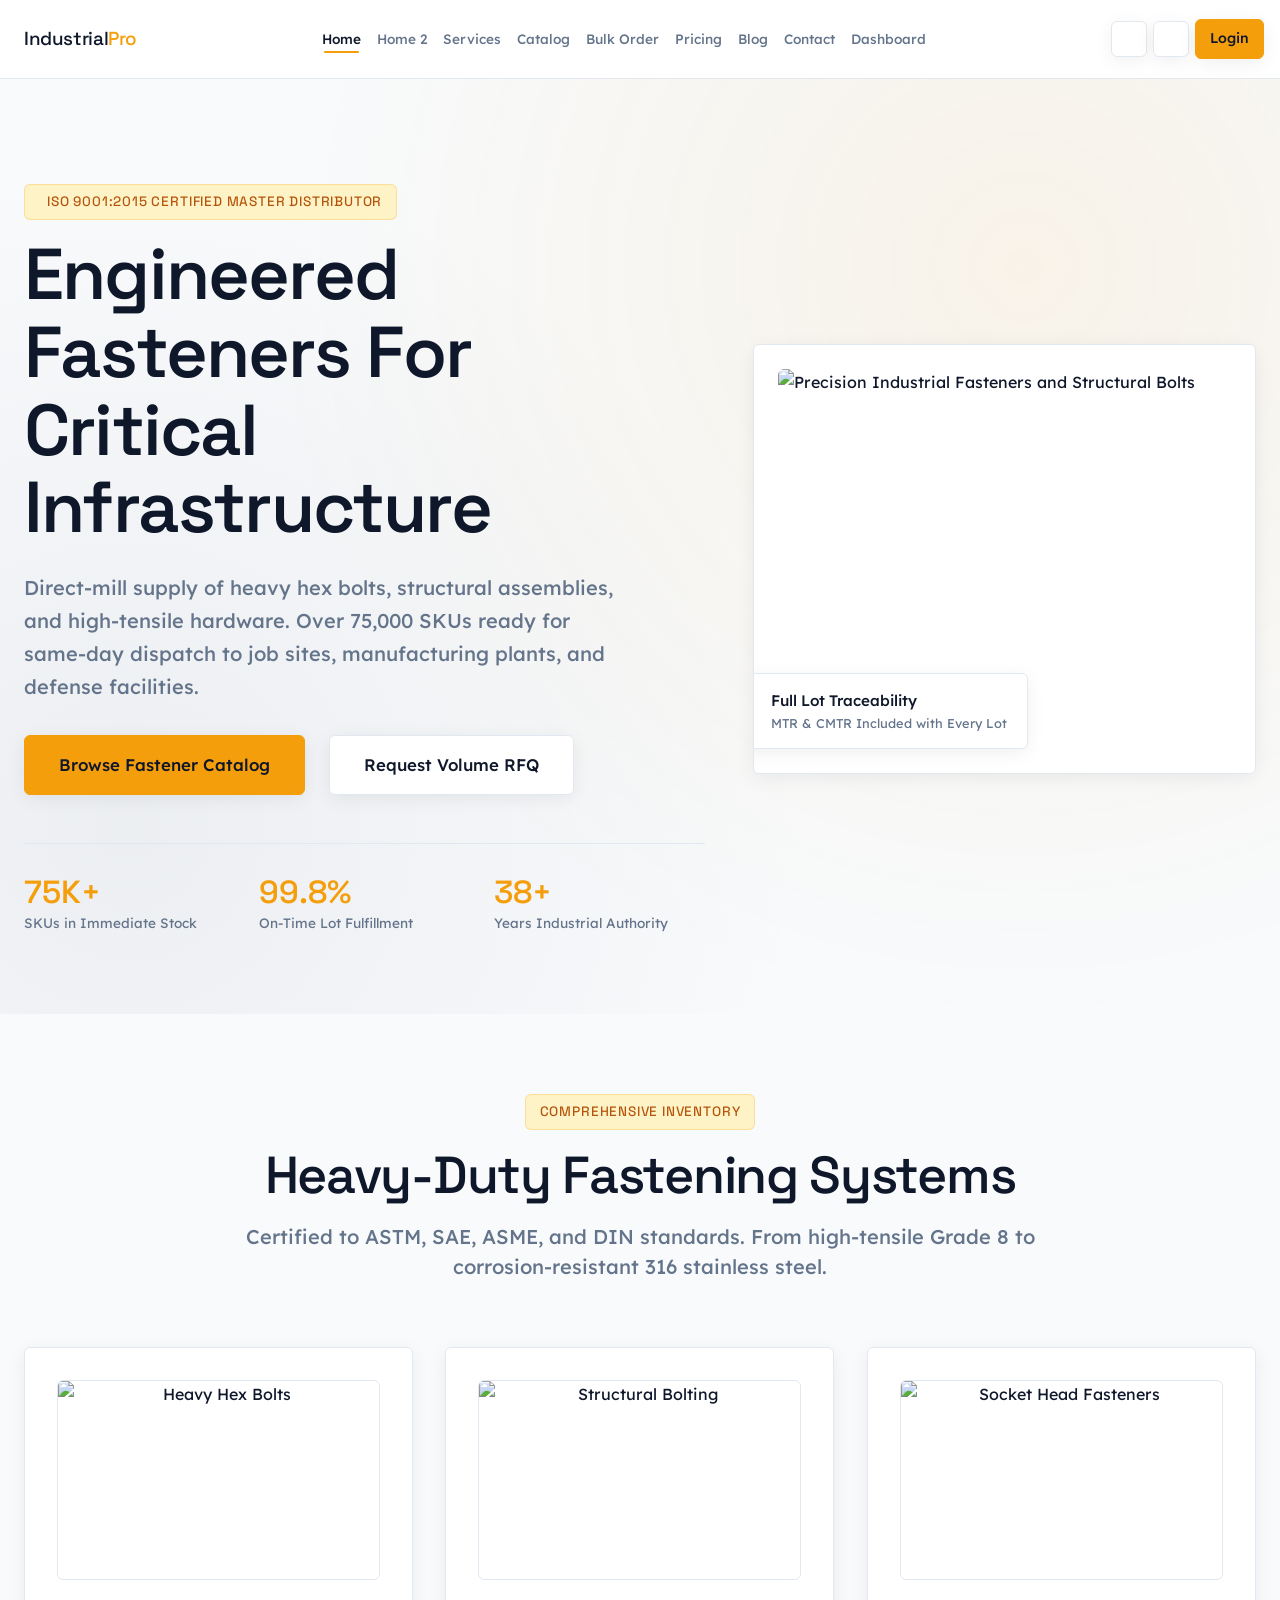
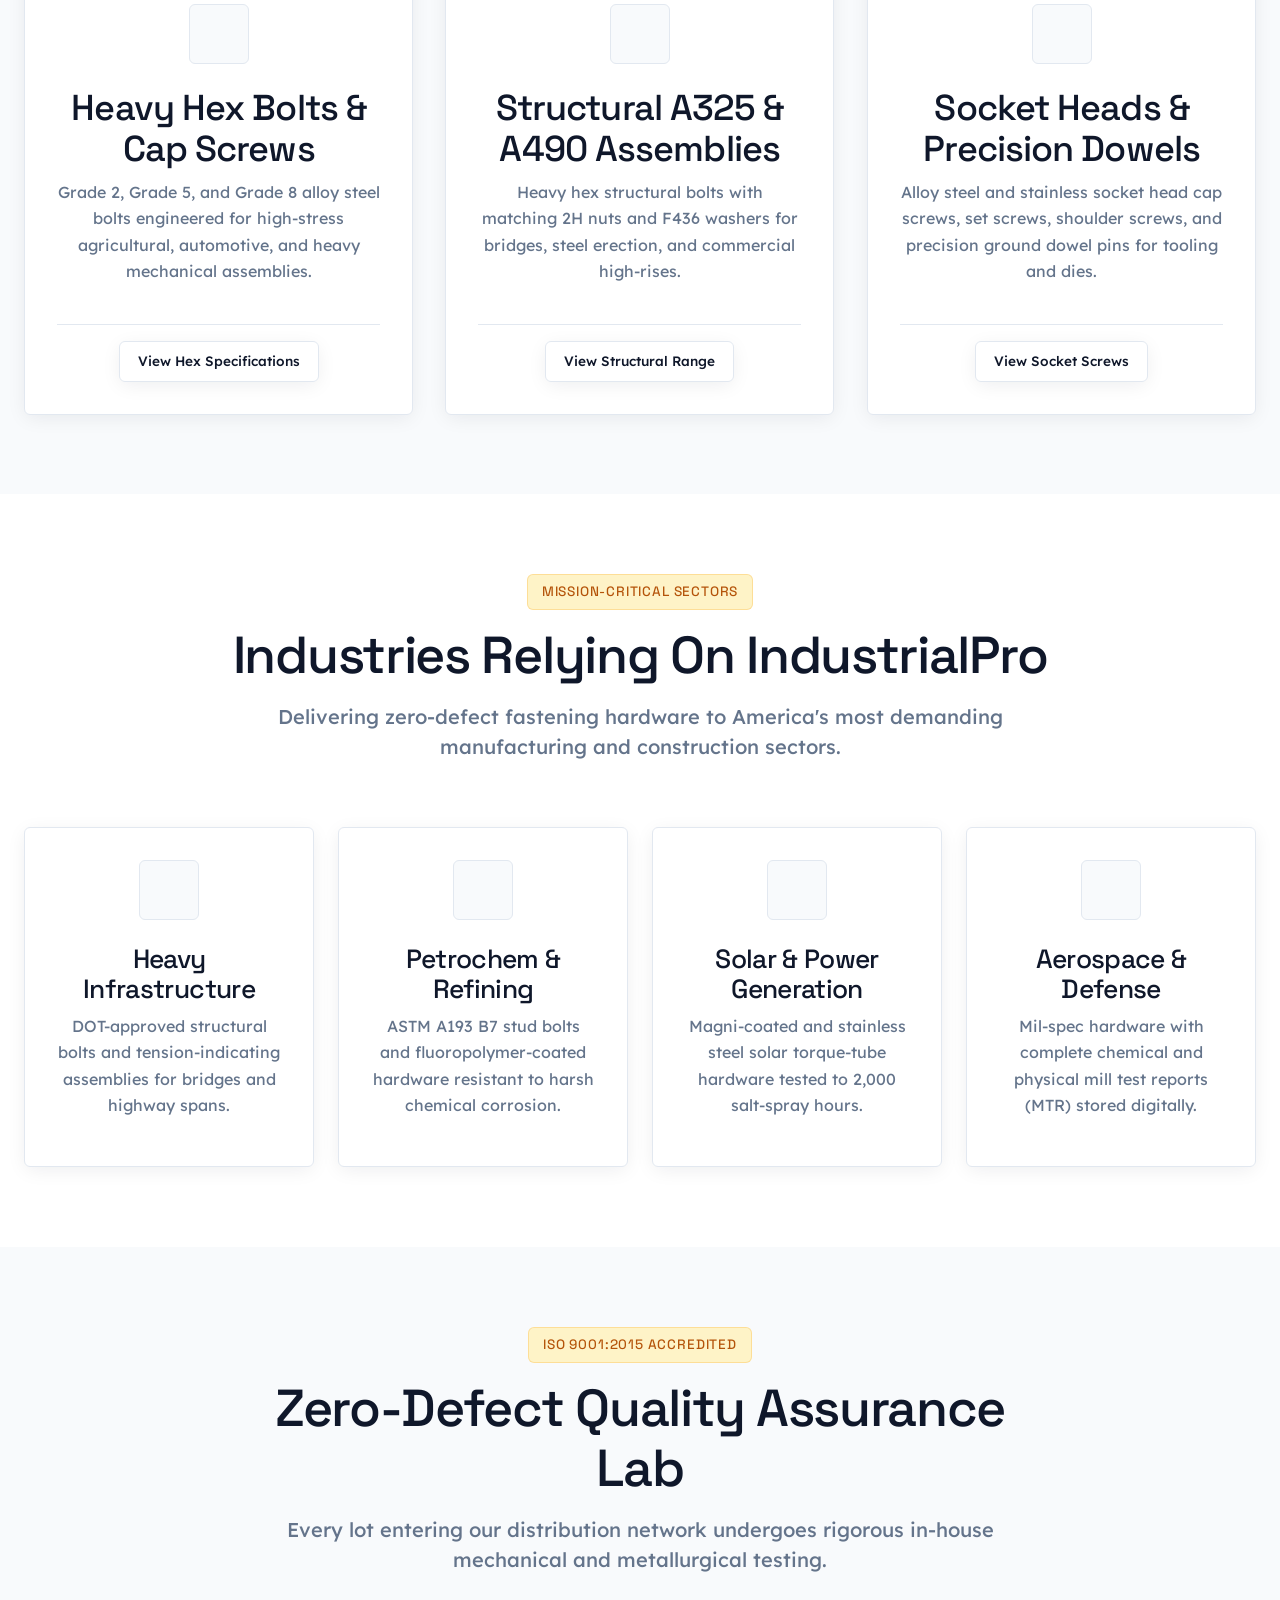
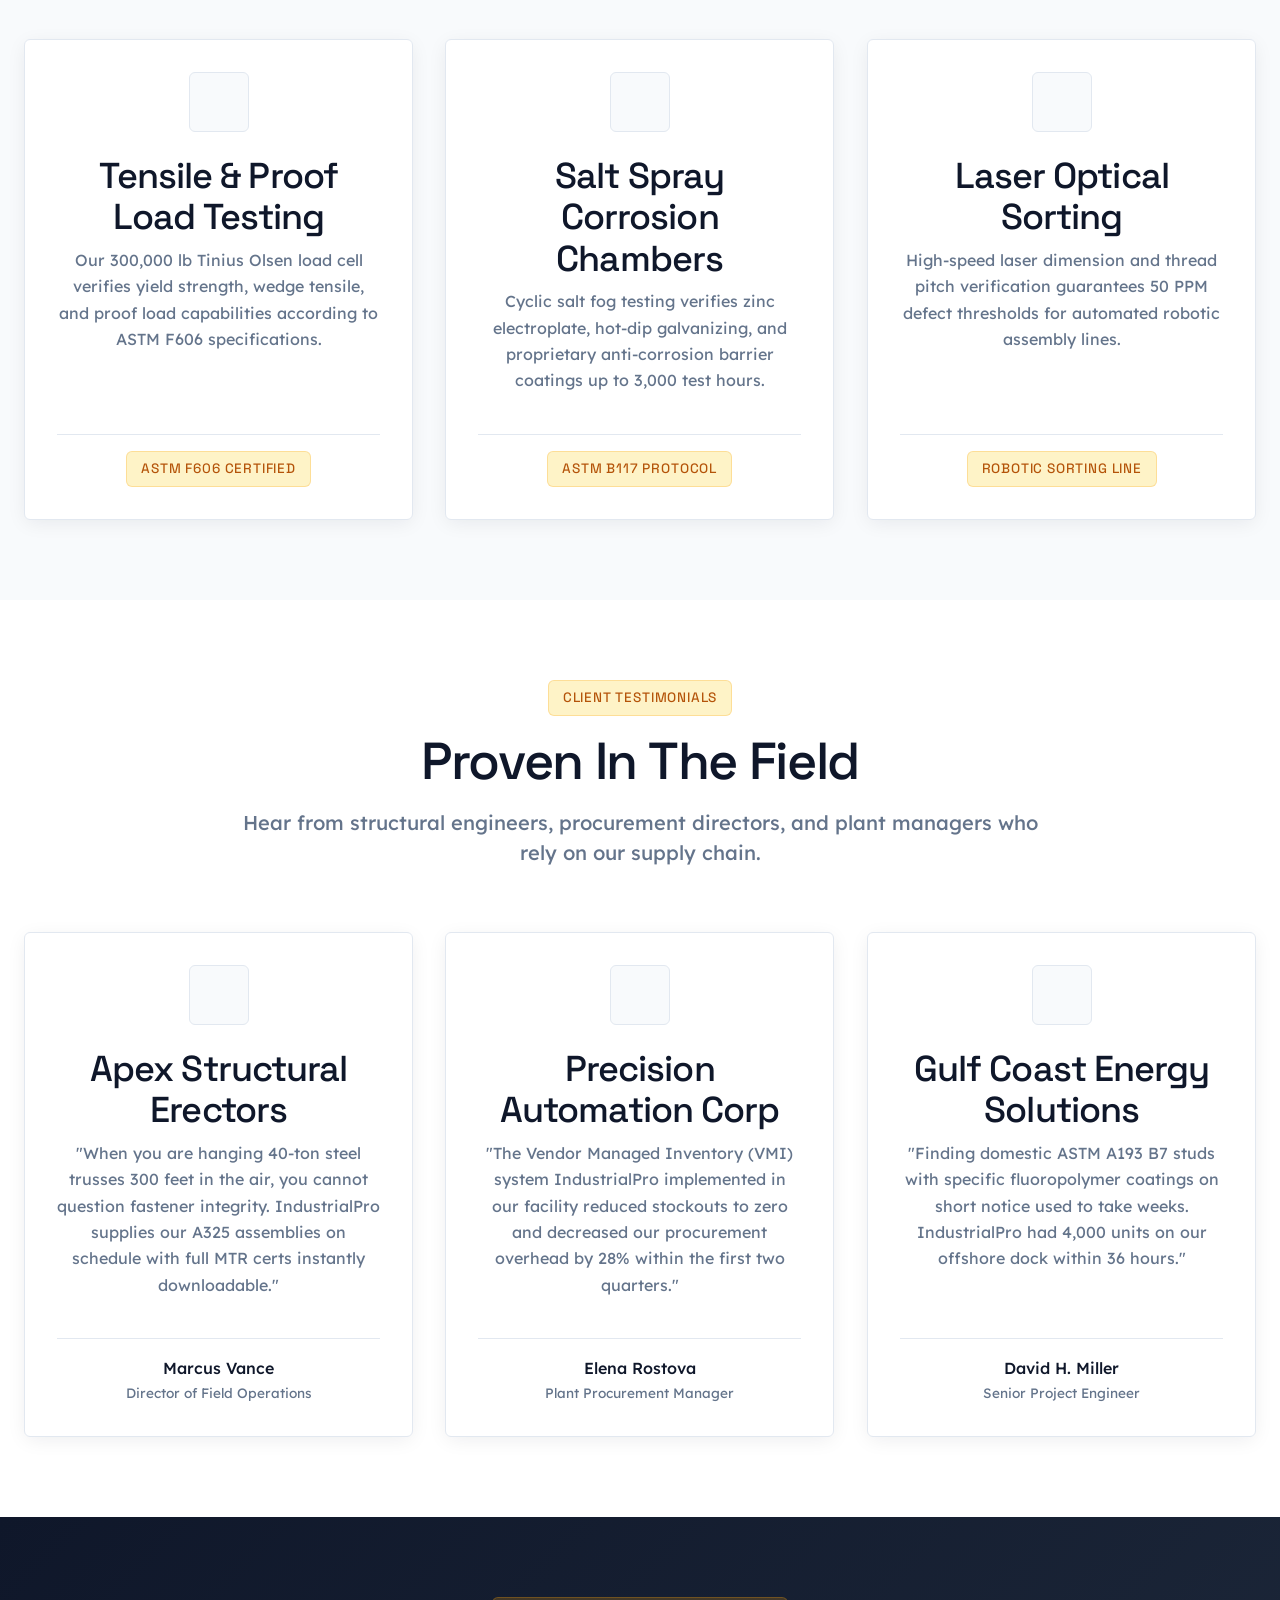
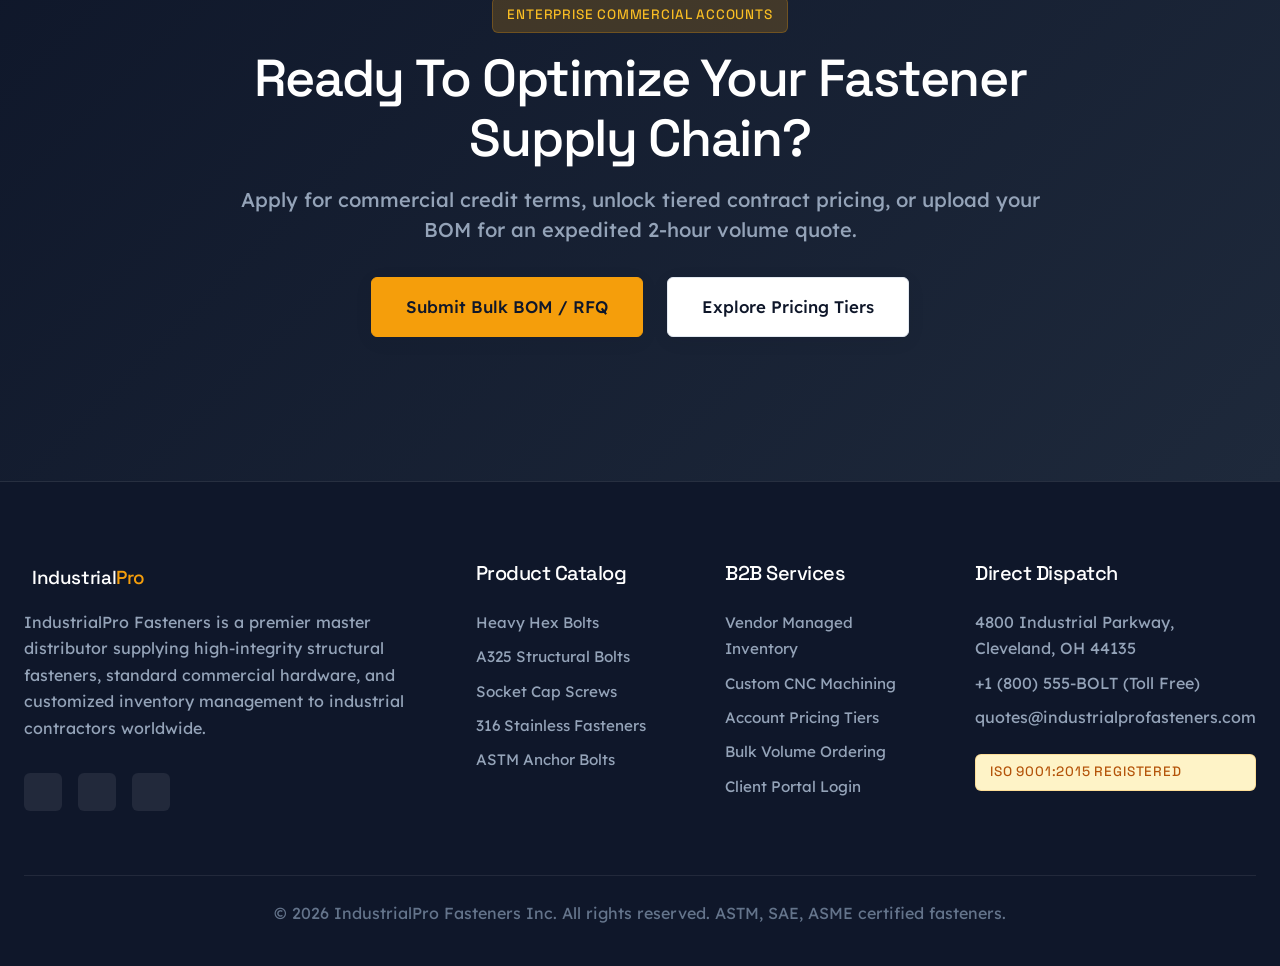
==== index.html @ 2c3b6e9e "Initial commit: IndustrialPro Fasteners - Full website with GSAP animations" ====
﻿<!DOCTYPE html>
<html lang="en">
<head>
  <meta charset="UTF-8">
  <meta name="viewport" content="width=device-width, initial-scale=1.0">
  <title>IndustrialPro Fasteners – Master Fastener & Hardware Supply</title>
  <meta name="description" content="Master distributor of industrial fasteners, structural bolts, stainless hardware, and custom engineered fastening solutions for heavy construction and OEMs.">
  
  <!-- Remix Icons CDN -->
  <link href="https://cdn.jsdelivr.net/npm/remixicon@4.2.0/fonts/remixicon.css" rel="stylesheet">
  
  <!-- Master Stylesheets -->
  <link rel="stylesheet" href="assets/css/style.css">
  <link rel="stylesheet" href="assets/css/rtl.css">
  
  <!-- JSON-LD Structured Data for SEO -->
  <script type="application/ld+json">
  {
    "@context": "https://schema.org",
    "@type": "WholesaleStore",
    "name": "IndustrialPro Fasteners",
    "description": "Master distributor of industrial fasteners, structural bolts, and hardware.",
    "url": "https://industrialprofasteners.com",
    "telephone": "+1-800-555-BOLT",
    "address": {
      "@type": "PostalAddress",
      "streetAddress": "4800 Industrial Parkway",
      "addressLocality": "Cleveland",
      "addressRegion": "OH",
      "postalCode": "44135",
      "addressCountry": "US"
    }
  }
  </script>
  <!-- GSAP 3 + ScrollTrigger CDN -->
  <script src="https://cdn.jsdelivr.net/npm/gsap@3.12.5/dist/gsap.min.js"></script>
  <script src="https://cdn.jsdelivr.net/npm/gsap@3.12.5/dist/ScrollTrigger.min.js"></script>
</head>
<body>

  <!-- Sticky Master Navigation Bar -->
  <header class="site-header">
    <div class="container">
      <nav class="navbar" aria-label="Main Navigation">
        <a href="index.html" class="brand-logo">
          <i class="ri-hexagon-fill"></i>
          <span>Industrial<span class="accent">Pro</span></span>
        </a>

        <!-- Desktop Navigation (> 1024px) -->
        <ul class="nav-links">
          <li><a href="index.html" class="nav-link active">Home</a></li>
          <li><a href="home2.html" class="nav-link">Home 2</a></li>
          <li><a href="services.html" class="nav-link">Services</a></li>
          <li><a href="catalog.html" class="nav-link">Catalog</a></li>
          <li><a href="bulk-ordering.html" class="nav-link">Bulk Order</a></li>
          <li><a href="pricing.html" class="nav-link">Pricing</a></li>
          <li><a href="blog.html" class="nav-link">Blog</a></li>
          <li><a href="contact.html" class="nav-link">Contact</a></li>
          <li><a href="dashboard.html" class="nav-link">Dashboard</a></li>
        </ul>

        <!-- Action Items (RTL + Theme + Login) -->
        <div class="nav-actions">
          <button type="button" class="btn-icon-toggle btn-rtl-toggle" aria-label="Toggle RTL Layout" title="Toggle RTL Layout">
            <i class="ri-arrow-left-right-line"></i>
          </button>
          <button type="button" class="btn-icon-toggle btn-theme-toggle" aria-label="Toggle Dark/Light Mode" title="Toggle Theme">
            <i class="ri-moon-line"></i>
          </button>
          <a href="login.html" class="btn-login-nav">Login</a>
          <button type="button" class="hamburger-btn" aria-label="Open Mobile Menu">
            <i class="ri-menu-line"></i>
          </button>
        </div>
      </nav>
    </div>
  </header>

  <!-- Mobile Hamburger Slide Drawer (≤ 1024px) -->
  <div class="drawer-backdrop" aria-hidden="true"></div>
  <aside class="nav-drawer" aria-label="Mobile Menu">
    <div class="drawer-header">
      <a href="index.html" class="brand-logo">
        <i class="ri-hexagon-fill"></i>
        <span>Industrial<span class="accent">Pro</span></span>
      </a>
      <button type="button" class="drawer-close" aria-label="Close Mobile Menu">
        <i class="ri-close-line"></i>
      </button>
    </div>
    <ul class="drawer-links">
      <li><a href="index.html" class="active"><i class="ri-home-4-line"></i> Home</a></li>
      <li><a href="home2.html"><i class="ri-layout-masonry-line"></i> Home 2</a></li>
      <li><a href="services.html"><i class="ri-tools-line"></i> Services</a></li>
      <li><a href="catalog.html"><i class="ri-archive-stack-line"></i> Catalog</a></li>
      <li><a href="bulk-ordering.html"><i class="ri-shopping-cart-2-line"></i> Bulk Order</a></li>
      <li><a href="pricing.html"><i class="ri-price-tag-3-line"></i> Pricing</a></li>
      <li><a href="blog.html"><i class="ri-article-line"></i> Blog</a></li>
      <li><a href="contact.html"><i class="ri-mail-line"></i> Contact</a></li>
      <li><a href="dashboard.html"><i class="ri-dashboard-3-line"></i> Dashboard</a></li>
    </ul>
    <div class="drawer-footer">
      <div class="drawer-toggles">
        <span style="font-size: var(--size-caption); color: var(--color-text-muted);">Preferences</span>
        <div style="display: flex; gap: var(--space-2);">
          <button type="button" class="btn-icon-toggle btn-rtl-toggle" aria-label="Toggle RTL Layout">
            <i class="ri-arrow-left-right-line"></i>
          </button>
          <button type="button" class="btn-icon-toggle btn-theme-toggle" aria-label="Toggle Theme">
            <i class="ri-moon-line"></i>
          </button>
        </div>
      </div>
      <a href="login.html" class="btn btn-primary" style="width: 100%;">Login</a>
    </div>
  </aside>

  <!-- 1. Hero Section (with Required Industrial Animation & Staggered Reveal) -->
  <main>
    <section class="hero" id="hero">
      <div class="container">
        <div class="hero-grid">
          <div class="hero-content">
            <div class="tag-badge">
              <i class="ri-shield-check-line"></i> ISO 9001:2015 Certified Master Distributor
            </div>
            <h1>Engineered Fasteners For Critical Infrastructure</h1>
            <p>
              Direct-mill supply of heavy hex bolts, structural assemblies, and high-tensile hardware. Over 75,000 SKUs ready for same-day dispatch to job sites, manufacturing plants, and defense facilities.
            </p>
            <div class="hero-actions">
              <a href="catalog.html" class="btn btn-primary btn-lg">Browse Fastener Catalog</a>
              <a href="bulk-ordering.html" class="btn btn-secondary btn-lg">Request Volume RFQ</a>
            </div>
            <div class="hero-metrics">
              <div class="metric-item">
                <span class="metric-number">75K+</span>
                <span class="metric-label">SKUs in Immediate Stock</span>
              </div>
              <div class="metric-item">
                <span class="metric-number">99.8%</span>
                <span class="metric-label">On-Time Lot Fulfillment</span>
              </div>
              <div class="metric-item">
                <span class="metric-number">38+</span>
                <span class="metric-label">Years Industrial Authority</span>
              </div>
            </div>
          </div>
          <div class="hero-visual">
            <div class="hero-card-display">
              <img src="https://images.unsplash.com/photo-1581092160607-ee22621dd758?auto=format&fit=crop&w=800&q=80" alt="Precision Industrial Fasteners and Structural Bolts" loading="eager">
              <div class="hero-floating-badge">
                <i class="ri-award-fill"></i>
                <div>
                  <div style="font-weight: 500; font-size: 0.95rem;">Full Lot Traceability</div>
                  <div style="font-size: 0.8rem; color: var(--color-text-muted);">MTR & CMTR Included with Every Lot</div>
                </div>
              </div>
            </div>
          </div>
        </div>
      </div>
    </section>

    <!-- 2. Product Range by Category (Step 3: Centered Headings & Equal Centered Cards) -->
    <section class="section" id="product-range">
      <div class="container">
        <div class="section-header">
          <span class="tag-badge">Comprehensive Inventory</span>
          <h2>Heavy-Duty Fastening Systems</h2>
          <p class="lead">
            Certified to ASTM, SAE, ASME, and DIN standards. From high-tensile Grade 8 to corrosion-resistant 316 stainless steel.
          </p>
        </div>

        <div class="card-grid">
          <!-- Card 1 -->
          <div class="card">
            <div class="card-img-wrap">
              <img src="https://images.unsplash.com/photo-1504917599217-d4dc5ebe6122?auto=format&fit=crop&w=600&q=80" alt="Heavy Hex Bolts" loading="lazy">
            </div>
            <div class="card-icon"><i class="ri-hexagon-line"></i></div>
            <h3>Heavy Hex Bolts & Cap Screws</h3>
            <p>
              Grade 2, Grade 5, and Grade 8 alloy steel bolts engineered for high-stress agricultural, automotive, and heavy mechanical assemblies.
            </p>
            <div class="card-footer">
              <a href="catalog.html" class="btn btn-sm btn-secondary">View Hex Specifications</a>
            </div>
          </div>

          <!-- Card 2 -->
          <div class="card">
            <div class="card-img-wrap">
              <img src="https://images.unsplash.com/photo-1541888946425-d0fbb186c5f6?auto=format&fit=crop&w=600&q=80" alt="Structural Bolting" loading="lazy">
            </div>
            <div class="card-icon"><i class="ri-building-line"></i></div>
            <h3>Structural A325 & A490 Assemblies</h3>
            <p>
              Heavy hex structural bolts with matching 2H nuts and F436 washers for bridges, steel erection, and commercial high-rises.
            </p>
            <div class="card-footer">
              <a href="catalog.html" class="btn btn-sm btn-secondary">View Structural Range</a>
            </div>
          </div>

          <!-- Card 3 -->
          <div class="card">
            <div class="card-img-wrap">
              <img src="https://images.unsplash.com/photo-1581092335397-9583fe92d232?auto=format&fit=crop&w=600&q=80" alt="Socket Head Fasteners" loading="lazy">
            </div>
            <div class="card-icon"><i class="ri-settings-5-line"></i></div>
            <h3>Socket Heads & Precision Dowels</h3>
            <p>
              Alloy steel and stainless socket head cap screws, set screws, shoulder screws, and precision ground dowel pins for tooling and dies.
            </p>
            <div class="card-footer">
              <a href="catalog.html" class="btn btn-sm btn-secondary">View Socket Screws</a>
            </div>
          </div>
        </div>
      </div>
    </section>

    <!-- 3. Key Industries Served -->
    <section class="section section-alt" id="industries">
      <div class="container">
        <div class="section-header">
          <span class="tag-badge">Mission-Critical Sectors</span>
          <h2>Industries Relying On IndustrialPro</h2>
          <p class="lead">
            Delivering zero-defect fastening hardware to America's most demanding manufacturing and construction sectors.
          </p>
        </div>

        <div class="card-grid-4">
          <div class="card">
            <div class="card-icon"><i class="ri-road-map-line"></i></div>
            <h4>Heavy Infrastructure</h4>
            <p>DOT-approved structural bolts and tension-indicating assemblies for bridges and highway spans.</p>
          </div>
          <div class="card">
            <div class="card-icon"><i class="ri-oil-line"></i></div>
            <h4>Petrochem & Refining</h4>
            <p>ASTM A193 B7 stud bolts and fluoropolymer-coated hardware resistant to harsh chemical corrosion.</p>
          </div>
          <div class="card">
            <div class="card-icon"><i class="ri-flashlight-line"></i></div>
            <h4>Solar & Power Generation</h4>
            <p>Magni-coated and stainless steel solar torque-tube hardware tested to 2,000 salt-spray hours.</p>
          </div>
          <div class="card">
            <div class="card-icon"><i class="ri-plane-line"></i></div>
            <h4>Aerospace & Defense</h4>
            <p>Mil-spec hardware with complete chemical and physical mill test reports (MTR) stored digitally.</p>
          </div>
        </div>
      </div>
    </section>

    <!-- 4. Quality Lab & Verification Standards -->
    <section class="section" id="quality">
      <div class="container">
        <div class="section-header">
          <span class="tag-badge">ISO 9001:2015 Accredited</span>
          <h2>Zero-Defect Quality Assurance Lab</h2>
          <p class="lead">
            Every lot entering our distribution network undergoes rigorous in-house mechanical and metallurgical testing.
          </p>
        </div>

        <div class="card-grid">
          <div class="card">
            <div class="card-icon"><i class="ri-microscope-line"></i></div>
            <h3>Tensile & Proof Load Testing</h3>
            <p>Our 300,000 lb Tinius Olsen load cell verifies yield strength, wedge tensile, and proof load capabilities according to ASTM F606 specifications.</p>
            <div class="card-footer">
              <span class="tag-badge" style="margin: 0;">ASTM F606 Certified</span>
            </div>
          </div>
          <div class="card">
            <div class="card-icon"><i class="ri-water-flash-line"></i></div>
            <h3>Salt Spray Corrosion Chambers</h3>
            <p>Cyclic salt fog testing verifies zinc electroplate, hot-dip galvanizing, and proprietary anti-corrosion barrier coatings up to 3,000 test hours.</p>
            <div class="card-footer">
              <span class="tag-badge" style="margin: 0;">ASTM B117 Protocol</span>
            </div>
          </div>
          <div class="card">
            <div class="card-icon"><i class="ri-scan-2-line"></i></div>
            <h3>Laser Optical Sorting</h3>
            <p>High-speed laser dimension and thread pitch verification guarantees 50 PPM defect thresholds for automated robotic assembly lines.</p>
            <div class="card-footer">
              <span class="tag-badge" style="margin: 0;">Robotic Sorting Line</span>
            </div>
          </div>
        </div>
      </div>
    </section>

    <!-- 5. Testimonials & Case Studies -->
    <section class="section section-alt" id="testimonials">
      <div class="container">
        <div class="section-header">
          <span class="tag-badge">Client Testimonials</span>
          <h2>Proven In The Field</h2>
          <p class="lead">
            Hear from structural engineers, procurement directors, and plant managers who rely on our supply chain.
          </p>
        </div>

        <div class="card-grid">
          <div class="card">
            <div class="card-icon"><i class="ri-double-quotes-l"></i></div>
            <h3>Apex Structural Erectors</h3>
            <p>
              "When you are hanging 40-ton steel trusses 300 feet in the air, you cannot question fastener integrity. IndustrialPro supplies our A325 assemblies on schedule with full MTR certs instantly downloadable."
            </p>
            <div class="card-footer">
              <div>
                <strong>Marcus Vance</strong>
                <div style="font-size: 0.85rem; color: var(--color-text-muted);">Director of Field Operations</div>
              </div>
            </div>
          </div>

          <div class="card">
            <div class="card-icon"><i class="ri-double-quotes-l"></i></div>
            <h3>Precision Automation Corp</h3>
            <p>
              "The Vendor Managed Inventory (VMI) system IndustrialPro implemented in our facility reduced stockouts to zero and decreased our procurement overhead by 28% within the first two quarters."
            </p>
            <div class="card-footer">
              <div>
                <strong>Elena Rostova</strong>
                <div style="font-size: 0.85rem; color: var(--color-text-muted);">Plant Procurement Manager</div>
              </div>
            </div>
          </div>

          <div class="card">
            <div class="card-icon"><i class="ri-double-quotes-l"></i></div>
            <h3>Gulf Coast Energy Solutions</h3>
            <p>
              "Finding domestic ASTM A193 B7 studs with specific fluoropolymer coatings on short notice used to take weeks. IndustrialPro had 4,000 units on our offshore dock within 36 hours."
            </p>
            <div class="card-footer">
              <div>
                <strong>David H. Miller</strong>
                <div style="font-size: 0.85rem; color: var(--color-text-muted);">Senior Project Engineer</div>
              </div>
            </div>
          </div>
        </div>
      </div>
    </section>

    <!-- 6. High-Volume Distributor CTA -->
    <section class="section" style="background: linear-gradient(135deg, var(--color-primary) 0%, #1e293b 100%); color: #F8FAFC;">
      <div class="container">
        <div class="section-header" style="color: #F8FAFC;">
          <span class="tag-badge" style="background: rgba(245, 158, 11, 0.2); color: #FBBF24;">Enterprise Commercial Accounts</span>
          <h2 style="color: #FFFFFF;">Ready To Optimize Your Fastener Supply Chain?</h2>
          <p class="lead" style="color: #94A3B8;">
            Apply for commercial credit terms, unlock tiered contract pricing, or upload your BOM for an expedited 2-hour volume quote.
          </p>
          <div style="display: flex; gap: var(--space-4); justify-content: center; flex-wrap: wrap; margin-block-start: var(--space-5);">
            <a href="bulk-ordering.html" class="btn btn-primary btn-lg">Submit Bulk BOM / RFQ</a>
            <a href="pricing.html" class="btn btn-secondary btn-lg">Explore Pricing Tiers</a>
          </div>
        </div>
      </div>
    </section>
  </main>

  <!-- STEP 10: Master Engineered Footer (Multi-column > 1024px, 2-col 768-1024px, 1-col <768px) -->
  <footer class="site-footer">
    <div class="container">
      <div class="footer-grid">
        <div class="footer-col">
          <a href="index.html" class="brand-logo" style="color: #FFFFFF; margin-block-end: var(--space-3);">
            <i class="ri-hexagon-fill" style="color: var(--color-accent);"></i>
            <span>Industrial<span class="accent">Pro</span></span>
          </a>
          <p>
            IndustrialPro Fasteners is a premier master distributor supplying high-integrity structural fasteners, standard commercial hardware, and customized inventory management to industrial contractors worldwide.
          </p>
          <div class="footer-socials">
            <a href="#" class="social-btn" aria-label="LinkedIn"><i class="ri-linkedin-fill"></i></a>
            <a href="#" class="social-btn" aria-label="YouTube"><i class="ri-youtube-fill"></i></a>
            <a href="#" class="social-btn" aria-label="Twitter"><i class="ri-twitter-x-fill"></i></a>
          </div>
        </div>

        <div class="footer-col">
          <h4>Product Catalog</h4>
          <ul class="footer-links">
            <li><a href="catalog.html">Heavy Hex Bolts</a></li>
            <li><a href="catalog.html">A325 Structural Bolts</a></li>
            <li><a href="catalog.html">Socket Cap Screws</a></li>
            <li><a href="catalog.html">316 Stainless Fasteners</a></li>
            <li><a href="catalog.html">ASTM Anchor Bolts</a></li>
          </ul>
        </div>

        <div class="footer-col">
          <h4>B2B Services</h4>
          <ul class="footer-links">
            <li><a href="services.html">Vendor Managed Inventory</a></li>
            <li><a href="services.html">Custom CNC Machining</a></li>
            <li><a href="pricing.html">Account Pricing Tiers</a></li>
            <li><a href="bulk-ordering.html">Bulk Volume Ordering</a></li>
            <li><a href="dashboard.html">Client Portal Login</a></li>
          </ul>
        </div>

        <div class="footer-col">
          <h4>Direct Dispatch</h4>
          <p style="margin-block-end: var(--space-2);"><i class="ri-map-pin-2-line" style="color: var(--color-accent);"></i> 4800 Industrial Parkway, Cleveland, OH 44135</p>
          <p style="margin-block-end: var(--space-2);"><i class="ri-phone-line" style="color: var(--color-accent);"></i> +1 (800) 555-BOLT (Toll Free)</p>
          <p style="margin-block-end: var(--space-2);"><i class="ri-mail-line" style="color: var(--color-accent);"></i> quotes@industrialprofasteners.com</p>
          <div class="tag-badge" style="margin-block-start: var(--space-3);">ISO 9001:2015 Registered</div>
        </div>
      </div>

      <div class="footer-bottom">
        <p>&copy; 2026 IndustrialPro Fasteners Inc. All rights reserved. ASTM, SAE, ASME certified fasteners.</p>
      </div>
    </div>
  </footer>

  <!-- Master JavaScript Engine -->
  <script src="assets/js/main.js"></script>
  <script src="assets/js/gsap-animations.js"></script>
</body>
</html>
---- assets/css/style.css ----
/* ==========================================================================
   IndustrialPro Fasteners – Master Design System & Core Stylesheet
   Direction: Precision Industrial & Machined Engineering
   ========================================================================== */

@import url('https://fonts.googleapis.com/css2?family=Lexend:wght@300;400;420;460;500;510&family=Space+Grotesk:wght@500;520;540;580&display=swap');

/* --- CSS Variables & Design Tokens --- */
:root {
  /* Colors (Max 3 Core Tokens) */
  --color-primary: #0F172A;      /* Deep Gunmetal Slate */
  --color-secondary: #334155;    /* Forged Carbon Steel */
  --color-accent: #F59E0B;       /* Precision Safety Amber / Cadmium Gold */

  /* Neutral Surface & Background Tokens (Light Theme Default) */
  --color-bg: #F8FAFC;
  --color-surface: #FFFFFF;
  --color-surface-hover: #F1F5F9;
  --color-border: #E2E8F0;
  --color-border-focus: #F59E0B;
  --color-text: #0F172A;
  --color-text-muted: #64748B;
  --color-badge-bg: #FEF3C7;
  --color-badge-text: #B45309;
  --color-success: #10B981;
  --color-error: #EF4444;

  /* Typography Families */
  --font-heading: 'Space Grotesk', -apple-system, BlinkMacSystemFont, sans-serif;
  --font-body: 'Lexend', -apple-system, BlinkMacSystemFont, sans-serif;

  /* Typography Weights (Strict Scale - Headings NEVER exceed 580) */
  --weight-h1: 580;
  --weight-h2: 540;
  --weight-h3: 520;
  --weight-h4: 500;
  --weight-body: 420;
  --weight-lead: 460;
  --weight-btn: 510;
  --weight-label: 470;
  --weight-caption: 400;
  --weight-bold-inline: 500;

  /* Typography Sizes */
  --size-h1: 4.5rem;    /* 72px */
  --size-h2: 3.25rem;   /* 52px */
  --size-h3: 2.25rem;   /* 36px */
  --size-h4: 1.65rem;   /* 26px */
  --size-lead: 1.25rem; /* 20px */
  --size-body: 1rem;    /* 16px */
  --size-btn: 1rem;     /* 16px */
  --size-label: 0.95rem;/* 15px */
  --size-caption: 0.85rem;/* 13.6px */

  /* Spacing Scale (8px base unit) */
  --space-1: 4px;
  --space-2: 8px;
  --space-3: 16px;
  --space-4: 24px;
  --space-5: 32px;
  --space-6: 48px;
  --space-7: 64px;
  --space-8: 80px;
  --space-9: 104px;

  /* Global Uniform Shape & Elevation */
  --radius-global: 6px;
  --shadow-global: 0 4px 20px -2px rgba(15, 23, 42, 0.08);

  /* Transitions */
  --transition-fast: 0.2s cubic-bezier(0.16, 1, 0.3, 1);
  --transition-base: 0.3s cubic-bezier(0.16, 1, 0.3, 1);
  --transition-theme: background-color 0.3s ease, color 0.3s ease, border-color 0.3s ease;
}

/* --- Dark Theme Overrides --- */
[data-theme="dark"] {
  --color-primary: #0F172A;
  --color-secondary: #94A3B8;
  --color-accent: #F59E0B;

  --color-bg: #0B0F17;
  --color-surface: #131B29;
  --color-surface-hover: #1A2438;
  --color-border: #1E293B;
  --color-border-focus: #F59E0B;
  --color-text: #F8FAFC;
  --color-text-muted: #94A3B8;
  --color-badge-bg: rgba(245, 158, 11, 0.15);
  --color-badge-text: #FBBF24;
  --shadow-global: 0 4px 24px -2px rgba(0, 0, 0, 0.55);
}

/* --- Base CSS Resets --- */
*, *::before, *::after {
  box-sizing: border-box;
  margin: 0;
  padding: 0;
}

html {
  font-size: 16px;
  scroll-behavior: smooth;
  text-size-adjust: 100%;
}

body {
  font-family: var(--font-body);
  font-weight: var(--weight-body);
  font-size: var(--size-body);
  line-height: 1.65;
  color: var(--color-text);
  background-color: var(--color-bg);
  transition: var(--transition-theme);
  overflow-x: hidden;
  -webkit-font-smoothing: antialiased;
}

/* --- Typography System Application --- */
h1, h2, h3, h4, h5, h6 {
  font-family: var(--font-heading);
  color: var(--color-text);
  line-height: 1.15;
  letter-spacing: -0.025em;
  margin-block-end: var(--space-3);
}

h1 {
  font-size: var(--size-h1);
  font-weight: var(--weight-h1); /* 580 max weight */
}

h2 {
  font-size: var(--size-h2);
  font-weight: var(--weight-h2); /* 540 */
}

h3 {
  font-size: var(--size-h3);
  font-weight: var(--weight-h3); /* 520 */
}

h4, h5, h6 {
  font-size: var(--size-h4);
  font-weight: var(--weight-h4); /* 500 */
}

p {
  font-weight: var(--weight-body);
  font-size: var(--size-body);
  line-height: 1.65;
  color: var(--color-text-muted);
  margin-block-end: var(--space-3);
}

.lead {
  font-size: var(--size-lead);
  font-weight: var(--weight-lead);
  line-height: 1.5;
  color: var(--color-text-muted);
}

b, strong {
  font-weight: var(--weight-bold-inline);
}

small, .caption {
  font-size: var(--size-caption);
  font-weight: var(--weight-caption);
  color: var(--color-text-muted);
}

a {
  color: inherit;
  text-decoration: none;
  transition: color var(--transition-fast);
}

img {
  max-width: 100%;
  height: auto;
  display: block;
}

/* --- STEP 3: Global Alignment Rules --- */
/* ALL section headings and subtexts MUST be center-aligned */
.section-header {
  text-align: center;
  max-width: 820px;
  margin-inline: auto;
  margin-block-end: var(--space-7);
}

.section-header h2 {
  text-align: center;
}

.section-header p,
.section-header .subtext {
  text-align: center;
  margin-inline: auto;
}

.tag-badge {
  display: inline-flex;
  align-items: center;
  gap: var(--space-2);
  padding: 6px 14px;
  background-color: var(--color-badge-bg);
  color: var(--color-badge-text);
  font-family: var(--font-heading);
  font-size: var(--size-caption);
  font-weight: var(--weight-label);
  letter-spacing: 0.06em;
  text-transform: uppercase;
  border-radius: var(--radius-global);
  margin-block-end: var(--space-3);
  border: 1px solid rgba(245, 158, 11, 0.25);
}

/* --- Buttons System --- */
.btn {
  display: inline-flex;
  align-items: center;
  justify-content: center;
  gap: var(--space-2);
  padding: 12px 26px;
  font-family: var(--font-body);
  font-size: var(--size-btn);
  font-weight: var(--weight-btn);
  border-radius: var(--radius-global);
  border: 1px solid transparent;
  cursor: pointer;
  transition: all var(--transition-base);
  text-align: center;
  white-space: nowrap;
}

.btn-primary {
  background-color: var(--color-accent);
  color: #0F172A;
  border-color: var(--color-accent);
  box-shadow: var(--shadow-global);
}

.btn-primary:hover {
  background-color: #D97706;
  border-color: #D97706;
  color: #FFFFFF;
  transform: translateY(-2px);
}

.btn-secondary {
  background-color: var(--color-surface);
  color: var(--color-text);
  border-color: var(--color-border);
  box-shadow: var(--shadow-global);
}

.btn-secondary:hover {
  background-color: var(--color-surface-hover);
  border-color: var(--color-accent);
  color: var(--color-accent);
  transform: translateY(-2px);
}

.btn-outline {
  background-color: transparent;
  color: var(--color-accent);
  border-color: var(--color-accent);
}

.btn-outline:hover {
  background-color: var(--color-accent);
  color: #0F172A;
}

.btn-sm {
  padding: 8px 18px;
  font-size: var(--size-caption);
}

.btn-lg {
  padding: 15px 34px;
  font-size: 1.05rem;
}

/* --- Layout Containers & Grid --- */
.container {
  width: 100%;
  max-width: 1280px;
  margin-inline: auto;
  padding-inline: var(--space-4);
}

.section {
  padding-block: var(--space-8);
  position: relative;
}

.section-alt {
  background-color: var(--color-surface);
}

/* --- STEP 3: Card Rules --- */
/* Equal height, padding, spacing. Internal: flex-column, align-items: center */
.card-grid {
  display: grid;
  grid-template-columns: repeat(auto-fit, minmax(320px, 1fr));
  gap: var(--space-5);
  align-items: stretch;
}

.card-grid-4 {
  display: grid;
  grid-template-columns: repeat(auto-fit, minmax(260px, 1fr));
  gap: var(--space-4);
  align-items: stretch;
}

.card {
  background-color: var(--color-surface);
  border: 1px solid var(--color-border);
  border-radius: var(--radius-global);
  box-shadow: var(--shadow-global);
  padding: var(--space-5);
  display: flex;
  flex-direction: column;
  align-items: center;
  text-align: center;
  height: 100%;
  transition: all var(--transition-base);
  position: relative;
  overflow: hidden;
}

.card:hover {
  border-color: var(--color-accent);
  transform: translateY(-4px);
}

.card-icon {
  width: 60px;
  height: 60px;
  border-radius: var(--radius-global);
  background-color: var(--color-bg);
  border: 1px solid var(--color-border);
  color: var(--color-accent);
  display: flex;
  align-items: center;
  justify-content: center;
  font-size: 1.8rem;
  margin-block-end: var(--space-4);
  transition: all var(--transition-base);
}

.card:hover .card-icon {
  background-color: var(--color-accent);
  color: #0F172A;
  border-color: var(--color-accent);
}

.card-img-wrap {
  width: 100%;
  height: 200px;
  border-radius: var(--radius-global);
  overflow: hidden;
  margin-block-end: var(--space-4);
  border: 1px solid var(--color-border);
}

.card-img-wrap img {
  width: 100%;
  height: 100%;
  object-fit: cover;
  transition: transform 0.5s ease;
}

.card:hover .card-img-wrap img {
  transform: scale(1.05);
}

.card h3, .card h4 {
  text-align: center;
  margin-block-end: var(--space-2);
}

.card p {
  text-align: center;
  flex-grow: 1;
}

.card-footer {
  margin-block-start: var(--space-4);
  width: 100%;
  display: flex;
  justify-content: center;
  border-block-start: 1px solid var(--color-border);
  padding-block-start: var(--space-3);
}

/* --- STEP 4: Navbar & Menu Structure --- */
.site-header {
  position: sticky;
  top: 0;
  z-index: 1000;
  background-color: rgba(255, 255, 255, 0.88);
  backdrop-filter: blur(12px);
  -webkit-backdrop-filter: blur(12px);
  border-block-end: 1px solid var(--color-border);
  transition: var(--transition-theme);
}

[data-theme="dark"] .site-header {
  background-color: rgba(11, 15, 23, 0.88);
}

.navbar {
  display: flex;
  align-items: center;
  justify-content: space-between;
  height: 78px;
  gap: var(--space-3);
}

.brand-logo {
  display: flex;
  align-items: center;
  gap: var(--space-2);
  font-family: var(--font-heading);
  font-size: 1.35rem;
  font-weight: var(--weight-h3);
  color: var(--color-text);
  letter-spacing: -0.02em;
  white-space: nowrap;
  flex-shrink: 0;
}

.brand-logo i {
  color: var(--color-accent);
  font-size: 1.7rem;
}

.brand-logo span.accent {
  color: var(--color-accent);
}

/* Desktop Navigation (> 1024px) */
.nav-links {
  display: flex;
  align-items: center;
  justify-content: center;
  gap: clamp(6px, 1.1vw, 16px);
  list-style: none;
  margin: 0;
  padding: 0;
  flex-wrap: nowrap;
}

.nav-links li {
  display: flex;
  align-items: center;
}

.nav-link {
  font-family: var(--font-body);
  font-size: var(--size-label);
  font-weight: var(--weight-label);
  color: var(--color-text-muted);
  padding: 8px 10px;
  position: relative;
  transition: color var(--transition-fast);
  white-space: nowrap;
  display: inline-flex;
  align-items: center;
  justify-content: center;
  line-height: 1.2;
}

.nav-link:hover,
.nav-link.active {
  color: var(--color-text);
}

.nav-link.active {
  font-weight: 500;
}

.nav-link.active::after {
  content: '';
  position: absolute;
  bottom: 0;
  left: 8px;
  right: 8px;
  height: 2px;
  background-color: var(--color-accent);
  border-radius: var(--radius-global);
}

.nav-actions {
  display: flex;
  align-items: center;
  gap: var(--space-3);
  white-space: nowrap;
  flex-shrink: 0;
}


/* Icon Action Buttons */
.btn-icon-toggle {
  width: 42px;
  height: 42px;
  border-radius: var(--radius-global);
  background-color: var(--color-surface);
  border: 1px solid var(--color-border);
  color: var(--color-text);
  display: flex;
  align-items: center;
  justify-content: center;
  font-size: 1.25rem;
  cursor: pointer;
  box-shadow: var(--shadow-global);
  transition: all var(--transition-fast);
}

.btn-icon-toggle:hover {
  border-color: var(--color-accent);
  color: var(--color-accent);
}

.btn-login-nav {
  padding: 10px 22px;
  font-family: var(--font-body);
  font-size: var(--size-btn);
  font-weight: var(--weight-btn);
  background-color: var(--color-accent);
  color: #0F172A;
  border-radius: var(--radius-global);
  border: 1px solid var(--color-accent);
  transition: all var(--transition-base);
  box-shadow: var(--shadow-global);
}

.btn-login-nav:hover {
  background-color: #D97706;
  border-color: #D97706;
  color: #FFFFFF;
}

/* Hamburger Trigger - Hidden on desktop */
.hamburger-btn {
  display: none;
  background: none;
  border: none;
  font-size: 1.85rem;
  color: var(--color-text);
  cursor: pointer;
  padding: var(--space-2);
}

/* Mobile Slide Drawer (≤ 1024px) */
.drawer-backdrop {
  position: fixed;
  inset: 0;
  background-color: rgba(15, 23, 42, 0.65);
  backdrop-filter: blur(4px);
  z-index: 1090;
  opacity: 0;
  pointer-events: none;
  transition: opacity var(--transition-base);
}

.drawer-backdrop.active {
  opacity: 1;
  pointer-events: auto;
}

.nav-drawer {
  position: fixed;
  top: 0;
  right: 0;
  width: 320px;
  max-width: 85vw;
  height: 100vh;
  background-color: var(--color-surface);
  border-inline-start: 1px solid var(--color-border);
  z-index: 1100;
  transform: translateX(100%);
  transition: transform 0.35s cubic-bezier(0.16, 1, 0.3, 1);
  display: flex;
  flex-direction: column;
  padding: var(--space-5);
  box-shadow: -4px 0 24px rgba(0, 0, 0, 0.25);
  overflow-y: auto;
}

.nav-drawer.active {
  transform: translateX(0);
}

.drawer-header {
  display: flex;
  align-items: center;
  justify-content: space-between;
  padding-block-end: var(--space-4);
  border-block-end: 1px solid var(--color-border);
  margin-block-end: var(--space-4);
}

.drawer-close {
  background: none;
  border: none;
  font-size: 1.6rem;
  color: var(--color-text);
  cursor: pointer;
  padding: var(--space-2);
}

.drawer-links {
  list-style: none;
  display: flex;
  flex-direction: column;
  gap: var(--space-2);
}

.drawer-links li a {
  display: flex;
  align-items: center;
  gap: var(--space-3);
  min-height: 44px; /* Touch friendly rule */
  padding: 10px 14px;
  font-size: var(--size-lead);
  font-weight: var(--weight-label);
  color: var(--color-text);
  border-radius: var(--radius-global);
  transition: background var(--transition-fast);
}

.drawer-links li a:hover,
.drawer-links li a.active {
  background-color: var(--color-surface-hover);
  color: var(--color-accent);
}

.drawer-footer {
  margin-block-start: auto;
  padding-block-start: var(--space-5);
  border-block-start: 1px solid var(--color-border);
  display: flex;
  flex-direction: column;
  gap: var(--space-3);
}

.drawer-footer .drawer-toggles {
  display: flex;
  align-items: center;
  justify-content: space-between;
  gap: var(--space-3);
}

/* --- STEP 11: Hero Animations & Hero Styles --- */
.hero {
  padding-block: var(--space-9) var(--space-8);
  position: relative;
  overflow: hidden;
  background: radial-gradient(circle at 80% 20%, rgba(245, 158, 11, 0.08) 0%, transparent 60%),
              radial-gradient(circle at 10% 80%, rgba(15, 23, 42, 0.05) 0%, transparent 50%);
}

.hero-grid {
  display: grid;
  grid-template-columns: 1.15fr 0.85fr;
  gap: var(--space-6);
  align-items: center;
}

.hero-content {
  text-align: left; /* Hero headline block */
}

.hero-content h1 {
  margin-block-end: var(--space-4);
  line-height: 1.08;
  animation: heroFadeSlide 0.8s ease forwards;
}

.hero-content p {
  font-size: var(--size-lead);
  font-weight: var(--weight-lead);
  max-width: 600px;
  margin-block-end: var(--space-5);
  animation: heroFadeSlide 0.8s 0.2s ease forwards;
  opacity: 0;
}

.hero-actions {
  display: flex;
  align-items: center;
  gap: var(--space-4);
  flex-wrap: wrap;
  animation: heroFadeSlide 0.8s 0.35s ease forwards;
  opacity: 0;
}

.hero-metrics {
  display: grid;
  grid-template-columns: repeat(3, 1fr);
  gap: var(--space-4);
  margin-block-start: var(--space-6);
  padding-block-start: var(--space-5);
  border-block-start: 1px solid var(--color-border);
}

.metric-item {
  display: flex;
  flex-direction: column;
}

.metric-number {
  font-family: var(--font-heading);
  font-size: 2rem;
  font-weight: var(--weight-h2);
  color: var(--color-accent);
  line-height: 1;
}

.metric-label {
  font-size: var(--size-caption);
  color: var(--color-text-muted);
  margin-block-start: 4px;
}

.hero-visual {
  position: relative;
}

.hero-card-display {
  background-color: var(--color-surface);
  border: 1px solid var(--color-border);
  border-radius: var(--radius-global);
  box-shadow: var(--shadow-global);
  padding: var(--space-4);
  position: relative;
  overflow: hidden;
}

.hero-card-display img {
  border-radius: var(--radius-global);
  width: 100%;
  height: 380px;
  object-fit: cover;
}

.hero-floating-badge {
  position: absolute;
  bottom: 24px;
  left: -20px;
  background-color: var(--color-surface);
  border: 1px solid var(--color-border);
  box-shadow: var(--shadow-global);
  border-radius: var(--radius-global);
  padding: 14px 20px;
  display: flex;
  align-items: center;
  gap: var(--space-3);
  animation: floatBadge 4s ease-in-out infinite;
}

.hero-floating-badge i {
  font-size: 1.8rem;
  color: var(--color-accent);
}

@keyframes heroFadeSlide {
  from {
    opacity: 0;
    transform: translateY(24px);
  }
  to {
    opacity: 1;
    transform: translateY(0);
  }
}

@keyframes floatBadge {
  0%, 100% {
    transform: translateY(0);
  }
  50% {
    transform: translateY(-8px);
  }
}

/* --- Interactive Tool Section (Home 2 Specific) --- */
.calculator-box {
  background-color: var(--color-surface);
  border: 1px solid var(--color-border);
  border-radius: var(--radius-global);
  box-shadow: var(--shadow-global);
  padding: var(--space-6);
  max-width: 960px;
  margin-inline: auto;
}

.calc-grid {
  display: grid;
  grid-template-columns: 1fr 1fr;
  gap: var(--space-5);
  margin-block-end: var(--space-5);
}

.calc-result-panel {
  background-color: var(--color-bg);
  border: 1px solid var(--color-border);
  border-radius: var(--radius-global);
  padding: var(--space-4);
  display: flex;
  flex-direction: column;
  justify-content: center;
  align-items: center;
  text-align: center;
}

.calc-result-val {
  font-family: var(--font-heading);
  font-size: 2.5rem;
  font-weight: var(--weight-h2);
  color: var(--color-accent);
}

/* --- STEP 12: Form Validation Styles (Global) --- */
.form-group {
  margin-block-end: var(--space-4);
  width: 100%;
  text-align: left;
}

.form-label {
  display: block;
  font-size: var(--size-label);
  font-weight: var(--weight-label);
  color: var(--color-text);
  margin-block-end: var(--space-2);
}

.form-label .required {
  color: var(--color-error);
}

.form-control {
  width: 100%;
  padding: 12px 16px;
  font-family: var(--font-body);
  font-size: var(--size-body);
  color: var(--color-text);
  background-color: var(--color-surface);
  border: 1px solid var(--color-border);
  border-radius: var(--radius-global);
  transition: border-color var(--transition-fast), box-shadow var(--transition-fast);
  outline: none;
}

.form-control:focus {
  border-color: var(--color-border-focus);
  box-shadow: 0 0 0 3px rgba(245, 158, 11, 0.15);
}

.form-control.is-invalid {
  border-color: var(--color-error) !important;
  background-color: rgba(239, 68, 68, 0.04);
}

.form-control.is-valid {
  border-color: var(--color-success) !important;
}

.error-message {
  font-size: var(--size-caption);
  color: var(--color-error);
  margin-block-start: 4px;
  display: none;
}

.form-control.is-invalid + .error-message {
  display: block;
}

.checkbox-wrap {
  display: flex;
  align-items: flex-start;
  gap: var(--space-2);
  margin-block: var(--space-4);
  cursor: pointer;
  font-size: var(--size-caption);
  color: var(--color-text-muted);
}

.checkbox-wrap input[type="checkbox"] {
  margin-block-start: 3px;
  accent-color: var(--color-accent);
  width: 16px;
  height: 16px;
  cursor: pointer;
}

.alert-success-banner {
  padding: 16px 20px;
  background-color: rgba(16, 185, 129, 0.15);
  border: 1px solid var(--color-success);
  color: var(--color-text);
  border-radius: var(--radius-global);
  margin-block-end: var(--space-4);
  display: none;
  align-items: center;
  gap: var(--space-3);
}

/* --- Auth Pages (Login & Register - Step 9.7 & 9.8) --- */
/* Centered layout, vertically and horizontally, no scroll, no theme toggle, no back-to-home */
.auth-page {
  min-height: 100vh;
  display: flex;
  align-items: center;
  justify-content: center;
  background-color: var(--color-bg);
  padding: var(--space-4);
}

.auth-card {
  width: 100%;
  max-width: 440px;
  background-color: var(--color-surface);
  border: 1px solid var(--color-border);
  border-radius: var(--radius-global);
  box-shadow: var(--shadow-global);
  padding: var(--space-6);
  display: flex;
  flex-direction: column;
  align-items: center;
  text-align: center;
}

.auth-card .brand-logo {
  margin-block-end: var(--space-4);
}

.auth-card h2 {
  font-size: 1.85rem;
  font-weight: var(--weight-h3);
  margin-block-end: var(--space-2);
}

.auth-card p {
  margin-block-end: var(--space-5);
}

.auth-form {
  width: 100%;
  text-align: left;
}

.auth-form .btn-submit {
  width: 100%;
  margin-block: var(--space-3);
}

.auth-divider {
  width: 100%;
  display: flex;
  align-items: center;
  text-align: center;
  margin-block: var(--space-4);
  color: var(--color-text-muted);
  font-size: var(--size-caption);
}

.auth-divider::before,
.auth-divider::after {
  content: '';
  flex: 1;
  border-bottom: 1px solid var(--color-border);
}

.auth-divider span {
  padding-inline: var(--space-3);
}

.social-auth-btns {
  width: 100%;
  display: flex;
  flex-direction: column;
  gap: var(--space-3);
}

.btn-social {
  width: 100%;
  display: flex;
  align-items: center;
  justify-content: center;
  gap: var(--space-3);
  padding: 11px 16px;
  background-color: var(--color-surface);
  border: 1px solid var(--color-border);
  border-radius: var(--radius-global);
  font-size: var(--size-btn);
  font-weight: var(--weight-label);
  color: var(--color-text);
  cursor: pointer;
  transition: all var(--transition-fast);
}

.btn-social:hover {
  background-color: var(--color-surface-hover);
  border-color: var(--color-accent);
}

.btn-social svg,
.btn-social i {
  font-size: 1.25rem;
  width: 20px;
  height: 20px;
}

.auth-footer-link {
  margin-block-start: var(--space-5);
  font-size: var(--size-label);
  color: var(--color-text-muted);
}

.auth-footer-link a {
  color: var(--color-accent);
  font-weight: var(--weight-bold-inline);
}

/* --- Catalog & Filter Bar --- */
.catalog-toolbar {
  background-color: var(--color-surface);
  border: 1px solid var(--color-border);
  border-radius: var(--radius-global);
  box-shadow: var(--shadow-global);
  padding: var(--space-4);
  margin-block-end: var(--space-6);
  display: flex;
  align-items: center;
  justify-content: space-between;
  gap: var(--space-4);
  flex-wrap: wrap;
}

.filter-group {
  display: flex;
  align-items: center;
  gap: var(--space-3);
  flex-wrap: wrap;
}

.search-input-wrap {
  position: relative;
  min-width: 280px;
}

.search-input-wrap i {
  position: absolute;
  left: 14px;
  top: 50%;
  transform: translateY(-50%);
  color: var(--color-text-muted);
}

.search-input-wrap input {
  padding-left: 40px;
}

.badge-grade {
  display: inline-block;
  padding: 2px 8px;
  font-family: var(--font-heading);
  font-size: 0.75rem;
  font-weight: var(--weight-label);
  border-radius: var(--radius-global);
  background-color: var(--color-bg);
  border: 1px solid var(--color-border);
  color: var(--color-accent);
}

/* --- Modal Specs Viewer --- */
.modal-overlay {
  position: fixed;
  inset: 0;
  background-color: rgba(15, 23, 42, 0.75);
  backdrop-filter: blur(4px);
  z-index: 1200;
  display: flex;
  align-items: center;
  justify-content: center;
  opacity: 0;
  pointer-events: none;
  transition: opacity var(--transition-base);
  padding: var(--space-4);
}

.modal-overlay.active {
  opacity: 1;
  pointer-events: auto;
}

.modal-content {
  background-color: var(--color-surface);
  border: 1px solid var(--color-border);
  border-radius: var(--radius-global);
  box-shadow: var(--shadow-global);
  width: 100%;
  max-width: 720px;
  max-height: 90vh;
  overflow-y: auto;
  padding: var(--space-6);
  position: relative;
}

.modal-close {
  position: absolute;
  top: 20px;
  right: 20px;
  background: none;
  border: none;
  font-size: 1.5rem;
  color: var(--color-text-muted);
  cursor: pointer;
}

/* --- STEP 10: Footer Rules --- */
.site-footer {
  background-color: var(--color-primary);
  color: #F8FAFC;
  padding-block: var(--space-8) var(--space-4);
  border-block-start: 1px solid rgba(255, 255, 255, 0.1);
}

.footer-grid {
  display: grid;
  grid-template-columns: 2fr 1fr 1fr 1.25fr;
  gap: var(--space-6);
  margin-block-end: var(--space-7);
}

.footer-col {
  display: flex;
  flex-direction: column;
}

.footer-col h4 {
  color: #FFFFFF;
  font-size: 1.25rem;
  font-weight: var(--weight-h4);
  margin-block-end: var(--space-4);
}

.footer-col p {
  color: #94A3B8;
}

.footer-links {
  list-style: none;
  display: flex;
  flex-direction: column;
  gap: var(--space-2);
}

.footer-links a {
  color: #94A3B8;
  font-size: var(--size-label);
  transition: color var(--transition-fast);
}

.footer-links a:hover {
  color: var(--color-accent);
}

.footer-socials {
  display: flex;
  gap: var(--space-3);
  margin-block-start: var(--space-3);
}

.social-btn {
  width: 38px;
  height: 38px;
  border-radius: var(--radius-global);
  background-color: rgba(255, 255, 255, 0.08);
  display: flex;
  align-items: center;
  justify-content: center;
  color: #FFFFFF;
  transition: all var(--transition-fast);
}

.social-btn:hover {
  background-color: var(--color-accent);
  color: #0F172A;
}

.footer-bottom {
  text-align: center;
  padding-block-start: var(--space-4);
  border-block-start: 1px solid rgba(255, 255, 255, 0.08);
  font-size: var(--size-caption);
  color: #64748B;
}

/* ==========================================================================
   STEP 7: RESPONSIVE BREAKPOINTS (CRITICAL BREAKPOINT BEHAVIOR)
   ========================================================================== */

/* Large Desktop */
@media (min-width: 1440px) {
  .container {
    max-width: 1360px;
  }
}

.site-header .container {
  max-width: 1400px;
}

/* Desktop — Full Horizontal Navbar (> 1024px) */
@media (min-width: 1025px) {
  .hamburger-btn {
    display: none !important;
  }
  .nav-drawer, .drawer-backdrop {
    display: none !important;
  }
}

/* Intermediate Desktop (1025px – 1280px) — Tighten Spacing so links never wrap */
@media (min-width: 1025px) and (max-width: 1280px) {
  .site-header .container {
    max-width: 100%;
    padding-inline: var(--space-3);
  }
  .navbar {
    gap: 8px;
  }
  .brand-logo {
    font-size: 1.18rem;
  }
  .nav-links {
    gap: 4px;
  }
  .nav-link {
    font-size: 0.85rem;
    padding: 6px 6px;
  }
  .nav-actions {
    gap: 6px;
  }
  .btn-icon-toggle {
    width: 36px;
    height: 36px;
    font-size: 1.1rem;
  }
  .btn-login-nav {
    padding: 7px 14px;
    font-size: 0.88rem;
  }
}

/* Tablet + Mobile — Hamburger Starts HERE (≤ 1024px) */
@media (max-width: 1024px) {

  /* Hide Desktop Horizontal Navigation & Theme Toggle in Header */
  .nav-links {
    display: none;
  }
  .nav-actions .btn-theme-toggle {
    display: none; /* Step 6 Rule: Hidden from header, placed inside hamburger drawer only */
  }
  .hamburger-btn {
    display: block;
  }
  
  /* Footer layout at 768px - 1024px: 2 columns */
  .footer-grid {
    grid-template-columns: 1fr 1fr;
    gap: var(--space-5);
  }

  .hero-grid {
    grid-template-columns: 1fr;
    gap: var(--space-6);
  }
  
  .hero-content {
    text-align: center;
  }
  
  .hero-actions {
    justify-content: center;
  }
  
  .hero-metrics {
    justify-content: center;
  }

  .calc-grid {
    grid-template-columns: 1fr;
  }
}

/* Mobile (≤ 768px) */
@media (max-width: 768px) {
  :root {
    --size-h1: 3.25rem;
    --size-h2: 2.35rem;
    --size-h3: 1.85rem;
  }

  .section {
    padding-block: var(--space-6);
  }

  .card-grid {
    grid-template-columns: 1fr;
  }

  .card-grid-4 {
    grid-template-columns: 1fr;
  }

  /* Step 10: Single column, center aligned for < 768px */
  .footer-grid {
    grid-template-columns: 1fr;
    text-align: center;
    gap: var(--space-5);
  }

  .footer-col {
    align-items: center;
    text-align: center;
  }

  .footer-links {
    align-items: center;
  }

  .footer-socials {
    justify-content: center;
  }

  .hero-metrics {
    grid-template-columns: 1fr;
    text-align: center;
    gap: var(--space-3);
  }
}

/* --- Dashboard Specific Styles (Step 9.9) --- */
.dashboard-layout {
  display: grid;
  grid-template-columns: 260px 1fr;
  min-height: calc(100vh - 78px);
}

.dashboard-sidebar {
  background-color: var(--color-surface);
  border-inline-end: 1px solid var(--color-border);
  padding: var(--space-4);
  display: flex;
  flex-direction: column;
  gap: var(--space-4);
}

.dashboard-user-card {
  padding: var(--space-3);
  background-color: var(--color-bg);
  border: 1px solid var(--color-border);
  border-radius: var(--radius-global);
  display: flex;
  align-items: center;
  gap: var(--space-3);
}

.user-avatar {
  width: 44px;
  height: 44px;
  border-radius: var(--radius-global);
  background-color: var(--color-accent);
  color: #0F172A;
  display: flex;
  align-items: center;
  justify-content: center;
  font-family: var(--font-heading);
  font-weight: 580;
  font-size: 1.15rem;
}

.dashboard-menu {
  list-style: none;
  display: flex;
  flex-direction: column;
  gap: 4px;
}

.dashboard-nav-link {
  display: flex;
  align-items: center;
  gap: var(--space-3);
  padding: 10px 14px;
  font-size: 0.95rem;
  font-weight: var(--weight-label);
  color: var(--color-text-muted);
  border-radius: var(--radius-global);
  transition: all var(--transition-fast);
}

.dashboard-nav-link:hover,
.dashboard-nav-link.active {
  background-color: var(--color-surface-hover);
  color: var(--color-accent);
}

.dashboard-nav-link i {
  font-size: 1.25rem;
}

.dashboard-main {
  padding: var(--space-6);
  background-color: var(--color-bg);
  overflow-y: auto;
}

.dashboard-tab-pane {
  display: none;
}

.dashboard-tab-pane.active {
  display: block;
}

/* KPI Cards */
.kpi-grid {
  display: grid;
  grid-template-columns: repeat(auto-fit, minmax(220px, 1fr));
  gap: var(--space-4);
  margin-block-end: var(--space-6);
}

.kpi-card {
  background-color: var(--color-surface);
  border: 1px solid var(--color-border);
  border-radius: var(--radius-global);
  box-shadow: var(--shadow-global);
  padding: var(--space-4);
  display: flex;
  align-items: center;
  gap: var(--space-4);
}

.kpi-icon {
  width: 52px;
  height: 52px;
  border-radius: var(--radius-global);
  background-color: var(--color-bg);
  border: 1px solid var(--color-border);
  display: flex;
  align-items: center;
  justify-content: center;
  font-size: 1.6rem;
  color: var(--color-accent);
}

.kpi-data {
  display: flex;
  flex-direction: column;
}

.kpi-val {
  font-family: var(--font-heading);
  font-size: 1.85rem;
  font-weight: var(--weight-h3);
  color: var(--color-text);
  line-height: 1.1;
}

.kpi-title {
  font-size: var(--size-caption);
  color: var(--color-text-muted);
  margin-block-start: 2px;
}

/* Tracking Timeline */
.shipment-timeline {
  display: flex;
  align-items: center;
  justify-content: space-between;
  margin-block: var(--space-5);
  position: relative;
}

.shipment-timeline::before {
  content: '';
  position: absolute;
  top: 20px;
  left: 40px;
  right: 40px;
  height: 4px;
  background-color: var(--color-border);
  z-index: 1;
}

.timeline-step {
  display: flex;
  flex-direction: column;
  align-items: center;
  position: relative;
  z-index: 2;
  text-align: center;
}

.timeline-dot {
  width: 42px;
  height: 42px;
  border-radius: var(--radius-global);
  background-color: var(--color-surface);
  border: 2px solid var(--color-border);
  display: flex;
  align-items: center;
  justify-content: center;
  color: var(--color-text-muted);
  margin-block-end: var(--space-2);
}

.timeline-step.completed .timeline-dot {
  background-color: var(--color-success);
  border-color: var(--color-success);
  color: #FFFFFF;
}

.timeline-step.active .timeline-dot {
  background-color: var(--color-accent);
  border-color: var(--color-accent);
  color: #0F172A;
}

.timeline-step .step-title {
  font-size: 0.85rem;
  font-weight: 500;
  color: var(--color-text);
}

.timeline-step .step-time {
  font-size: 0.75rem;
  color: var(--color-text-muted);
}

/* Dashboard Data Tables */
.dash-table-wrap {
  background-color: var(--color-surface);
  border: 1px solid var(--color-border);
  border-radius: var(--radius-global);
  box-shadow: var(--shadow-global);
  overflow-x: auto;
}

.dash-table {
  width: 100%;
  border-collapse: collapse;
  text-align: left;
  font-size: 0.9rem;
}

.dash-table th {
  background-color: var(--color-bg);
  padding: 14px 18px;
  border-bottom: 2px solid var(--color-border);
  font-weight: 500;
  color: var(--color-text);
}

.dash-table td {
  padding: 14px 18px;
  border-bottom: 1px solid var(--color-border);
  vertical-align: middle;
}

.dash-table tr:hover {
  background-color: var(--color-surface-hover);
}

.status-badge {
  display: inline-flex;
  align-items: center;
  gap: 4px;
  padding: 4px 10px;
  font-size: 0.75rem;
  font-weight: 500;
  border-radius: var(--radius-global);
}

.status-delivered {
  background-color: rgba(16, 185, 129, 0.15);
  color: var(--color-success);
}

.status-transit {
  background-color: rgba(245, 158, 11, 0.15);
  color: var(--color-accent);
}

.status-pending {
  background-color: rgba(100, 116, 139, 0.15);
  color: var(--color-text-muted);
}

@media (max-width: 1024px) {
  .dashboard-layout {
    grid-template-columns: 1fr;
  }
  .dashboard-sidebar {
    border-inline-end: none;
    border-block-end: 1px solid var(--color-border);
  }
  .shipment-timeline {
    flex-direction: column;
    align-items: flex-start;
    gap: var(--space-4);
  }
  .shipment-timeline::before {
    top: 20px;
    bottom: 20px;
    left: 20px;
    width: 4px;
    height: auto;
  }
  .timeline-step {
    flex-direction: row;
    gap: var(--space-3);
    text-align: left;
  }
}

/* Small Mobile (≤ 360px) */
@media (max-width: 360px) {
  :root {
    --size-h1: 2.75rem;
    --size-h2: 2rem;
    --size-h3: 1.5rem;
  }

  .container {
    padding-inline: var(--space-3);
  }

  .btn {
    width: 100%;
    padding: 10px 18px;
  }

  .hero-actions {
    flex-direction: column;
    width: 100%;
  }

  .nav-drawer {
    width: 100vw;
    max-width: 100vw;
  }
}



/* ==========================================================================
   GSAP ANIMATION SYSTEM — Performance Hints & Conflict Guards
   ========================================================================== */

/* GPU compositing hints for animated elements */
.site-header,
.hero-content,
.hero-visual,
.hero-floating-badge,
.card,
.kpi-card,
.section-header,
.nav-drawer,
.drawer-backdrop {
  will-change: transform, opacity;
}

/* Hero word-split tokens created by GSAP engine */
.gsap-word {
  display: inline-block;
  overflow: hidden;
  vertical-align: top;
  line-height: inherit;
}

.gsap-word-inner {
  display: inline-block;
}

/* Nav-drawer: GSAP controls transform — remove competing CSS transitions at runtime via JS */

/* Reduced motion — honour OS preference even when GSAP is running */
@media (prefers-reduced-motion: reduce) {
  .site-header,
  .hero-content h1,
  .hero-content p,
  .hero-content .hero-actions,
  .hero-content .hero-metrics,
  .hero-content .tag-badge,
  .hero-visual,
  .hero-floating-badge,
  .card,
  .kpi-card,
  .section-header,
  .nav-drawer,
  .timeline-step,
  .footer-col {
    transform: none !important;
    opacity: 1 !important;
    animation: none !important;
    transition: none !important;
  }
}
---- assets/css/rtl.css ----
/* ==========================================================================
   IndustrialPro Fasteners – RTL (Right-to-Left) Stylesheet
   Overrides for Arabic, Hebrew, and other RTL Locales
   ========================================================================== */

[dir="rtl"], body.rtl {
  direction: rtl;
  text-align: right;
}

/* Mirrored Slide Drawer from LEFT */
[dir="rtl"] .nav-drawer,
body.rtl .nav-drawer {
  right: auto;
  left: 0;
  transform: translateX(-100%);
  border-inline-start: none;
  border-inline-end: 1px solid var(--color-border);
  box-shadow: 4px 0 24px rgba(0, 0, 0, 0.25);
}

[dir="rtl"] .nav-drawer.active,
body.rtl .nav-drawer.active {
  transform: translateX(0);
}

/* Hero Badge & Absolute positions flip */
[dir="rtl"] .hero-floating-badge,
body.rtl .hero-floating-badge {
  left: auto;
  right: -20px;
}

[dir="rtl"] .search-input-wrap i,
body.rtl .search-input-wrap i {
  left: auto;
  right: 14px;
}

[dir="rtl"] .search-input-wrap input,
body.rtl .search-input-wrap input {
  padding-left: 16px;
  padding-right: 40px;
}

[dir="rtl"] .modal-close,
body.rtl .modal-close {
  right: auto;
  left: 20px;
}

/* Nav Link indicator bar flip */
[dir="rtl"] .nav-link.active::after,
body.rtl .nav-link.active::after {
  left: 12px;
  right: 12px;
}

/* Card alignments remain consistent */
[dir="rtl"] .card,
body.rtl .card {
  text-align: center;
}

/* Section headers remain centered */
[dir="rtl"] .section-header,
body.rtl .section-header,
[dir="rtl"] .section-header h2,
body.rtl .section-header h2,
[dir="rtl"] .section-header p,
body.rtl .section-header p {
  text-align: center;
}

/* Dashboard sidebar adjustments if applicable */
[dir="rtl"] .dashboard-sidebar,
body.rtl .dashboard-sidebar {
  border-inline-end: 1px solid var(--color-border);
  border-inline-start: none;
}
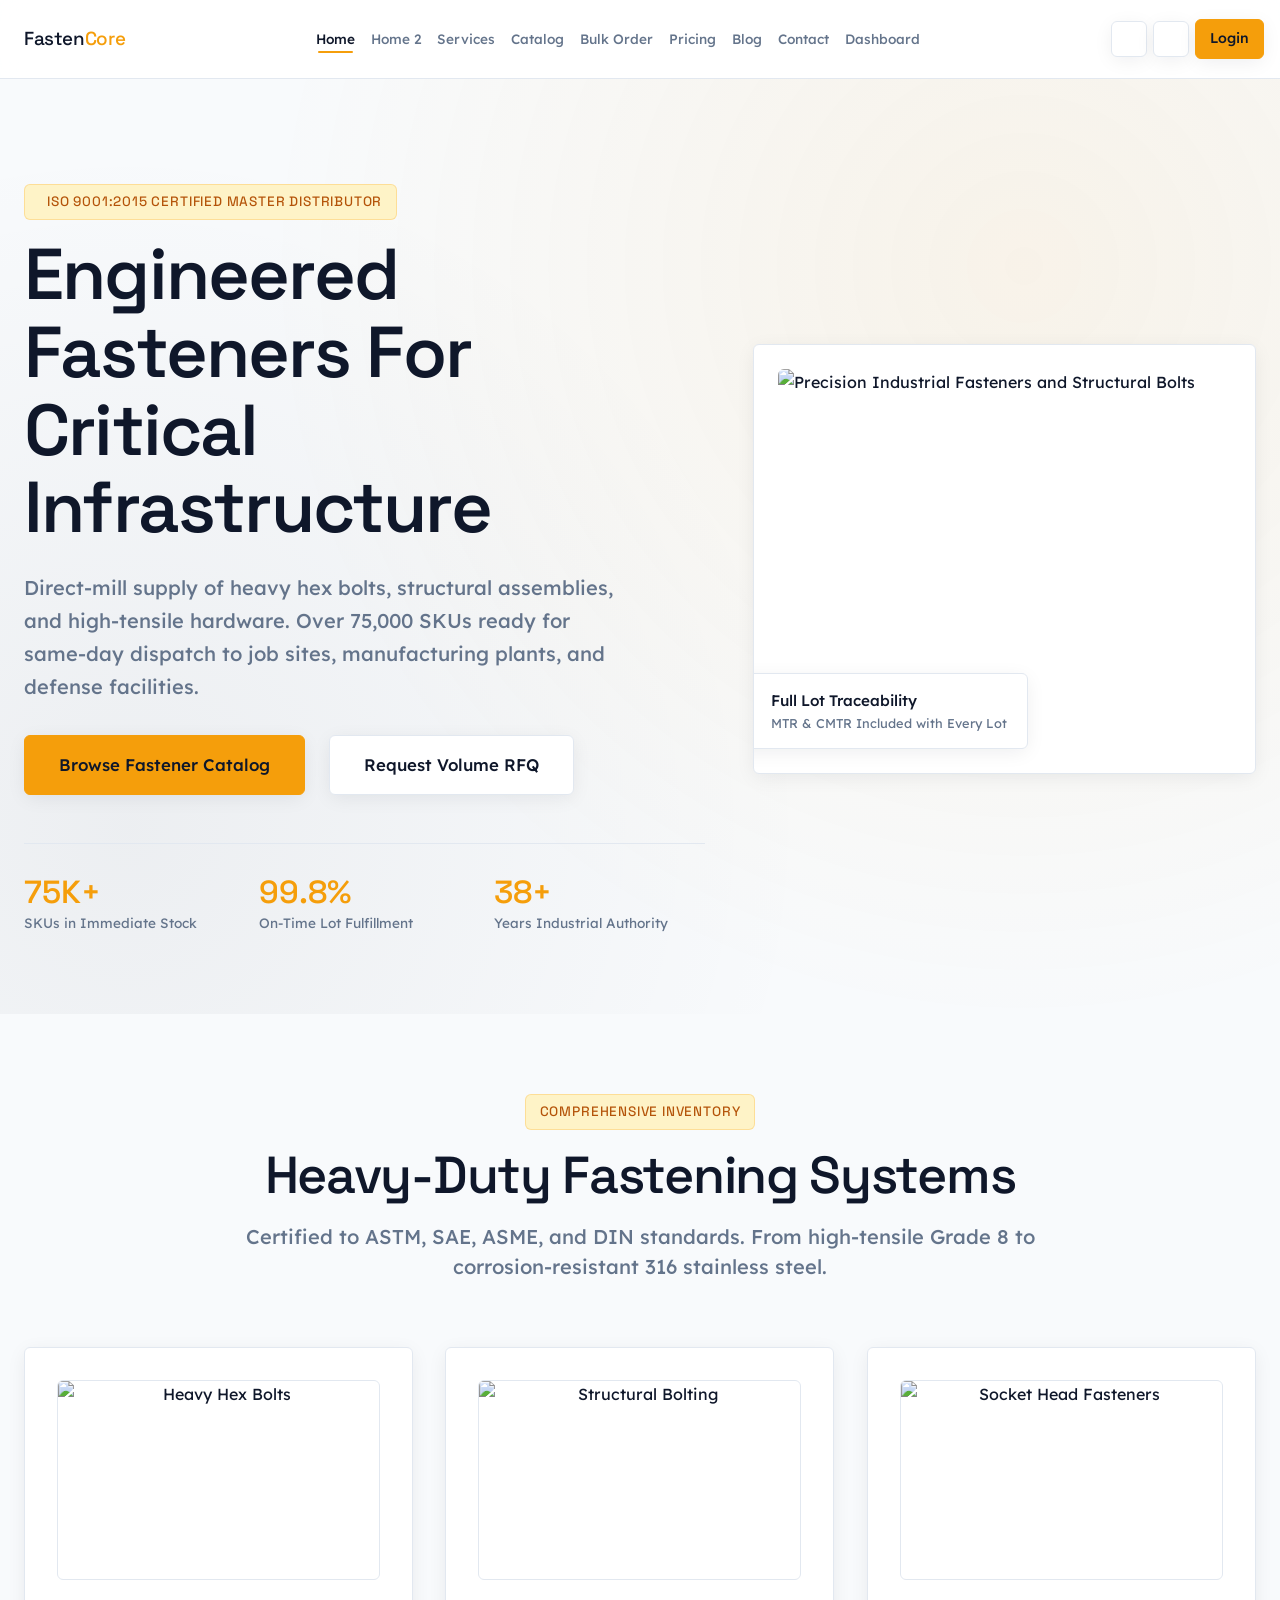
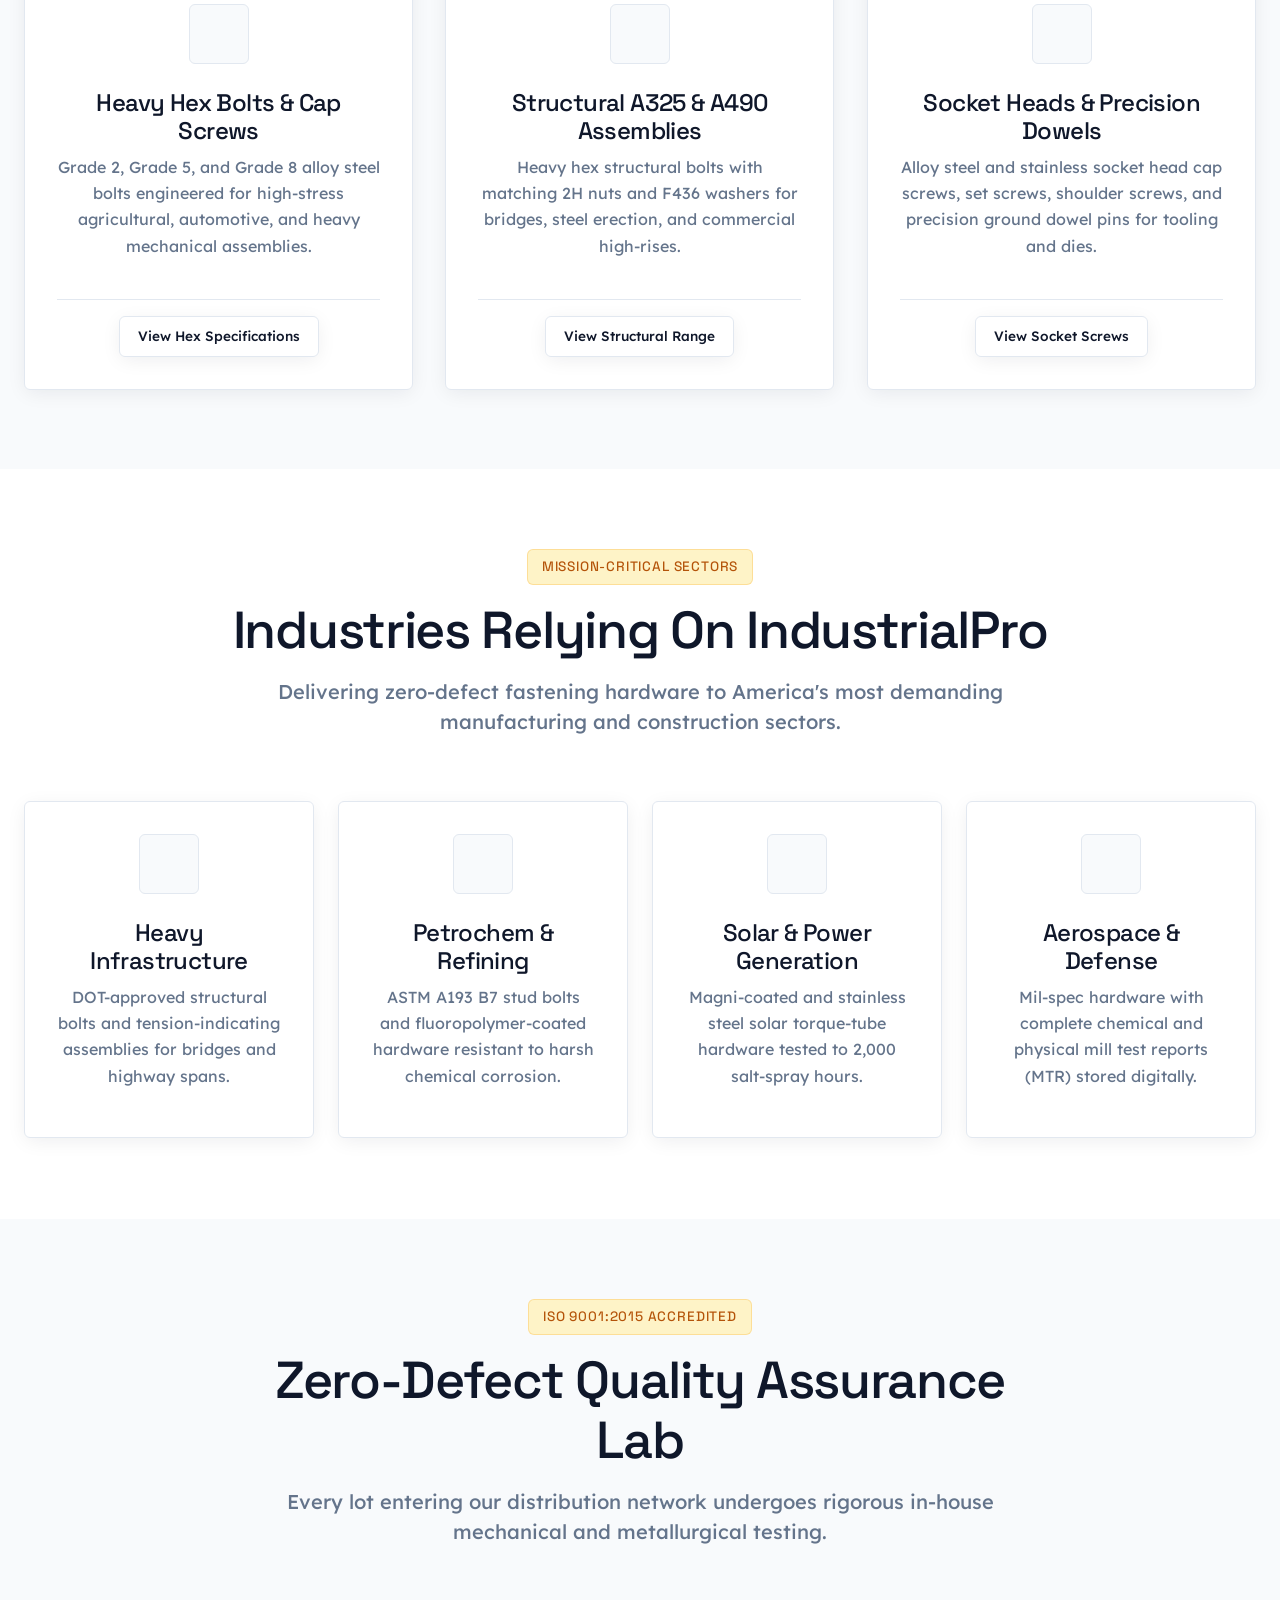
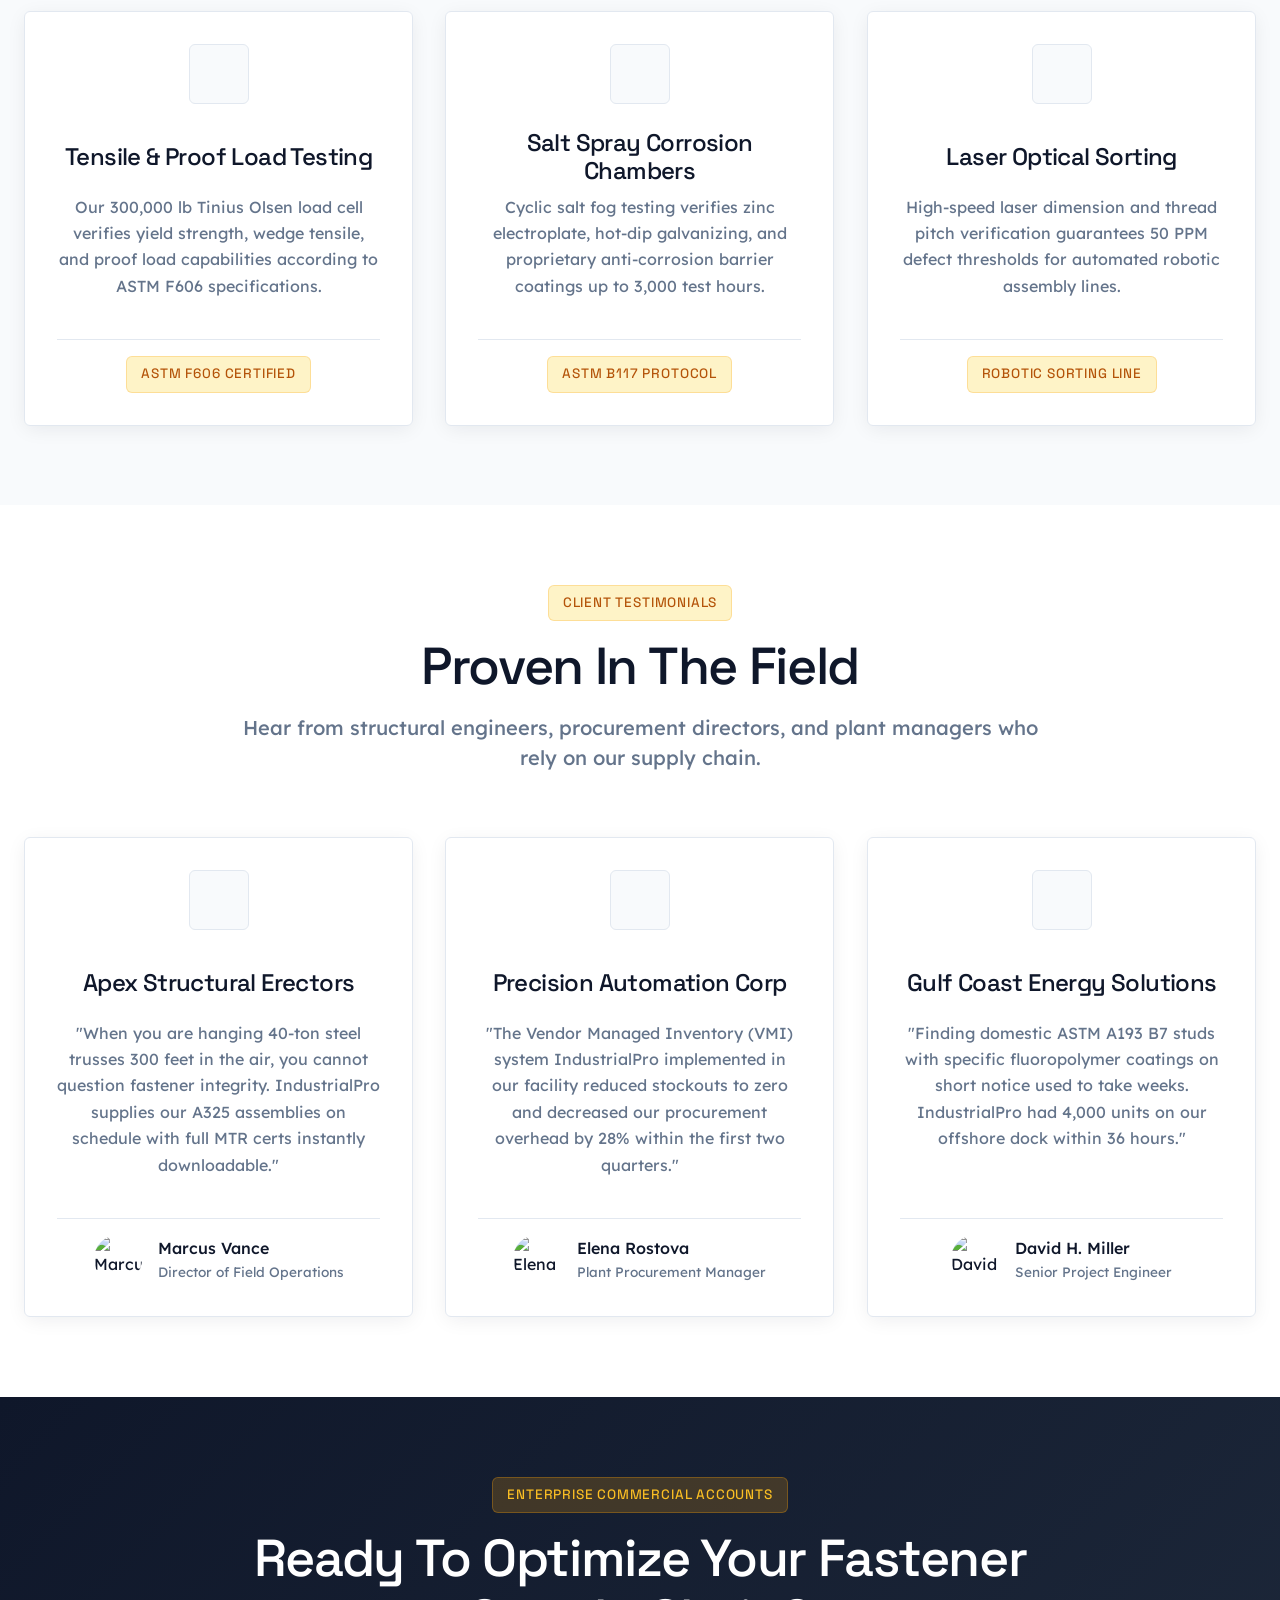
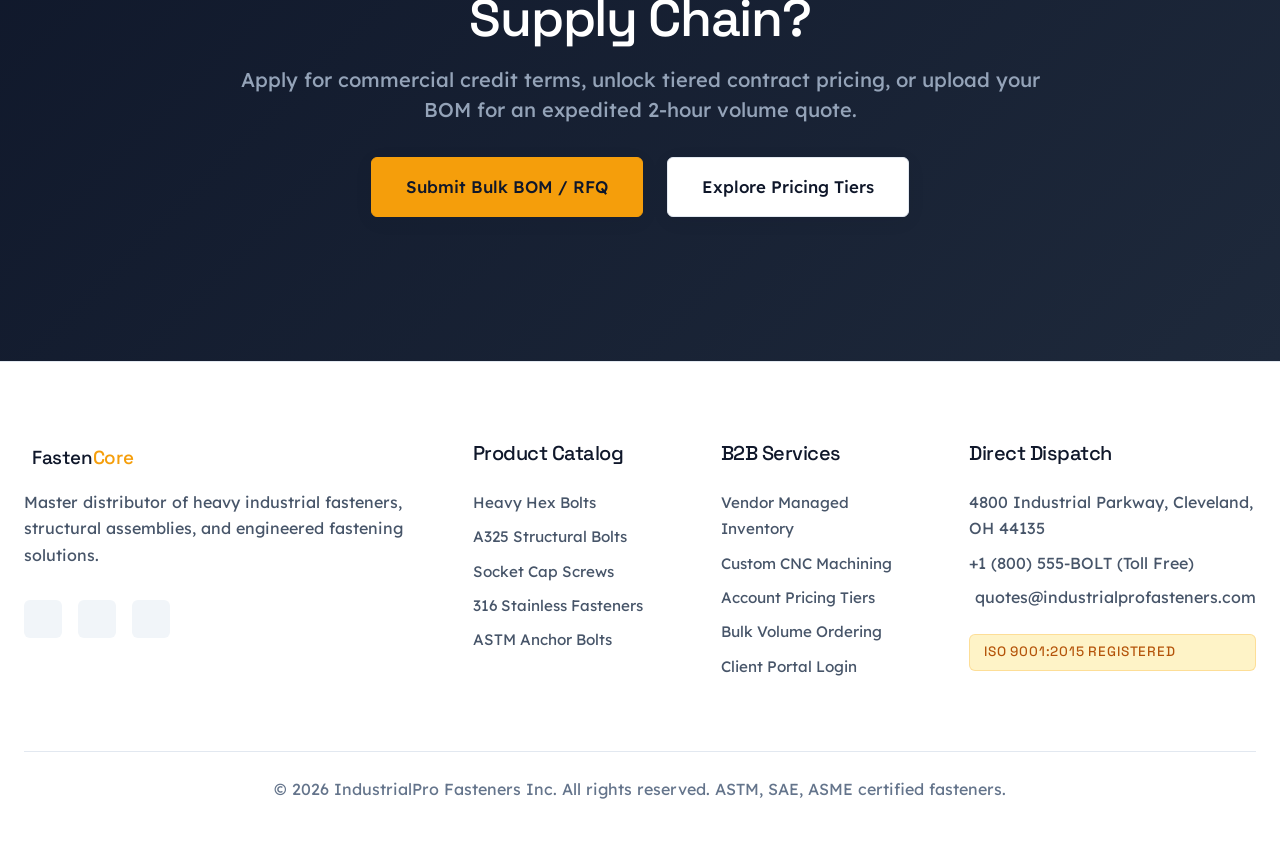
==== commit d0370ea0: "add the css" ====
--- a/index.html
+++ b/index.html
@@ -1,10 +1,13 @@
-﻿<!DOCTYPE html>
+<!DOCTYPE html>
 <html lang="en">
 <head>
   <meta charset="UTF-8">
   <meta name="viewport" content="width=device-width, initial-scale=1.0">
   <title>IndustrialPro Fasteners – Master Fastener & Hardware Supply</title>
   <meta name="description" content="Master distributor of industrial fasteners, structural bolts, stainless hardware, and custom engineered fastening solutions for heavy construction and OEMs.">
+  <!-- Favicon -->
+  <link rel="icon" type="image/jpeg" href="assets/images/favicon.jpg">
+  <link rel="apple-touch-icon" href="assets/images/favicon.jpg">
   
   <!-- Remix Icons CDN -->
   <link href="https://cdn.jsdelivr.net/npm/remixicon@4.2.0/fonts/remixicon.css" rel="stylesheet">
@@ -35,6 +38,7 @@
   <!-- GSAP 3 + ScrollTrigger CDN -->
   <script src="https://cdn.jsdelivr.net/npm/gsap@3.12.5/dist/gsap.min.js"></script>
   <script src="https://cdn.jsdelivr.net/npm/gsap@3.12.5/dist/ScrollTrigger.min.js"></script>
+  <script src="https://cdn.jsdelivr.net/npm/gsap@3.12.5/dist/ScrollToPlugin.min.js"></script>
 </head>
 <body>
 
@@ -43,8 +47,8 @@
     <div class="container">
       <nav class="navbar" aria-label="Main Navigation">
         <a href="index.html" class="brand-logo">
-          <i class="ri-hexagon-fill"></i>
-          <span>Industrial<span class="accent">Pro</span></span>
+          <i class="ri-tools-fill"></i>
+          <span>Fasten<span class="accent">Core</span></span>
         </a>
 
         <!-- Desktop Navigation (> 1024px) -->
@@ -82,8 +86,8 @@
   <aside class="nav-drawer" aria-label="Mobile Menu">
     <div class="drawer-header">
       <a href="index.html" class="brand-logo">
-        <i class="ri-hexagon-fill"></i>
-        <span>Industrial<span class="accent">Pro</span></span>
+        <i class="ri-tools-fill"></i>
+        <span>Fasten<span class="accent">Core</span></span>
       </a>
       <button type="button" class="drawer-close" aria-label="Close Mobile Menu">
         <i class="ri-close-line"></i>
@@ -179,7 +183,7 @@
           <!-- Card 1 -->
           <div class="card">
             <div class="card-img-wrap">
-              <img src="https://images.unsplash.com/photo-1504917599217-d4dc5ebe6122?auto=format&fit=crop&w=600&q=80" alt="Heavy Hex Bolts" loading="lazy">
+              <img src="https://i.pinimg.com/1200x/bf/06/4a/bf064ab00544c56ae350dbcbe612dd4d.jpg" alt="Heavy Hex Bolts" loading="lazy">
             </div>
             <div class="card-icon"><i class="ri-hexagon-line"></i></div>
             <h3>Heavy Hex Bolts & Cap Screws</h3>
@@ -194,7 +198,7 @@
           <!-- Card 2 -->
           <div class="card">
             <div class="card-img-wrap">
-              <img src="https://images.unsplash.com/photo-1541888946425-d0fbb186c5f6?auto=format&fit=crop&w=600&q=80" alt="Structural Bolting" loading="lazy">
+              <img src="https://i.pinimg.com/1200x/34/54/c5/3454c55fb5bc794c29a307589b5daaea.jpg" alt="Structural Bolting" loading="lazy">
             </div>
             <div class="card-icon"><i class="ri-building-line"></i></div>
             <h3>Structural A325 & A490 Assemblies</h3>
@@ -209,7 +213,7 @@
           <!-- Card 3 -->
           <div class="card">
             <div class="card-img-wrap">
-              <img src="https://images.unsplash.com/photo-1581092335397-9583fe92d232?auto=format&fit=crop&w=600&q=80" alt="Socket Head Fasteners" loading="lazy">
+              <img src="https://i.pinimg.com/736x/3e/9c/19/3e9c197c8702b9272d1945091f04ff48.jpg" alt="Socket Head Fasteners" loading="lazy">
             </div>
             <div class="card-icon"><i class="ri-settings-5-line"></i></div>
             <h3>Socket Heads & Precision Dowels</h3>
@@ -318,7 +322,8 @@
             <p>
               "When you are hanging 40-ton steel trusses 300 feet in the air, you cannot question fastener integrity. IndustrialPro supplies our A325 assemblies on schedule with full MTR certs instantly downloadable."
             </p>
-            <div class="card-footer">
+            <div class="card-footer" style="align-items: center; gap: 1rem; text-align: left;">
+              <img src="https://images.unsplash.com/photo-1560250097-0b93528c311a?auto=format&fit=crop&w=150&q=80" alt="Marcus Vance" style="width: 48px; height: 48px; border-radius: 50%; object-fit: cover;">
               <div>
                 <strong>Marcus Vance</strong>
                 <div style="font-size: 0.85rem; color: var(--color-text-muted);">Director of Field Operations</div>
@@ -332,7 +337,8 @@
             <p>
               "The Vendor Managed Inventory (VMI) system IndustrialPro implemented in our facility reduced stockouts to zero and decreased our procurement overhead by 28% within the first two quarters."
             </p>
-            <div class="card-footer">
+            <div class="card-footer" style="align-items: center; gap: 1rem; text-align: left;">
+              <img src="https://images.unsplash.com/photo-1573496359142-b8d87734a5a2?auto=format&fit=crop&w=150&q=80" alt="Elena Rostova" style="width: 48px; height: 48px; border-radius: 50%; object-fit: cover;">
               <div>
                 <strong>Elena Rostova</strong>
                 <div style="font-size: 0.85rem; color: var(--color-text-muted);">Plant Procurement Manager</div>
@@ -346,7 +352,8 @@
             <p>
               "Finding domestic ASTM A193 B7 studs with specific fluoropolymer coatings on short notice used to take weeks. IndustrialPro had 4,000 units on our offshore dock within 36 hours."
             </p>
-            <div class="card-footer">
+            <div class="card-footer" style="align-items: center; gap: 1rem; text-align: left;">
+              <img src="https://images.unsplash.com/photo-1472099645785-5658abf4ff4e?auto=format&fit=crop&w=150&q=80" alt="David H. Miller" style="width: 48px; height: 48px; border-radius: 50%; object-fit: cover;">
               <div>
                 <strong>David H. Miller</strong>
                 <div style="font-size: 0.85rem; color: var(--color-text-muted);">Senior Project Engineer</div>
@@ -358,11 +365,11 @@
     </section>
 
     <!-- 6. High-Volume Distributor CTA -->
-    <section class="section" style="background: linear-gradient(135deg, var(--color-primary) 0%, #1e293b 100%); color: #F8FAFC;">
+    <section class="section" style="background: linear-gradient(135deg, #0F172A 0%, #1e293b 100%); color: #F8FAFC;">
       <div class="container">
         <div class="section-header" style="color: #F8FAFC;">
-          <span class="tag-badge" style="background: rgba(245, 158, 11, 0.2); color: #FBBF24;">Enterprise Commercial Accounts</span>
-          <h2 style="color: #FFFFFF;">Ready To Optimize Your Fastener Supply Chain?</h2>
+          <span class="tag-badge" style="background: rgba(245, 158, 11, 0.2); color: #FBBF24; border: 1px solid rgba(245,158,11,0.3);">Enterprise Commercial Accounts</span>
+          <h2 style="color: #FFFFFF !important;">Ready To Optimize Your Fastener Supply Chain?</h2>
           <p class="lead" style="color: #94A3B8;">
             Apply for commercial credit terms, unlock tiered contract pricing, or upload your BOM for an expedited 2-hour volume quote.
           </p>
@@ -381,11 +388,11 @@
       <div class="footer-grid">
         <div class="footer-col">
           <a href="index.html" class="brand-logo" style="color: #FFFFFF; margin-block-end: var(--space-3);">
-            <i class="ri-hexagon-fill" style="color: var(--color-accent);"></i>
-            <span>Industrial<span class="accent">Pro</span></span>
+            <i class="ri-tools-fill" style="color: var(--color-accent);"></i>
+            <span>Fasten<span class="accent">Core</span></span>
           </a>
           <p>
-            IndustrialPro Fasteners is a premier master distributor supplying high-integrity structural fasteners, standard commercial hardware, and customized inventory management to industrial contractors worldwide.
+            Master distributor of heavy industrial fasteners, structural assemblies, and engineered fastening solutions.
           </p>
           <div class="footer-socials">
             <a href="#" class="social-btn" aria-label="LinkedIn"><i class="ri-linkedin-fill"></i></a>
@@ -420,7 +427,7 @@
           <h4>Direct Dispatch</h4>
           <p style="margin-block-end: var(--space-2);"><i class="ri-map-pin-2-line" style="color: var(--color-accent);"></i> 4800 Industrial Parkway, Cleveland, OH 44135</p>
           <p style="margin-block-end: var(--space-2);"><i class="ri-phone-line" style="color: var(--color-accent);"></i> +1 (800) 555-BOLT (Toll Free)</p>
-          <p style="margin-block-end: var(--space-2);"><i class="ri-mail-line" style="color: var(--color-accent);"></i> quotes@industrialprofasteners.com</p>
+          <p style="margin-block-end: var(--space-2); display: flex; align-items: flex-start; gap: 6px;"><i class="ri-mail-line" style="color: var(--color-accent); flex-shrink: 0; margin-top: 2px;"></i> quotes@industrialprofasteners.com</p>
           <div class="tag-badge" style="margin-block-start: var(--space-3);">ISO 9001:2015 Registered</div>
         </div>
       </div>
@@ -432,6 +439,11 @@
   </footer>
 
   <!-- Master JavaScript Engine -->
+  <!-- Back To Top Button -->
+  <button id="back-to-top" aria-label="Back to top" title="Back to top">
+    <i class="ri-arrow-up-line"></i>
+  </button>
+
   <script src="assets/js/main.js"></script>
   <script src="assets/js/gsap-animations.js"></script>
 </body>
--- a/assets/css/style.css
+++ b/assets/css/style.css
@@ -201,6 +201,15 @@
   margin-inline: auto;
 }
 
+/* Force white text in hardcoded dark CTA sections (light & dark theme safe) */
+[style*="background: linear-gradient(135deg, #0F172A"] h1,
+[style*="background: linear-gradient(135deg, #0F172A"] h2,
+[style*="background: linear-gradient(135deg, #0F172A"] h3,
+[style*="background: linear-gradient(135deg, #0F172A"] h4,
+[style*="background: linear-gradient(135deg, #0F172A"] p {
+  color: inherit;
+}
+
 .tag-badge {
   display: inline-flex;
   align-items: center;
@@ -383,6 +392,12 @@
 .card h3, .card h4 {
   text-align: center;
   margin-block-end: var(--space-2);
+  font-size: 1.5rem;
+  min-height: 3.6rem; /* 2 lines at 1.5rem × 1.2 line-height — forces uniform heading height */
+  display: flex;
+  align-items: center;
+  justify-content: center;
+  width: 100%;
 }
 
 .card p {
@@ -1207,6 +1222,50 @@
   color: #64748B;
 }
 
+/* ============================================================
+   LIGHT THEME FOOTER OVERRIDES
+   ============================================================ */
+:root:not([data-theme="dark"]) .site-footer {
+  background-color: #FFFFFF;
+  color: #0F172A;
+  border-block-start: 1px solid #E2E8F0;
+}
+
+:root:not([data-theme="dark"]) .footer-col h4 {
+  color: #0F172A;
+}
+
+:root:not([data-theme="dark"]) .footer-col p {
+  color: #475569;
+}
+
+:root:not([data-theme="dark"]) .footer-links a {
+  color: #475569;
+}
+
+:root:not([data-theme="dark"]) .footer-links a:hover {
+  color: var(--color-accent);
+}
+
+:root:not([data-theme="dark"]) .social-btn {
+  background-color: #F1F5F9;
+  color: #0F172A;
+}
+
+:root:not([data-theme="dark"]) .social-btn:hover {
+  background-color: var(--color-accent);
+  color: #0F172A;
+}
+
+:root:not([data-theme="dark"]) .footer-bottom {
+  border-block-start: 1px solid #E2E8F0;
+  color: #64748B;
+}
+
+:root:not([data-theme="dark"]) .brand-logo[style*="color: #FFFFFF"] {
+  color: #0F172A !important;
+}
+
 /* ==========================================================================
    STEP 7: RESPONSIVE BREAKPOINTS (CRITICAL BREAKPOINT BEHAVIOR)
    ========================================================================== */
@@ -1274,6 +1333,12 @@
   }
   .nav-actions .btn-theme-toggle {
     display: none; /* Step 6 Rule: Hidden from header, placed inside hamburger drawer only */
+  }
+  .nav-actions .btn-rtl-toggle {
+    display: none; /* Already inside hamburger drawer on mobile/tablet */
+  }
+  .nav-actions .btn-login-nav {
+    display: none; /* Already inside hamburger drawer on mobile/tablet */
   }
   .hamburger-btn {
     display: block;
@@ -1722,3 +1787,64 @@
     transition: none !important;
   }
 }
+
+/* ==========================================================================
+   BACK TO TOP BUTTON
+   ========================================================================== */
+#back-to-top {
+  position: fixed;
+  bottom: 2rem;
+  right: 2rem;
+  z-index: 999;
+  width: 48px;
+  height: 48px;
+  border-radius: 50%;
+  border: none;
+  cursor: pointer;
+  display: flex;
+  align-items: center;
+  justify-content: center;
+  background: linear-gradient(135deg, var(--color-accent) 0%, #d97706 100%);
+  color: #0F172A;
+  font-size: 1.3rem;
+  box-shadow: 0 4px 20px rgba(245, 158, 11, 0.45), 0 2px 8px rgba(0,0,0,0.25);
+  opacity: 0;
+  pointer-events: none;
+  transform: translateY(18px) scale(0.85);
+  transition: box-shadow 0.2s ease;
+  outline: none;
+}
+
+#back-to-top.visible {
+  opacity: 1;
+  pointer-events: auto;
+  transform: translateY(0) scale(1);
+}
+
+#back-to-top:hover {
+  box-shadow: 0 6px 28px rgba(245, 158, 11, 0.65), 0 3px 10px rgba(0,0,0,0.3);
+}
+
+#back-to-top:active {
+  transform: scale(0.93);
+}
+
+/* RTL — mirror to left side */
+[dir="rtl"] #back-to-top {
+  right: auto;
+  left: 2rem;
+}
+
+@media (max-width: 768px) {
+  #back-to-top {
+    bottom: 1.25rem;
+    right: 1.25rem;
+    width: 42px;
+    height: 42px;
+    font-size: 1.1rem;
+  }
+  [dir="rtl"] #back-to-top {
+    right: auto;
+    left: 1.25rem;
+  }
+}
--- a/assets/css/rtl.css
+++ b/assets/css/rtl.css
@@ -78,3 +78,117 @@
   border-inline-end: 1px solid var(--color-border);
   border-inline-start: none;
 }
+
+/* Hero Section — Align all content to the right in RTL */
+[dir="rtl"] .hero-content,
+body.rtl .hero-content {
+  text-align: right;
+}
+
+[dir="rtl"] .hero-content h1,
+body.rtl .hero-content h1 {
+  text-align: right;
+}
+
+[dir="rtl"] .hero-content p,
+body.rtl .hero-content p {
+  text-align: right;
+}
+
+[dir="rtl"] .hero-content .tag-badge,
+body.rtl .hero-content .tag-badge {
+  margin-inline-start: 0;
+  margin-inline-end: auto;
+}
+
+[dir="rtl"] .hero-actions,
+body.rtl .hero-actions {
+  justify-content: flex-end;
+}
+
+[dir="rtl"] .hero-metrics,
+body.rtl .hero-metrics {
+  justify-content: flex-end;
+}
+
+[dir="rtl"] .metric-item,
+body.rtl .metric-item {
+  text-align: right;
+}
+
+/* ==========================================================================
+   FOOTER — RTL ALIGNMENT
+   ========================================================================== */
+
+/* Entire footer text flows right */
+[dir="rtl"] .site-footer,
+body.rtl .site-footer {
+  text-align: right;
+}
+
+/* Footer grid columns align right */
+[dir="rtl"] .footer-col,
+body.rtl .footer-col {
+  text-align: right;
+  align-items: flex-end;
+}
+
+/* Footer headings align right */
+[dir="rtl"] .footer-col h4,
+body.rtl .footer-col h4 {
+  text-align: right;
+}
+
+/* Footer contact lines: icon on RIGHT, text on left — reverse flex row */
+[dir="rtl"] .footer-col p,
+body.rtl .footer-col p {
+  display: flex;
+  flex-direction: row-reverse;
+  align-items: flex-start;
+  justify-content: flex-end;
+  gap: 6px;
+  text-align: right;
+}
+
+/* Prevent icon from shrinking and keep top-aligned */
+[dir="rtl"] .footer-col p i,
+body.rtl .footer-col p i {
+  flex-shrink: 0;
+  margin-top: 2px;
+}
+
+/* Footer links list: align right */
+[dir="rtl"] .footer-links,
+body.rtl .footer-links {
+  text-align: right;
+}
+
+[dir="rtl"] .footer-links a,
+body.rtl .footer-links a {
+  text-align: right;
+  display: block;
+}
+
+/* Social buttons: align to the right (start from right) */
+[dir="rtl"] .footer-socials,
+body.rtl .footer-socials {
+  justify-content: flex-start;
+}
+
+/* Brand logo direction flip */
+[dir="rtl"] .brand-logo,
+body.rtl .brand-logo {
+  flex-direction: row-reverse;
+}
+
+/* Footer bottom copyright: center */
+[dir="rtl"] .footer-bottom,
+body.rtl .footer-bottom {
+  text-align: center;
+}
+
+/* Tag badge in footer: align right */
+[dir="rtl"] .footer-col .tag-badge,
+body.rtl .footer-col .tag-badge {
+  align-self: flex-end;
+}
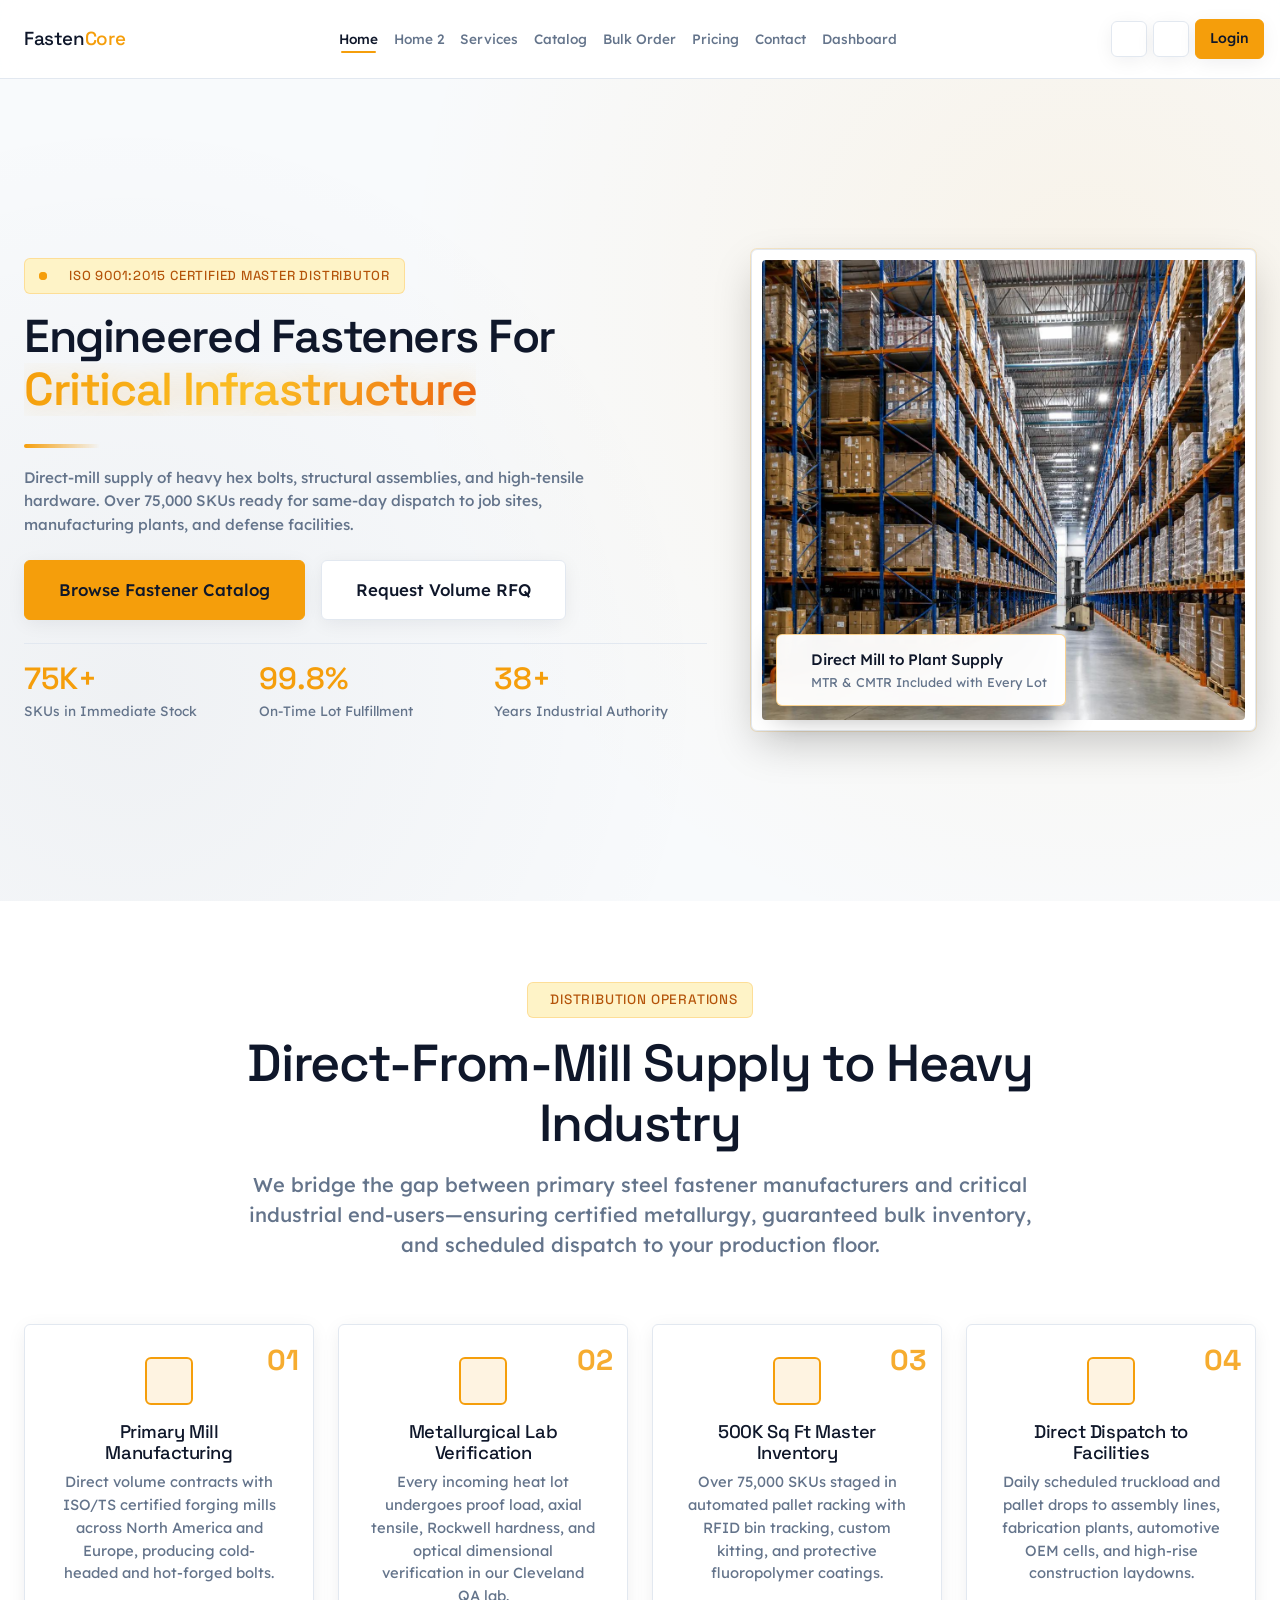
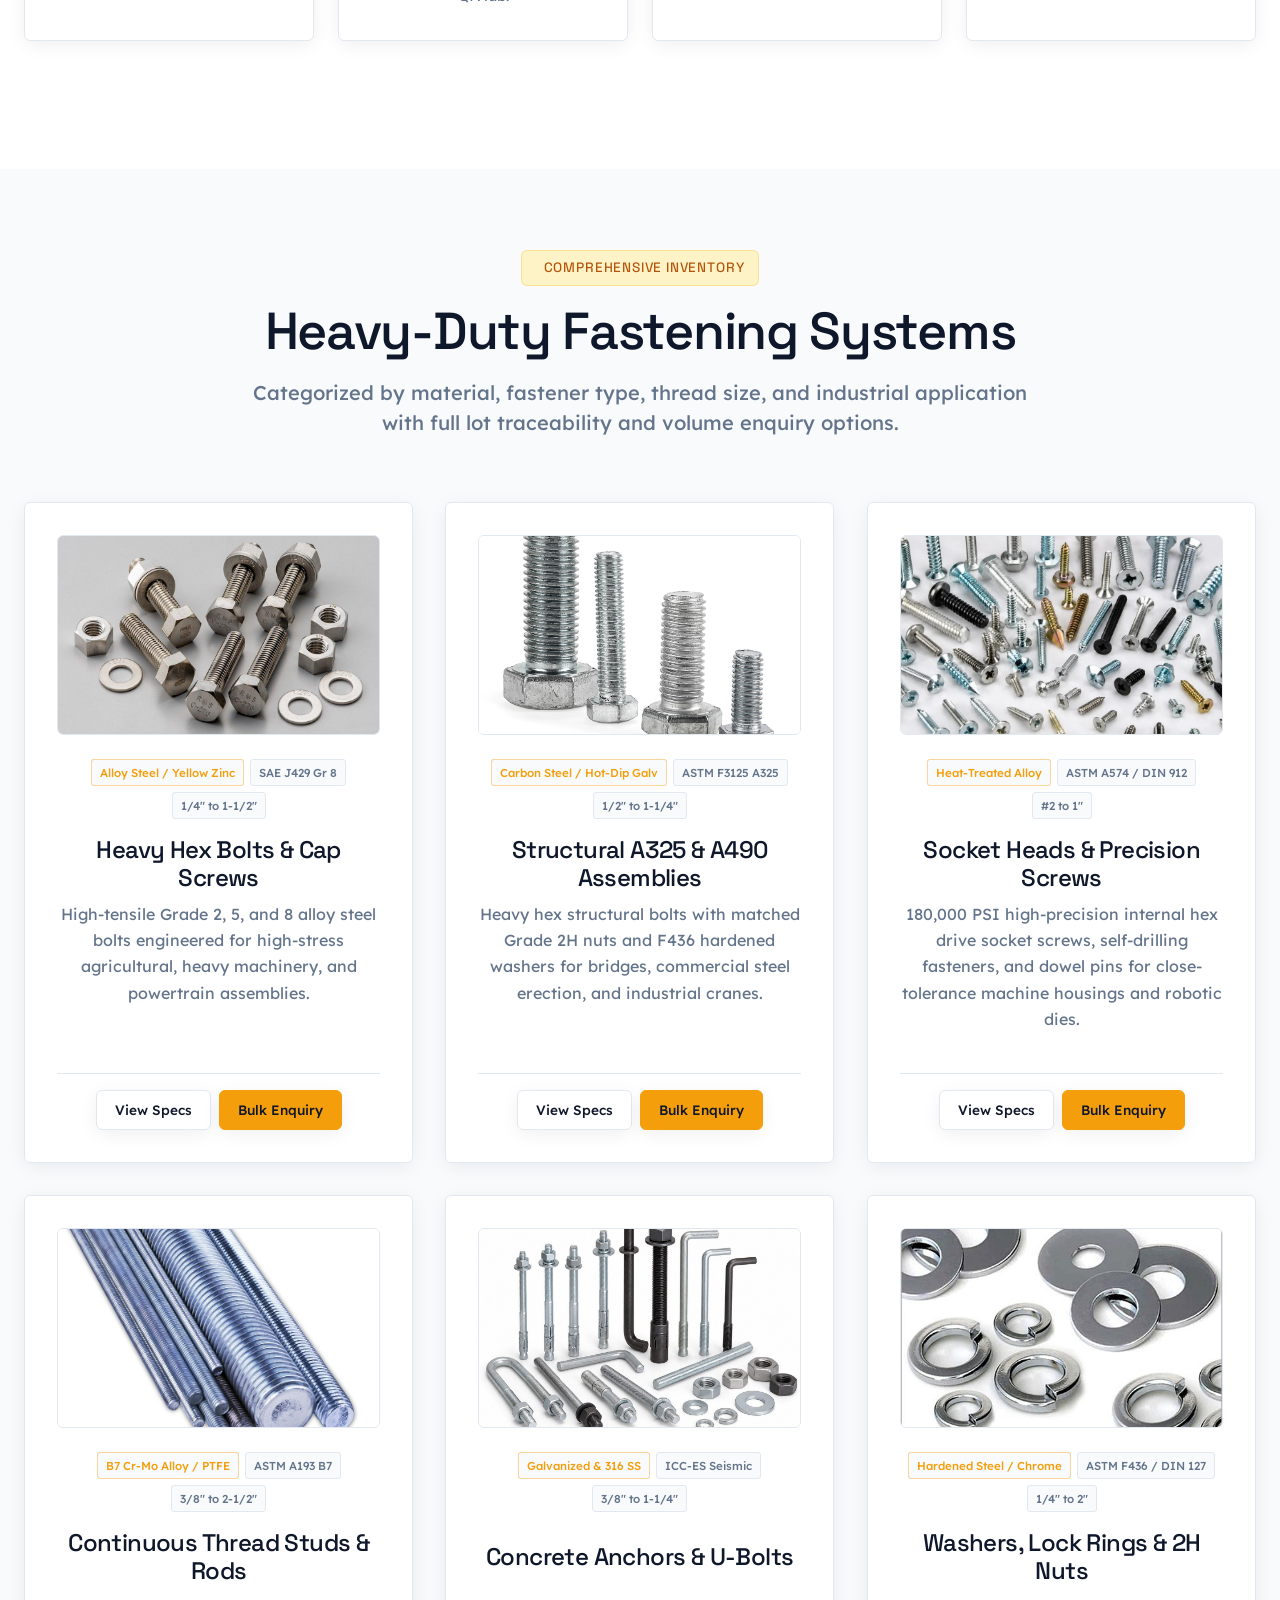
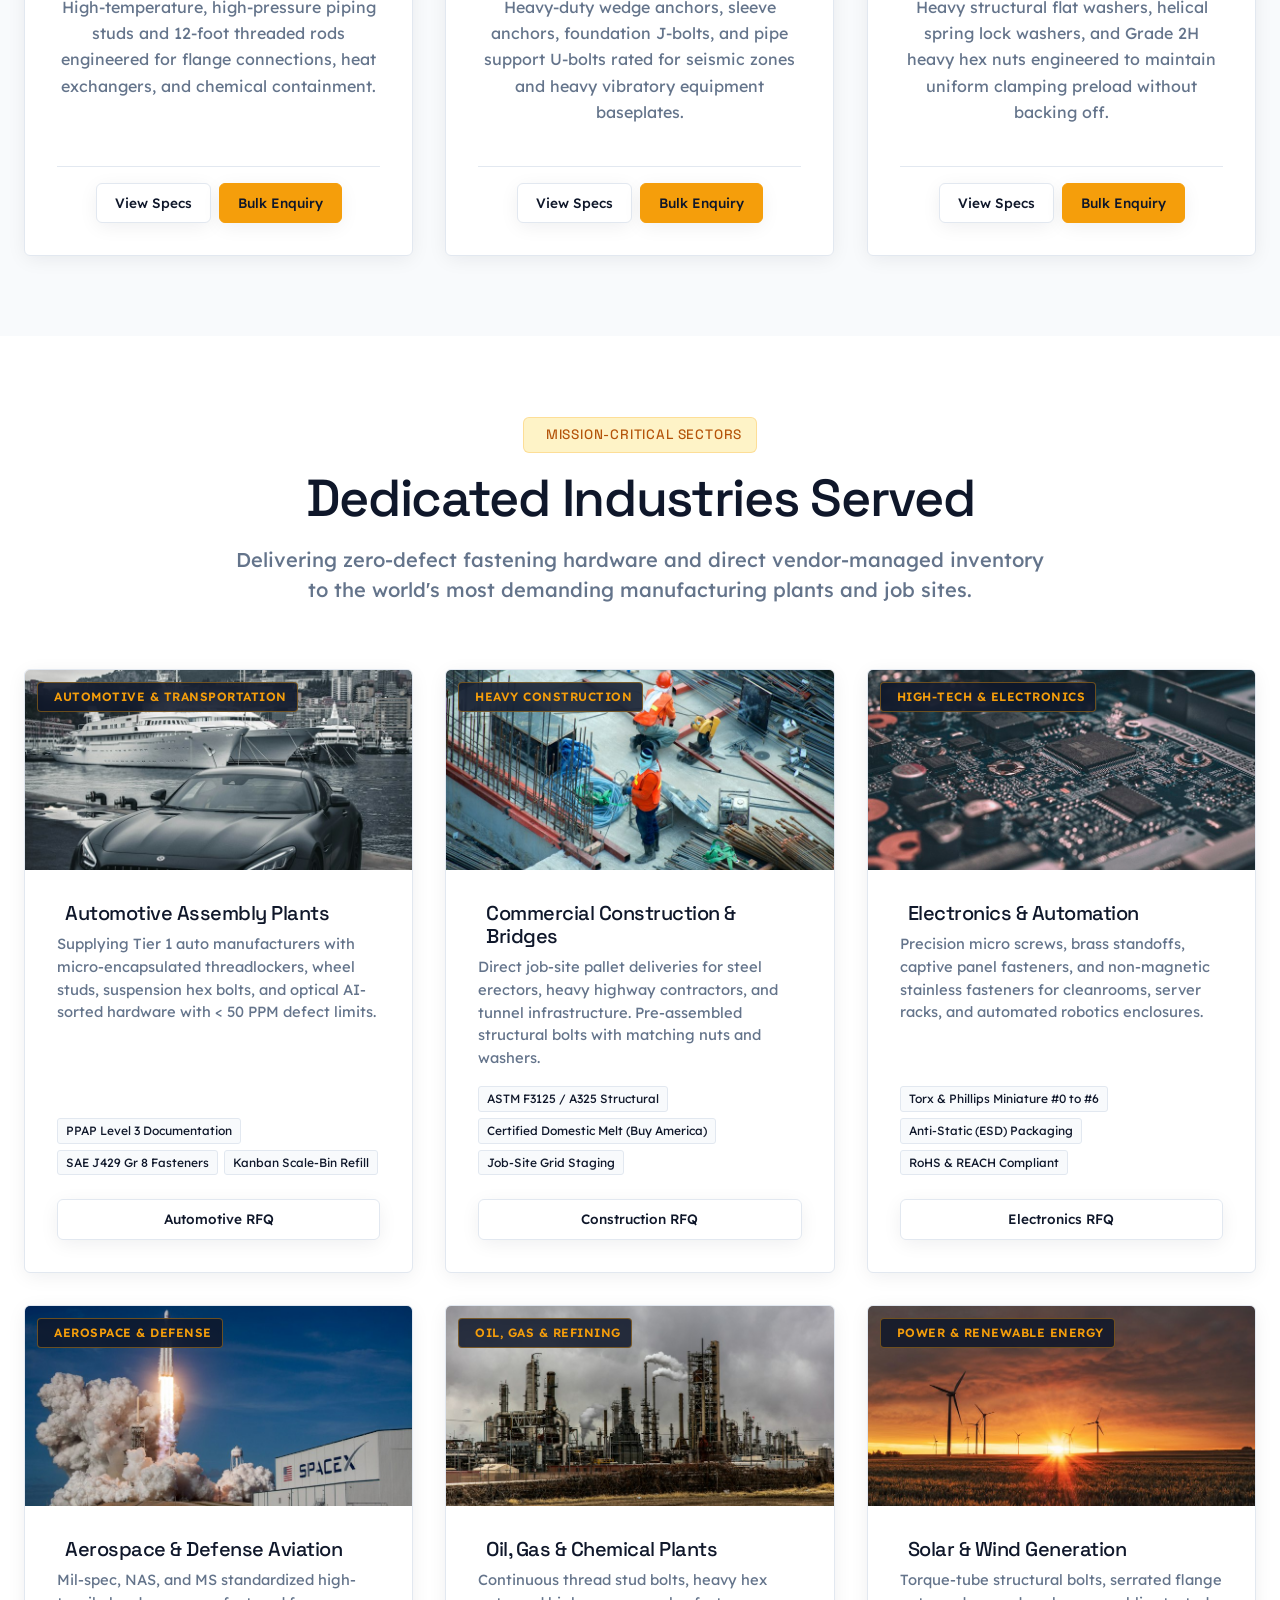
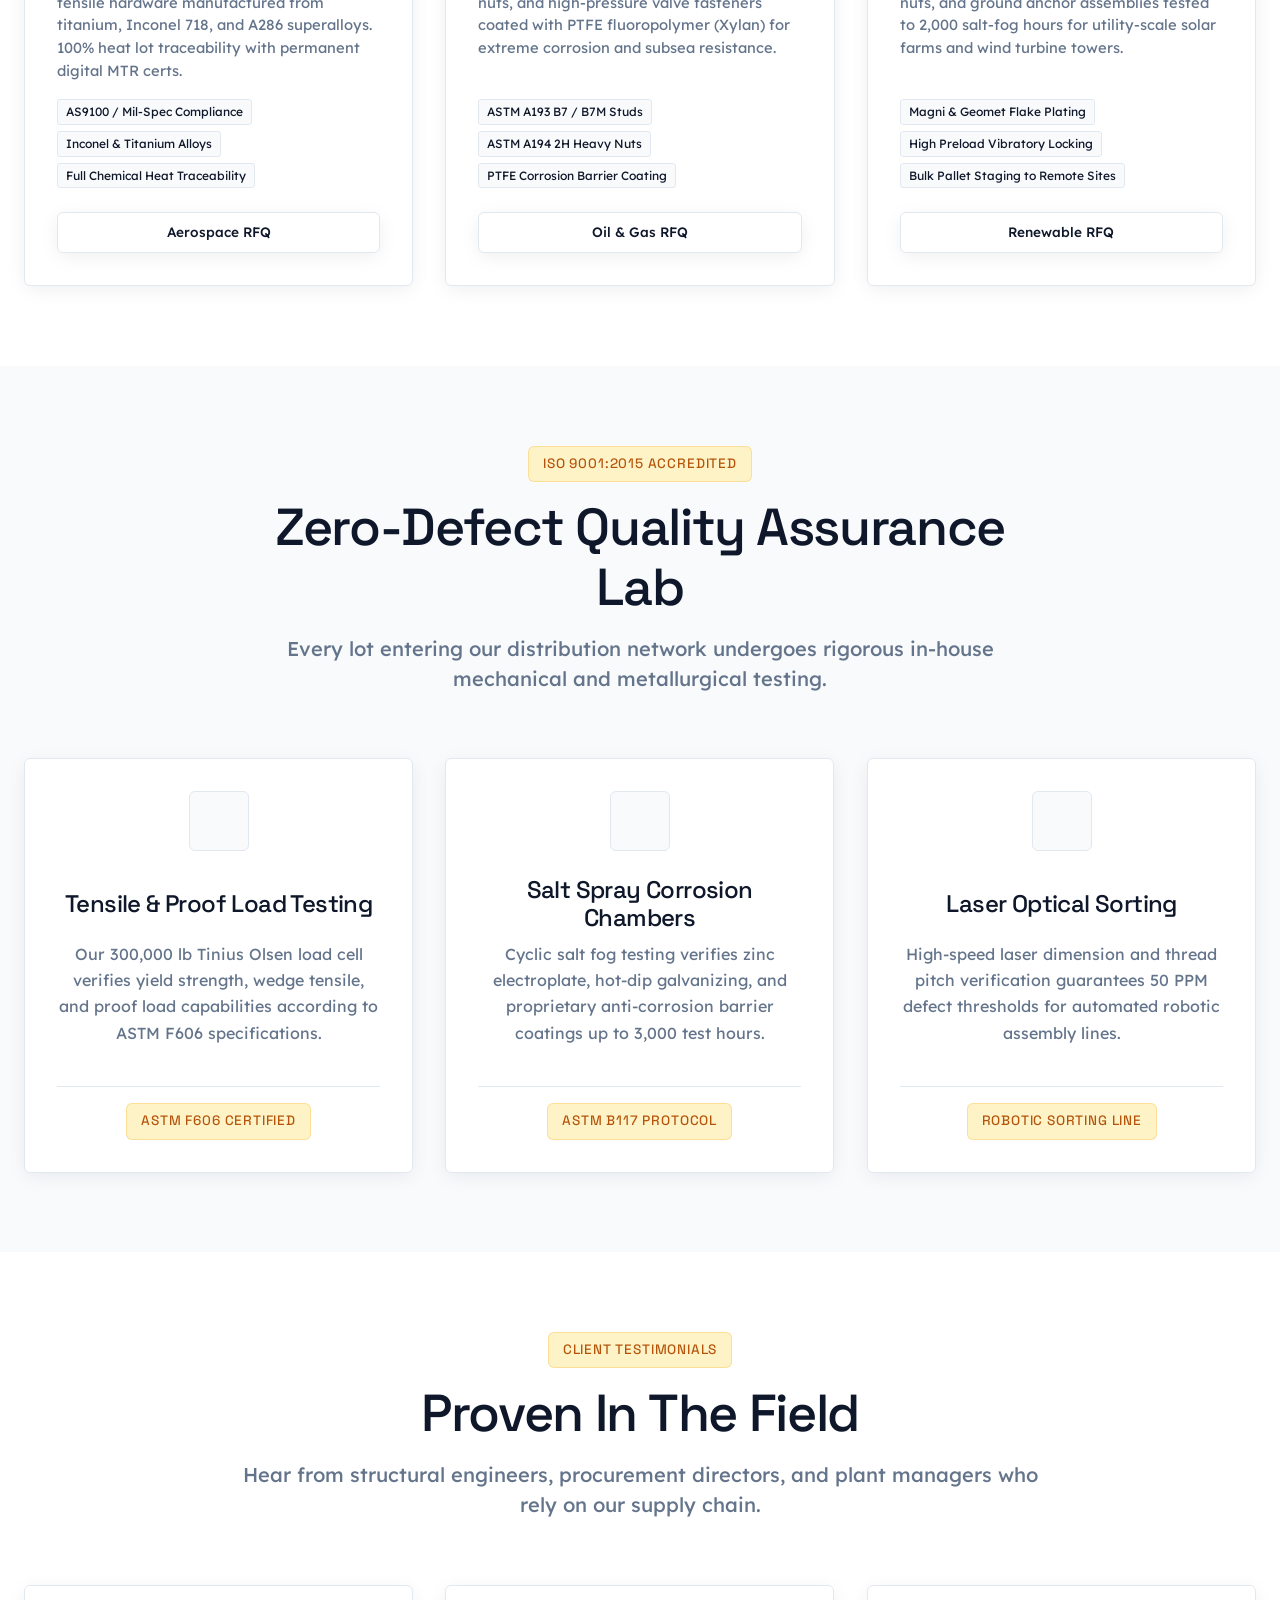
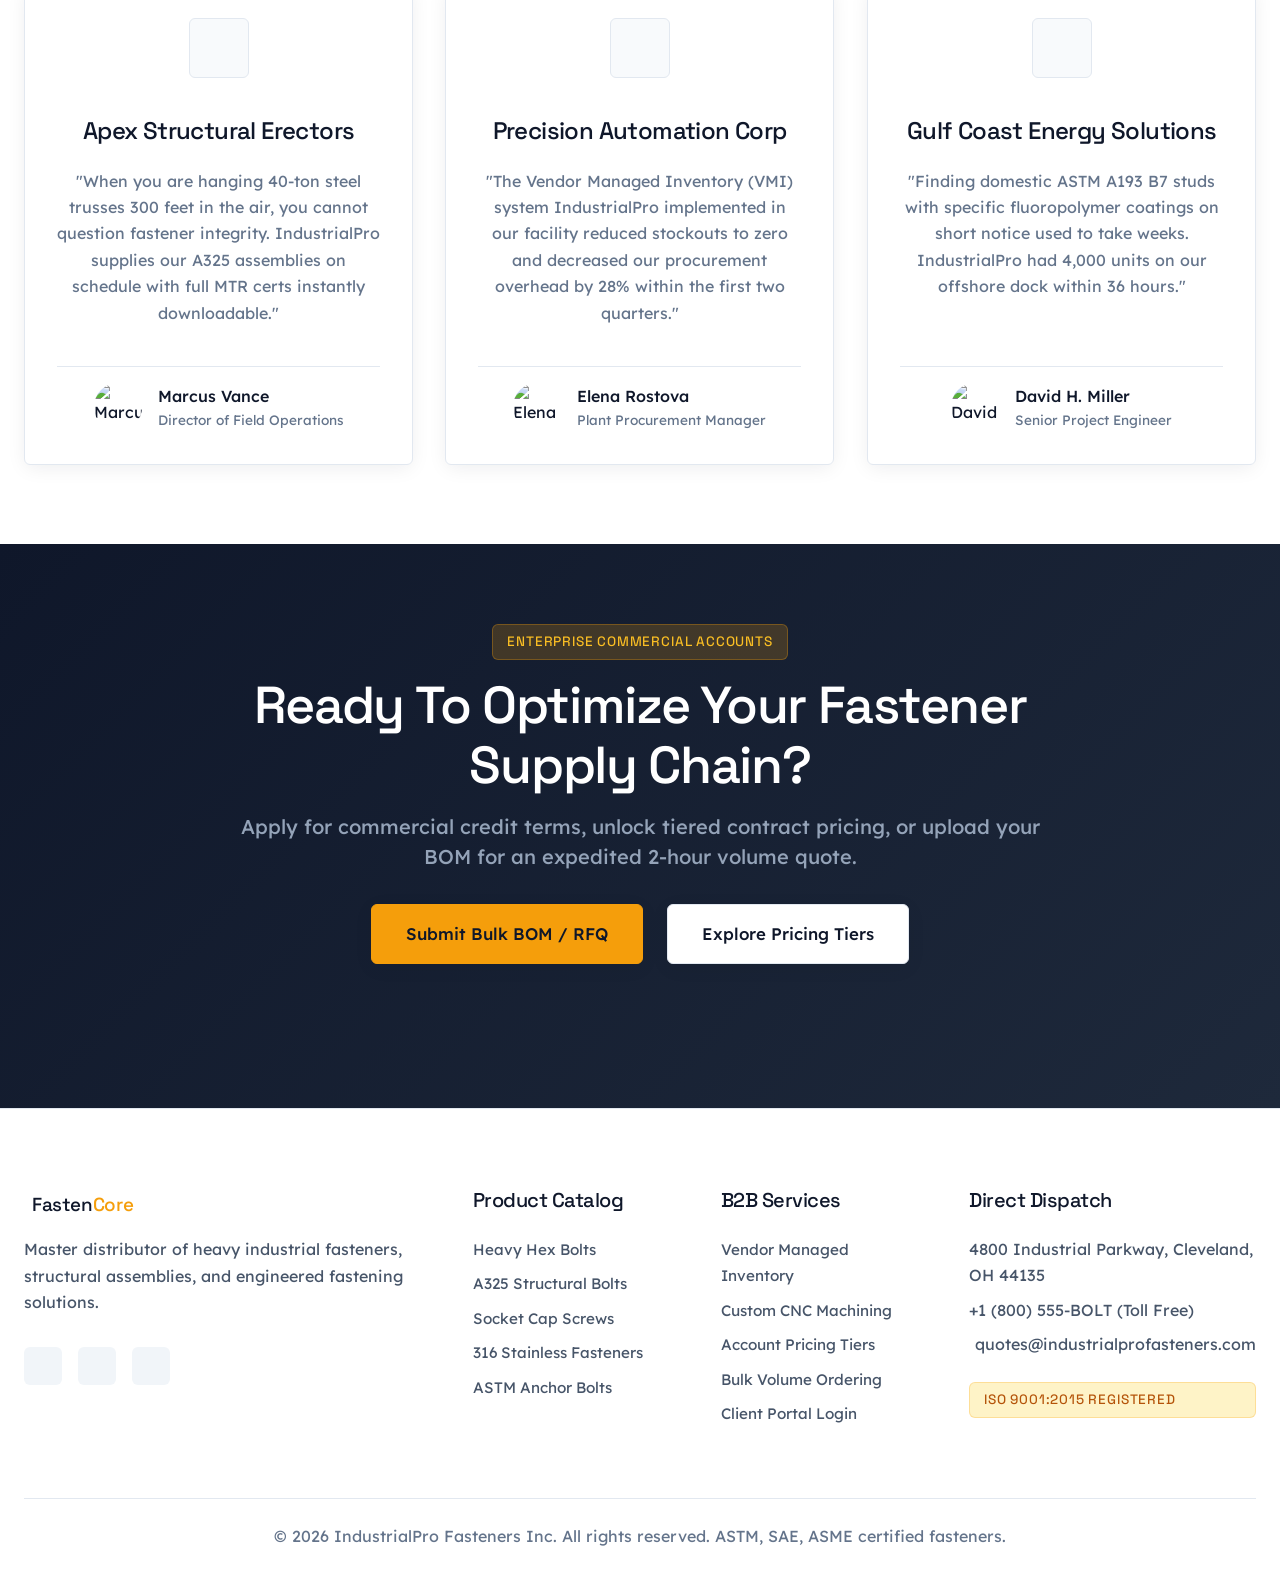
==== commit b69efc8c: "2nd comit" ====
--- a/index.html
+++ b/index.html
@@ -6,8 +6,9 @@
   <title>IndustrialPro Fasteners – Master Fastener & Hardware Supply</title>
   <meta name="description" content="Master distributor of industrial fasteners, structural bolts, stainless hardware, and custom engineered fastening solutions for heavy construction and OEMs.">
   <!-- Favicon -->
-  <link rel="icon" type="image/jpeg" href="assets/images/favicon.jpg">
-  <link rel="apple-touch-icon" href="assets/images/favicon.jpg">
+  <link rel="icon" type="image/svg+xml" href="assets/images/favicon.svg">
+  <link rel="icon" type="image/png" href="assets/images/favicon.png">
+  <link rel="apple-touch-icon" href="assets/images/favicon.png">
   
   <!-- Remix Icons CDN -->
   <link href="https://cdn.jsdelivr.net/npm/remixicon@4.2.0/fonts/remixicon.css" rel="stylesheet">
@@ -15,6 +16,11 @@
   <!-- Master Stylesheets -->
   <link rel="stylesheet" href="assets/css/style.css">
   <link rel="stylesheet" href="assets/css/rtl.css">
+  
+  <!-- GSAP 3 + ScrollTrigger CDN -->
+  <script src="https://cdn.jsdelivr.net/npm/gsap@3.12.5/dist/gsap.min.js"></script>
+  <script src="https://cdn.jsdelivr.net/npm/gsap@3.12.5/dist/ScrollTrigger.min.js"></script>
+  <script src="https://cdn.jsdelivr.net/npm/gsap@3.12.5/dist/ScrollToPlugin.min.js"></script>
   
   <!-- JSON-LD Structured Data for SEO -->
   <script type="application/ld+json">
@@ -59,7 +65,6 @@
           <li><a href="catalog.html" class="nav-link">Catalog</a></li>
           <li><a href="bulk-ordering.html" class="nav-link">Bulk Order</a></li>
           <li><a href="pricing.html" class="nav-link">Pricing</a></li>
-          <li><a href="blog.html" class="nav-link">Blog</a></li>
           <li><a href="contact.html" class="nav-link">Contact</a></li>
           <li><a href="dashboard.html" class="nav-link">Dashboard</a></li>
         </ul>
@@ -100,7 +105,6 @@
       <li><a href="catalog.html"><i class="ri-archive-stack-line"></i> Catalog</a></li>
       <li><a href="bulk-ordering.html"><i class="ri-shopping-cart-2-line"></i> Bulk Order</a></li>
       <li><a href="pricing.html"><i class="ri-price-tag-3-line"></i> Pricing</a></li>
-      <li><a href="blog.html"><i class="ri-article-line"></i> Blog</a></li>
       <li><a href="contact.html"><i class="ri-mail-line"></i> Contact</a></li>
       <li><a href="dashboard.html"><i class="ri-dashboard-3-line"></i> Dashboard</a></li>
     </ul>
@@ -127,9 +131,19 @@
         <div class="hero-grid">
           <div class="hero-content">
             <div class="tag-badge">
+              <span class="live-beacon-dot" aria-hidden="true"><span class="dot-pulse"></span><span class="dot-core"></span></span>
               <i class="ri-shield-check-line"></i> ISO 9001:2015 Certified Master Distributor
             </div>
-            <h1>Engineered Fasteners For Critical Infrastructure</h1>
+            <h1 class="hero-title">
+              Engineered Fasteners For <br class="hero-title-break">
+              <span class="hero-rotator-wrapper">
+                <span class="hero-rotator-word active hero-gradient-text">Critical Infrastructure</span>
+                <span class="hero-rotator-word hero-gradient-text">Heavy Construction</span>
+                <span class="hero-rotator-word hero-gradient-text">Defense &amp; Aerospace</span>
+                <span class="hero-rotator-word hero-gradient-text">Energy &amp; Petrochem</span>
+              </span>
+            </h1>
+            <div class="hero-accent-glow-line" aria-hidden="true"></div>
             <p>
               Direct-mill supply of heavy hex bolts, structural assemblies, and high-tensile hardware. Over 75,000 SKUs ready for same-day dispatch to job sites, manufacturing plants, and defense facilities.
             </p>
@@ -154,11 +168,11 @@
           </div>
           <div class="hero-visual">
             <div class="hero-card-display">
-              <img src="https://images.unsplash.com/photo-1581092160607-ee22621dd758?auto=format&fit=crop&w=800&q=80" alt="Precision Industrial Fasteners and Structural Bolts" loading="eager">
+              <img src="assets/images/11.jpg" alt="Master Fastener & Hardware Distribution Center" loading="eager">
               <div class="hero-floating-badge">
                 <i class="ri-award-fill"></i>
                 <div>
-                  <div style="font-weight: 500; font-size: 0.95rem;">Full Lot Traceability</div>
+                  <div style="font-weight: 500; font-size: 0.95rem;">Direct Mill to Plant Supply</div>
                   <div style="font-size: 0.8rem; color: var(--color-text-muted);">MTR & CMTR Included with Every Lot</div>
                 </div>
               </div>
@@ -168,97 +182,302 @@
       </div>
     </section>
 
-    <!-- 2. Product Range by Category (Step 3: Centered Headings & Equal Centered Cards) -->
+    <!-- 2. Business Purpose: How We Supply From Manufacturers to Businesses -->
+    <section class="section section-alt" id="supply-chain">
+      <div class="container">
+        <div class="section-header">
+          <span class="tag-badge"><i class="ri-route-line"></i> Distribution Operations</span>
+          <h2>Direct-From-Mill Supply to Heavy Industry</h2>
+          <p class="lead">
+            We bridge the gap between primary steel fastener manufacturers and critical industrial end-users—ensuring certified metallurgy, guaranteed bulk inventory, and scheduled dispatch to your production floor.
+          </p>
+        </div>
+
+        <div class="supply-chain-grid">
+          <div class="supply-step-card">
+            <span class="supply-step-num">01</span>
+            <div class="supply-step-icon"><i class="ri-fire-fill"></i></div>
+            <h4>Primary Mill Manufacturing</h4>
+            <p>Direct volume contracts with ISO/TS certified forging mills across North America and Europe, producing cold-headed and hot-forged bolts.</p>
+          </div>
+
+          <div class="supply-step-card">
+            <span class="supply-step-num">02</span>
+            <div class="supply-step-icon"><i class="ri-microscope-line"></i></div>
+            <h4>Metallurgical Lab Verification</h4>
+            <p>Every incoming heat lot undergoes proof load, axial tensile, Rockwell hardness, and optical dimensional verification in our Cleveland QA lab.</p>
+          </div>
+
+          <div class="supply-step-card">
+            <span class="supply-step-num">03</span>
+            <div class="supply-step-icon"><i class="ri-store-3-line"></i></div>
+            <h4>500K Sq Ft Master Inventory</h4>
+            <p>Over 75,000 SKUs staged in automated pallet racking with RFID bin tracking, custom kitting, and protective fluoropolymer coatings.</p>
+          </div>
+
+          <div class="supply-step-card">
+            <span class="supply-step-num">04</span>
+            <div class="supply-step-icon"><i class="ri-truck-fill"></i></div>
+            <h4>Direct Dispatch to Facilities</h4>
+            <p>Daily scheduled truckload and pallet drops to assembly lines, fabrication plants, automotive OEM cells, and high-rise construction laydowns.</p>
+          </div>
+        </div>
+      </div>
+    </section>
+
+    <!-- 3. Product Range by Category with Spec Matrix -->
     <section class="section" id="product-range">
       <div class="container">
         <div class="section-header">
-          <span class="tag-badge">Comprehensive Inventory</span>
+          <span class="tag-badge"><i class="ri-archive-stack-line"></i> Comprehensive Inventory</span>
           <h2>Heavy-Duty Fastening Systems</h2>
           <p class="lead">
-            Certified to ASTM, SAE, ASME, and DIN standards. From high-tensile Grade 8 to corrosion-resistant 316 stainless steel.
+            Categorized by material, fastener type, thread size, and industrial application with full lot traceability and volume enquiry options.
           </p>
         </div>
 
         <div class="card-grid">
-          <!-- Card 1 -->
+          <!-- Card 1: Heavy Hex -->
           <div class="card">
             <div class="card-img-wrap">
-              <img src="https://i.pinimg.com/1200x/bf/06/4a/bf064ab00544c56ae350dbcbe612dd4d.jpg" alt="Heavy Hex Bolts" loading="lazy">
-            </div>
-            <div class="card-icon"><i class="ri-hexagon-line"></i></div>
-            <h3>Heavy Hex Bolts & Cap Screws</h3>
-            <p>
-              Grade 2, Grade 5, and Grade 8 alloy steel bolts engineered for high-stress agricultural, automotive, and heavy mechanical assemblies.
-            </p>
-            <div class="card-footer">
-              <a href="catalog.html" class="btn btn-sm btn-secondary">View Hex Specifications</a>
-            </div>
-          </div>
-
-          <!-- Card 2 -->
+              <img src="assets/images/1.jpg" alt="Heavy Hex Bolts and High Tensile Nuts" loading="lazy">
+            </div>
+            <div class="fastener-specs-pillbox">
+              <span class="spec-pill material">Alloy Steel / Yellow Zinc</span>
+              <span class="spec-pill">SAE J429 Gr 8</span>
+              <span class="spec-pill">1/4" to 1-1/2"</span>
+            </div>
+            <h3>Heavy Hex Bolts &amp; Cap Screws</h3>
+            <p>
+              High-tensile Grade 2, 5, and 8 alloy steel bolts engineered for high-stress agricultural, heavy machinery, and powertrain assemblies.
+            </p>
+            <div class="card-footer" style="display: flex; gap: var(--space-2); width: 100%;">
+              <a href="catalog.html" class="btn btn-sm btn-secondary">View Specs</a>
+              <a href="bulk-ordering.html" class="btn btn-sm btn-primary">Bulk Enquiry</a>
+            </div>
+          </div>
+
+          <!-- Card 2: Structural Assemblies -->
           <div class="card">
             <div class="card-img-wrap">
-              <img src="https://i.pinimg.com/1200x/34/54/c5/3454c55fb5bc794c29a307589b5daaea.jpg" alt="Structural Bolting" loading="lazy">
-            </div>
-            <div class="card-icon"><i class="ri-building-line"></i></div>
-            <h3>Structural A325 & A490 Assemblies</h3>
-            <p>
-              Heavy hex structural bolts with matching 2H nuts and F436 washers for bridges, steel erection, and commercial high-rises.
-            </p>
-            <div class="card-footer">
-              <a href="catalog.html" class="btn btn-sm btn-secondary">View Structural Range</a>
-            </div>
-          </div>
-
-          <!-- Card 3 -->
+              <img src="assets/images/3.jpg" alt="ASTM A325 Structural Bolting" loading="lazy">
+            </div>
+            <div class="fastener-specs-pillbox">
+              <span class="spec-pill material">Carbon Steel / Hot-Dip Galv</span>
+              <span class="spec-pill">ASTM F3125 A325</span>
+              <span class="spec-pill">1/2" to 1-1/4"</span>
+            </div>
+            <h3>Structural A325 &amp; A490 Assemblies</h3>
+            <p>
+              Heavy hex structural bolts with matched Grade 2H nuts and F436 hardened washers for bridges, commercial steel erection, and industrial cranes.
+            </p>
+            <div class="card-footer" style="display: flex; gap: var(--space-2); width: 100%;">
+              <a href="catalog.html" class="btn btn-sm btn-secondary">View Specs</a>
+              <a href="bulk-ordering.html" class="btn btn-sm btn-primary">Bulk Enquiry</a>
+            </div>
+          </div>
+
+          <!-- Card 3: Socket Screws & Screws -->
           <div class="card">
             <div class="card-img-wrap">
-              <img src="https://i.pinimg.com/736x/3e/9c/19/3e9c197c8702b9272d1945091f04ff48.jpg" alt="Socket Head Fasteners" loading="lazy">
-            </div>
-            <div class="card-icon"><i class="ri-settings-5-line"></i></div>
-            <h3>Socket Heads & Precision Dowels</h3>
-            <p>
-              Alloy steel and stainless socket head cap screws, set screws, shoulder screws, and precision ground dowel pins for tooling and dies.
-            </p>
-            <div class="card-footer">
-              <a href="catalog.html" class="btn btn-sm btn-secondary">View Socket Screws</a>
+              <img src="assets/images/4.jpg" alt="Precision Socket Head and Machine Screws" loading="lazy">
+            </div>
+            <div class="fastener-specs-pillbox">
+              <span class="spec-pill material">Heat-Treated Alloy</span>
+              <span class="spec-pill">ASTM A574 / DIN 912</span>
+              <span class="spec-pill">#2 to 1"</span>
+            </div>
+            <h3>Socket Heads &amp; Precision Screws</h3>
+            <p>
+              180,000 PSI high-precision internal hex drive socket screws, self-drilling fasteners, and dowel pins for close-tolerance machine housings and robotic dies.
+            </p>
+            <div class="card-footer" style="display: flex; gap: var(--space-2); width: 100%;">
+              <a href="catalog.html" class="btn btn-sm btn-secondary">View Specs</a>
+              <a href="bulk-ordering.html" class="btn btn-sm btn-primary">Bulk Enquiry</a>
+            </div>
+          </div>
+
+          <!-- Card 4: All-Thread Studs & Rods -->
+          <div class="card">
+            <div class="card-img-wrap">
+              <img src="assets/images/6.jpg" alt="All-Thread Rods and Continuous Studs" loading="lazy">
+            </div>
+            <div class="fastener-specs-pillbox">
+              <span class="spec-pill material">B7 Cr-Mo Alloy / PTFE</span>
+              <span class="spec-pill">ASTM A193 B7</span>
+              <span class="spec-pill">3/8" to 2-1/2"</span>
+            </div>
+            <h3>Continuous Thread Studs &amp; Rods</h3>
+            <p>
+              High-temperature, high-pressure piping studs and 12-foot threaded rods engineered for flange connections, heat exchangers, and chemical containment.
+            </p>
+            <div class="card-footer" style="display: flex; gap: var(--space-2); width: 100%;">
+              <a href="catalog.html" class="btn btn-sm btn-secondary">View Specs</a>
+              <a href="bulk-ordering.html" class="btn btn-sm btn-primary">Bulk Enquiry</a>
+            </div>
+          </div>
+
+          <!-- Card 5: Heavy Anchors & U-Bolts -->
+          <div class="card">
+            <div class="card-img-wrap">
+              <img src="assets/images/7.jpg" alt="Expansion Anchors, J-Bolts, and Hardware" loading="lazy">
+            </div>
+            <div class="fastener-specs-pillbox">
+              <span class="spec-pill material">Galvanized &amp; 316 SS</span>
+              <span class="spec-pill">ICC-ES Seismic</span>
+              <span class="spec-pill">3/8" to 1-1/4"</span>
+            </div>
+            <h3>Concrete Anchors &amp; U-Bolts</h3>
+            <p>
+              Heavy-duty wedge anchors, sleeve anchors, foundation J-bolts, and pipe support U-bolts rated for seismic zones and heavy vibratory equipment baseplates.
+            </p>
+            <div class="card-footer" style="display: flex; gap: var(--space-2); width: 100%;">
+              <a href="catalog.html" class="btn btn-sm btn-secondary">View Specs</a>
+              <a href="bulk-ordering.html" class="btn btn-sm btn-primary">Bulk Enquiry</a>
+            </div>
+          </div>
+
+          <!-- Card 6: Washers, Nuts & Retaining Hardware -->
+          <div class="card">
+            <div class="card-img-wrap">
+              <img src="assets/images/5.jpg" alt="Hardened Washers and Lock Rings" loading="lazy">
+            </div>
+            <div class="fastener-specs-pillbox">
+              <span class="spec-pill material">Hardened Steel / Chrome</span>
+              <span class="spec-pill">ASTM F436 / DIN 127</span>
+              <span class="spec-pill">1/4" to 2"</span>
+            </div>
+            <h3>Washers, Lock Rings &amp; 2H Nuts</h3>
+            <p>
+              Heavy structural flat washers, helical spring lock washers, and Grade 2H heavy hex nuts engineered to maintain uniform clamping preload without backing off.
+            </p>
+            <div class="card-footer" style="display: flex; gap: var(--space-2); width: 100%;">
+              <a href="catalog.html" class="btn btn-sm btn-secondary">View Specs</a>
+              <a href="bulk-ordering.html" class="btn btn-sm btn-primary">Bulk Enquiry</a>
             </div>
           </div>
         </div>
       </div>
     </section>
 
-    <!-- 3. Key Industries Served -->
+    <!-- 4. Key Industries Served (Automotive, Construction, Electronics, Aerospace, Oil & Gas) -->
     <section class="section section-alt" id="industries">
       <div class="container">
         <div class="section-header">
-          <span class="tag-badge">Mission-Critical Sectors</span>
-          <h2>Industries Relying On IndustrialPro</h2>
+          <span class="tag-badge"><i class="ri-shield-star-line"></i> Mission-Critical Sectors</span>
+          <h2>Dedicated Industries Served</h2>
           <p class="lead">
-            Delivering zero-defect fastening hardware to America's most demanding manufacturing and construction sectors.
+            Delivering zero-defect fastening hardware and direct vendor-managed inventory to the world's most demanding manufacturing plants and job sites.
           </p>
         </div>
 
-        <div class="card-grid-4">
-          <div class="card">
-            <div class="card-icon"><i class="ri-road-map-line"></i></div>
-            <h4>Heavy Infrastructure</h4>
-            <p>DOT-approved structural bolts and tension-indicating assemblies for bridges and highway spans.</p>
-          </div>
-          <div class="card">
-            <div class="card-icon"><i class="ri-oil-line"></i></div>
-            <h4>Petrochem & Refining</h4>
-            <p>ASTM A193 B7 stud bolts and fluoropolymer-coated hardware resistant to harsh chemical corrosion.</p>
-          </div>
-          <div class="card">
-            <div class="card-icon"><i class="ri-flashlight-line"></i></div>
-            <h4>Solar & Power Generation</h4>
-            <p>Magni-coated and stainless steel solar torque-tube hardware tested to 2,000 salt-spray hours.</p>
-          </div>
-          <div class="card">
-            <div class="card-icon"><i class="ri-plane-line"></i></div>
-            <h4>Aerospace & Defense</h4>
-            <p>Mil-spec hardware with complete chemical and physical mill test reports (MTR) stored digitally.</p>
+        <div class="card-grid" style="grid-template-columns: repeat(auto-fit, minmax(320px, 1fr));">
+          <!-- Industry 1: Automotive -->
+          <div class="industry-card-visual">
+            <div class="ind-img-wrap">
+              <img src="assets/images/ind_automotive.jpg" alt="Automotive Assembly Plants & Robotic Manufacturing" loading="lazy">
+              <span class="ind-badge"><i class="ri-car-line"></i> Automotive &amp; Transportation</span>
+            </div>
+            <div class="ind-body">
+              <h4><i class="ri-roadster-line" style="color: var(--color-accent);"></i> Automotive Assembly Plants</h4>
+              <p>Supplying Tier 1 auto manufacturers with micro-encapsulated threadlockers, wheel studs, suspension hex bolts, and optical AI-sorted hardware with < 50 PPM defect limits.</p>
+              <ul class="industry-specs-list">
+                <li>PPAP Level 3 Documentation</li>
+                <li>SAE J429 Gr 8 Fasteners</li>
+                <li>Kanban Scale-Bin Refill</li>
+              </ul>
+              <a href="bulk-ordering.html" class="btn btn-sm btn-secondary" style="margin-top: auto;">Automotive RFQ</a>
+            </div>
+          </div>
+
+          <!-- Industry 2: Construction -->
+          <div class="industry-card-visual">
+            <div class="ind-img-wrap">
+              <img src="assets/images/ind_construction.jpg" alt="Heavy Structural Construction & Bridge Infrastructure" loading="lazy">
+              <span class="ind-badge"><i class="ri-building-line"></i> Heavy Construction</span>
+            </div>
+            <div class="ind-body">
+              <h4><i class="ri-building-fill" style="color: var(--color-accent);"></i> Commercial Construction &amp; Bridges</h4>
+              <p>Direct job-site pallet deliveries for steel erectors, heavy highway contractors, and tunnel infrastructure. Pre-assembled structural bolts with matching nuts and washers.</p>
+              <ul class="industry-specs-list">
+                <li>ASTM F3125 / A325 Structural</li>
+                <li>Certified Domestic Melt (Buy America)</li>
+                <li>Job-Site Grid Staging</li>
+              </ul>
+              <a href="bulk-ordering.html" class="btn btn-sm btn-secondary" style="margin-top: auto;">Construction RFQ</a>
+            </div>
+          </div>
+
+          <!-- Industry 3: Electronics -->
+          <div class="industry-card-visual">
+            <div class="ind-img-wrap">
+              <img src="assets/images/ind_electronics.jpg" alt="High-Tech Precision Electronics & Cleanroom Assembly" loading="lazy">
+              <span class="ind-badge"><i class="ri-cpu-line"></i> High-Tech &amp; Electronics</span>
+            </div>
+            <div class="ind-body">
+              <h4><i class="ri-device-line" style="color: var(--color-accent);"></i> Electronics &amp; Automation</h4>
+              <p>Precision micro screws, brass standoffs, captive panel fasteners, and non-magnetic stainless fasteners for cleanrooms, server racks, and automated robotics enclosures.</p>
+              <ul class="industry-specs-list">
+                <li>Torx &amp; Phillips Miniature #0 to #6</li>
+                <li>Anti-Static (ESD) Packaging</li>
+                <li>RoHS &amp; REACH Compliant</li>
+              </ul>
+              <a href="bulk-ordering.html" class="btn btn-sm btn-secondary" style="margin-top: auto;">Electronics RFQ</a>
+            </div>
+          </div>
+
+          <!-- Industry 4: Aerospace -->
+          <div class="industry-card-visual">
+            <div class="ind-img-wrap">
+              <img src="assets/images/ind_aerospace.jpg" alt="Aerospace & Defense Aviation Hardware" loading="lazy">
+              <span class="ind-badge"><i class="ri-plane-line"></i> Aerospace &amp; Defense</span>
+            </div>
+            <div class="ind-body">
+              <h4><i class="ri-flight-takeoff-line" style="color: var(--color-accent);"></i> Aerospace &amp; Defense Aviation</h4>
+              <p>Mil-spec, NAS, and MS standardized high-tensile hardware manufactured from titanium, Inconel 718, and A286 superalloys. 100% heat lot traceability with permanent digital MTR certs.</p>
+              <ul class="industry-specs-list">
+                <li>AS9100 / Mil-Spec Compliance</li>
+                <li>Inconel &amp; Titanium Alloys</li>
+                <li>Full Chemical Heat Traceability</li>
+              </ul>
+              <a href="bulk-ordering.html" class="btn btn-sm btn-secondary" style="margin-top: auto;">Aerospace RFQ</a>
+            </div>
+          </div>
+
+          <!-- Industry 5: Oil & Gas -->
+          <div class="industry-card-visual">
+            <div class="ind-img-wrap">
+              <img src="assets/images/ind_oilgas.jpg" alt="Oil & Gas Refinery and Offshore High-Pressure Piping" loading="lazy">
+              <span class="ind-badge"><i class="ri-oil-line"></i> Oil, Gas &amp; Refining</span>
+            </div>
+            <div class="ind-body">
+              <h4><i class="ri-drop-line" style="color: var(--color-accent);"></i> Oil, Gas &amp; Chemical Plants</h4>
+              <p>Continuous thread stud bolts, heavy hex nuts, and high-pressure valve fasteners coated with PTFE fluoropolymer (Xylan) for extreme corrosion and subsea resistance.</p>
+              <ul class="industry-specs-list">
+                <li>ASTM A193 B7 / B7M Studs</li>
+                <li>ASTM A194 2H Heavy Nuts</li>
+                <li>PTFE Corrosion Barrier Coating</li>
+              </ul>
+              <a href="bulk-ordering.html" class="btn btn-sm btn-secondary" style="margin-top: auto;">Oil &amp; Gas RFQ</a>
+            </div>
+          </div>
+
+          <!-- Industry 6: Renewable Energy -->
+          <div class="industry-card-visual">
+            <div class="ind-img-wrap">
+              <img src="assets/images/ind_renewable.jpg" alt="Wind Turbines and Solar Farm Renewable Infrastructure" loading="lazy">
+              <span class="ind-badge"><i class="ri-sun-line"></i> Power &amp; Renewable Energy</span>
+            </div>
+            <div class="ind-body">
+              <h4><i class="ri-flashlight-line" style="color: var(--color-accent);"></i> Solar &amp; Wind Generation</h4>
+              <p>Torque-tube structural bolts, serrated flange nuts, and ground anchor assemblies tested to 2,000 salt-fog hours for utility-scale solar farms and wind turbine towers.</p>
+              <ul class="industry-specs-list">
+                <li>Magni &amp; Geomet Flake Plating</li>
+                <li>High Preload Vibratory Locking</li>
+                <li>Bulk Pallet Staging to Remote Sites</li>
+              </ul>
+              <a href="bulk-ordering.html" class="btn btn-sm btn-secondary" style="margin-top: auto;">Renewable RFQ</a>
+            </div>
           </div>
         </div>
       </div>
@@ -370,7 +589,7 @@
         <div class="section-header" style="color: #F8FAFC;">
           <span class="tag-badge" style="background: rgba(245, 158, 11, 0.2); color: #FBBF24; border: 1px solid rgba(245,158,11,0.3);">Enterprise Commercial Accounts</span>
           <h2 style="color: #FFFFFF !important;">Ready To Optimize Your Fastener Supply Chain?</h2>
-          <p class="lead" style="color: #94A3B8;">
+          <p class="lead" style="color: #94A3B8 !important;">
             Apply for commercial credit terms, unlock tiered contract pricing, or upload your BOM for an expedited 2-hour volume quote.
           </p>
           <div style="display: flex; gap: var(--space-4); justify-content: center; flex-wrap: wrap; margin-block-start: var(--space-5);">
--- a/assets/css/style.css
+++ b/assets/css/style.css
@@ -102,6 +102,9 @@
   font-size: 16px;
   scroll-behavior: smooth;
   text-size-adjust: 100%;
+  width: 100%;
+  max-width: 100%;
+  overflow-x: clip;
 }
 
 body {
@@ -112,7 +115,10 @@
   color: var(--color-text);
   background-color: var(--color-bg);
   transition: var(--transition-theme);
-  overflow-x: hidden;
+  width: 100%;
+  max-width: 100%;
+  overflow-x: clip;
+  min-height: 100vh;
   -webkit-font-smoothing: antialiased;
 }
 
@@ -123,6 +129,8 @@
   line-height: 1.15;
   letter-spacing: -0.025em;
   margin-block-end: var(--space-3);
+  overflow-wrap: break-word;
+  word-wrap: break-word;
 }
 
 h1 {
@@ -315,7 +323,7 @@
 /* Equal height, padding, spacing. Internal: flex-column, align-items: center */
 .card-grid {
   display: grid;
-  grid-template-columns: repeat(auto-fit, minmax(320px, 1fr));
+  grid-template-columns: repeat(3, 1fr);
   gap: var(--space-5);
   align-items: stretch;
 }
@@ -416,9 +424,11 @@
 
 /* --- STEP 4: Navbar & Menu Structure --- */
 .site-header {
+  position: -webkit-sticky;
   position: sticky;
   top: 0;
   z-index: 1000;
+  width: 100%;
   background-color: rgba(255, 255, 255, 0.88);
   backdrop-filter: blur(12px);
   -webkit-backdrop-filter: blur(12px);
@@ -675,54 +685,241 @@
 
 /* --- STEP 11: Hero Animations & Hero Styles --- */
 .hero {
-  padding-block: var(--space-9) var(--space-8);
+  height: calc(100vh - 78px);
+  min-height: 540px;
+  max-height: calc(100vh - 78px);
+  display: flex;
+  align-items: center;
+  justify-content: center;
+  padding-block: 0;
   position: relative;
   overflow: hidden;
-  background: radial-gradient(circle at 80% 20%, rgba(245, 158, 11, 0.08) 0%, transparent 60%),
-              radial-gradient(circle at 10% 80%, rgba(15, 23, 42, 0.05) 0%, transparent 50%);
+  box-sizing: border-box;
+  background: radial-gradient(circle at 85% 25%, rgba(245, 158, 11, 0.08) 0%, transparent 55%),
+              radial-gradient(circle at 10% 75%, rgba(15, 23, 42, 0.04) 0%, transparent 45%);
+}
+
+.hero > .container {
+  width: 100%;
 }
 
 .hero-grid {
   display: grid;
   grid-template-columns: 1.15fr 0.85fr;
-  gap: var(--space-6);
-  align-items: center;
+  gap: clamp(24px, 3.5vw, 52px);
+  align-items: stretch; /* Content and image card align to the EXACT same top and bottom height */
 }
 
 .hero-content {
-  text-align: left; /* Hero headline block */
+  text-align: left;
+  display: flex;
+  flex-direction: column;
+  justify-content: space-between;
+  padding-block: clamp(4px, 1vh, 12px);
+}
+
+.hero-content-top {
+  display: flex;
+  flex-direction: column;
+}
+
+.hero-content .tag-badge {
+  align-self: flex-start;
+  margin-block-end: clamp(10px, 1.8vh, 18px);
+  padding: 6px 14px;
+  font-size: 0.82rem;
 }
 
 .hero-content h1 {
-  margin-block-end: var(--space-4);
-  line-height: 1.08;
-  animation: heroFadeSlide 0.8s ease forwards;
+  font-size: clamp(2.2rem, 3.6vw, 3.45rem);
+  letter-spacing: -0.03em;
+  margin-block-end: clamp(12px, 2vh, 20px);
+  line-height: 1.15;
+  animation: heroFadeSlide 0.6s ease forwards;
+}
+
+/* Hero Animated Gradient Text & Word Rotator */
+.hero-gradient-text {
+  background: linear-gradient(
+    115deg,
+    #F59E0B 0%,
+    #FBBF24 20%,
+    #EA580C 40%,
+    #F59E0B 65%,
+    #FDE68A 85%,
+    #F59E0B 100%
+  );
+  background-size: 260% 260%;
+  -webkit-background-clip: text;
+  -webkit-text-fill-color: transparent;
+  background-clip: text;
+  animation: heroGradientShift 5s ease-in-out infinite alternate;
+  display: inline-block;
+  filter: drop-shadow(0 2px 14px rgba(245, 158, 11, 0.32));
+  position: relative;
+  font-weight: 580;
+}
+
+@keyframes heroGradientShift {
+  0% {
+    background-position: 0% 50%;
+  }
+  50% {
+    background-position: 100% 50%;
+  }
+  100% {
+    background-position: 0% 50%;
+  }
+}
+
+/* Hero Rotator Container */
+.hero-rotator-wrapper {
+  position: relative;
+  display: inline-block;
+  vertical-align: top;
+  min-height: 1.25em;
+  overflow: hidden;
+}
+
+.hero-rotator-word {
+  position: absolute;
+  top: 0;
+  left: 0;
+  white-space: nowrap;
+  opacity: 0;
+  transform: translateY(105%);
+  transition: transform 0.6s cubic-bezier(0.16, 1, 0.3, 1), opacity 0.5s ease;
+  pointer-events: none;
+}
+
+.hero-rotator-word.active {
+  position: relative;
+  opacity: 1;
+  transform: translateY(0);
+  pointer-events: auto;
+}
+
+.hero-rotator-word.leaving {
+  position: absolute;
+  opacity: 0;
+  transform: translateY(-105%);
+}
+
+@media (max-width: 576px) {
+  .hero-content h1 {
+    font-size: clamp(1.52rem, 5.4vw, 2.1rem);
+    line-height: 1.2;
+  }
+}
+
+/* Pulsing Live Beacon for Tag Badge */
+.live-beacon-dot {
+  display: inline-flex;
+  position: relative;
+  width: 8px;
+  height: 8px;
+  margin-inline-end: 6px;
+  vertical-align: middle;
+}
+
+.live-beacon-dot .dot-core {
+  width: 8px;
+  height: 8px;
+  border-radius: 50%;
+  background-color: var(--color-accent);
+}
+
+.live-beacon-dot .dot-pulse {
+  position: absolute;
+  top: 0;
+  left: 0;
+  width: 100%;
+  height: 100%;
+  border-radius: 50%;
+  background-color: var(--color-accent);
+  opacity: 0.8;
+  animation: beaconPing 2s cubic-bezier(0, 0, 0.2, 1) infinite;
+}
+
+@keyframes beaconPing {
+  0% {
+    transform: scale(1);
+    opacity: 0.85;
+  }
+  75%, 100% {
+    transform: scale(2.8);
+    opacity: 0;
+  }
+}
+
+/* Glowing Accent Line under Hero Heading */
+.hero-accent-glow-line {
+  width: 76px;
+  height: 4px;
+  background: linear-gradient(90deg, var(--color-accent), transparent);
+  border-radius: 4px;
+  margin-block-start: 10px;
+  margin-block-end: clamp(14px, 2vh, 22px);
+  position: relative;
+  overflow: hidden;
+}
+
+.hero-accent-glow-line::after {
+  content: '';
+  position: absolute;
+  top: 0;
+  left: -100%;
+  width: 100%;
+  height: 100%;
+  background: linear-gradient(90deg, transparent, rgba(255, 255, 255, 0.8), transparent);
+  animation: sweepSheen 3.2s ease-in-out infinite;
+}
+
+@keyframes sweepSheen {
+  0% {
+    left: -100%;
+  }
+  45%, 100% {
+    left: 100%;
+  }
 }
 
 .hero-content p {
-  font-size: var(--size-lead);
+  font-size: clamp(0.95rem, 1.1vw, 1.12rem);
   font-weight: var(--weight-lead);
+  line-height: 1.55;
+  color: var(--color-text-muted);
   max-width: 600px;
-  margin-block-end: var(--space-5);
-  animation: heroFadeSlide 0.8s 0.2s ease forwards;
-  opacity: 0;
+  margin-block-end: clamp(16px, 2.6vh, 26px);
+  animation: heroFadeSlide 0.6s 0.15s ease forwards;
+  opacity: 1;
 }
 
 .hero-actions {
   display: flex;
   align-items: center;
-  gap: var(--space-4);
+  gap: var(--space-3);
   flex-wrap: wrap;
-  animation: heroFadeSlide 0.8s 0.35s ease forwards;
-  opacity: 0;
+  animation: heroFadeSlide 0.6s 0.25s ease forwards;
+  opacity: 1;
+}
+
+.home2-hero-actions {
+  display: flex;
+  align-items: center;
+  justify-content: center;
+  gap: var(--space-3);
+  margin-block-start: var(--space-4);
+  flex-wrap: wrap;
+  width: 100%;
 }
 
 .hero-metrics {
   display: grid;
   grid-template-columns: repeat(3, 1fr);
-  gap: var(--space-4);
-  margin-block-start: var(--space-6);
-  padding-block-start: var(--space-5);
+  gap: clamp(12px, 1.8vw, 24px);
+  margin-block-start: clamp(16px, 2.6vh, 28px);
+  padding-block-start: clamp(12px, 2vh, 20px);
   border-block-start: 1px solid var(--color-border);
 }
 
@@ -733,10 +930,10 @@
 
 .metric-number {
   font-family: var(--font-heading);
-  font-size: 2rem;
+  font-size: clamp(1.75rem, 2.4vw, 2.25rem);
   font-weight: var(--weight-h2);
   color: var(--color-accent);
-  line-height: 1;
+  line-height: 1.1;
 }
 
 .metric-label {
@@ -747,42 +944,66 @@
 
 .hero-visual {
   position: relative;
+  display: flex;
+  height: 100%;
 }
 
 .hero-card-display {
   background-color: var(--color-surface);
   border: 1px solid var(--color-border);
   border-radius: var(--radius-global);
-  box-shadow: var(--shadow-global);
-  padding: var(--space-4);
+  box-shadow: 0 16px 40px -6px rgba(0, 0, 0, 0.22), 0 0 0 1px rgba(245, 158, 11, 0.18);
+  padding: 10px;
   position: relative;
-  overflow: hidden;
+  width: 100%;
+  height: 100%;
+  display: flex;
+  flex-direction: column;
+  transition: transform 0.4s ease, box-shadow 0.4s ease;
+}
+
+.hero-card-display:hover {
+  transform: translateY(-4px);
+  box-shadow: 0 20px 48px -6px rgba(0, 0, 0, 0.3), 0 0 0 1px var(--color-accent);
 }
 
 .hero-card-display img {
-  border-radius: var(--radius-global);
+  border-radius: calc(var(--radius-global) - 2px);
   width: 100%;
-  height: 380px;
+  height: 100%;
+  min-height: 320px;
   object-fit: cover;
+  flex: 1;
 }
 
 .hero-floating-badge {
   position: absolute;
   bottom: 24px;
-  left: -20px;
-  background-color: var(--color-surface);
-  border: 1px solid var(--color-border);
-  box-shadow: var(--shadow-global);
+  left: 24px;
+  right: 24px;
+  max-width: fit-content;
+  background-color: rgba(19, 27, 41, 0.94);
+  backdrop-filter: blur(10px);
+  -webkit-backdrop-filter: blur(10px);
+  border: 1px solid rgba(245, 158, 11, 0.4);
+  box-shadow: 0 10px 28px rgba(0, 0, 0, 0.35);
   border-radius: var(--radius-global);
-  padding: 14px 20px;
+  padding: 12px 18px;
   display: flex;
   align-items: center;
   gap: var(--space-3);
-  animation: floatBadge 4s ease-in-out infinite;
+  color: #F8FAFC;
+}
+
+[data-theme="light"] .hero-floating-badge,
+:root:not([data-theme="dark"]) .hero-floating-badge {
+  background-color: rgba(255, 255, 255, 0.96);
+  color: #0F172A;
+  border-color: rgba(245, 158, 11, 0.45);
 }
 
 .hero-floating-badge i {
-  font-size: 1.8rem;
+  font-size: 1.7rem;
   color: var(--color-accent);
 }
 
@@ -843,11 +1064,25 @@
   color: var(--color-accent);
 }
 
+.cnc-shop-grid,
+.secondary-ops-grid {
+  display: grid;
+  grid-template-columns: 1fr 1fr;
+  gap: var(--space-6);
+  align-items: center;
+}
+
+.vmi-spotlight-banner {
+  display: grid;
+  grid-template-columns: 1.1fr 1fr;
+  align-items: center;
+}
+
 /* --- STEP 12: Form Validation Styles (Global) --- */
 .form-group {
   margin-block-end: var(--space-4);
   width: 100%;
-  text-align: left;
+  text-align: start;
 }
 
 .form-label {
@@ -930,29 +1165,113 @@
   gap: var(--space-3);
 }
 
-/* --- Auth Pages (Login & Register - Step 9.7 & 9.8) --- */
-/* Centered layout, vertically and horizontally, no scroll, no theme toggle, no back-to-home */
-.auth-page {
-  min-height: 100vh;
-  display: flex;
-  align-items: center;
-  justify-content: center;
-  background-color: var(--color-bg);
-  padding: var(--space-4);
-}
-
-.auth-card {
-  width: 100%;
-  max-width: 440px;
+/* --- RFQ & Multi-Column Form Row Layouts --- */
+.rfq-form-card {
   background-color: var(--color-surface);
   border: 1px solid var(--color-border);
   border-radius: var(--radius-global);
   box-shadow: var(--shadow-global);
   padding: var(--space-6);
+  max-width: 980px;
+  margin-inline: auto;
+  box-sizing: border-box;
+  width: 100%;
+}
+
+.form-row-2 {
+  display: grid;
+  grid-template-columns: 1fr 1fr;
+  gap: var(--space-4);
+  width: 100%;
+}
+
+.form-row-3 {
+  display: grid;
+  grid-template-columns: 1fr 1fr 1fr;
+  gap: var(--space-4);
+  width: 100%;
+}
+
+.rfq-btn-wrap {
+  text-align: center;
+  margin-block-start: var(--space-5);
+  width: 100%;
+}
+
+.btn-rfq-submit {
+  width: 100%;
+  max-width: 320px;
+  min-height: 48px;
+  display: inline-flex;
+  align-items: center;
+  justify-content: center;
+  text-align: center;
+  white-space: normal;
+  line-height: 1.3;
+}
+
+/* --- Auth Pages (Login & Register - Step 9.7 & 9.8) --- */
+.auth-top-actions {
+  position: absolute;
+  top: 1.25rem;
+  right: 1.25rem;
+  display: flex;
+  align-items: center;
+  gap: var(--space-2);
+  z-index: 100;
+}
+
+[dir="rtl"] .auth-top-actions {
+  right: auto;
+  left: 1.25rem;
+}
+
+@media (max-width: 480px) {
+  .auth-top-actions {
+    top: 0.75rem;
+    right: 0.75rem;
+  }
+  [dir="rtl"] .auth-top-actions {
+    left: 0.75rem;
+  }
+}
+
+.auth-page {
+  min-height: 100vh;
+  min-height: 100dvh;
+  width: 100%;
   display: flex;
   flex-direction: column;
   align-items: center;
+  justify-content: flex-start;
+  background-color: var(--color-bg);
+  padding: 5rem var(--space-4) var(--space-6);
+  position: relative;
+  box-sizing: border-box;
+}
+
+.auth-card {
+  width: 100%;
+  max-width: 460px;
+  background-color: var(--color-surface);
+  border: 1px solid var(--color-border);
+  border-radius: var(--radius-global);
+  box-shadow: var(--shadow-global);
+  padding: var(--space-6);
+  display: flex;
+  flex-direction: column;
+  align-items: center;
   text-align: center;
+  margin-block: auto;
+}
+
+@media (max-width: 480px) {
+  .auth-page {
+    padding: 4.5rem var(--space-3) var(--space-5);
+  }
+  .auth-card {
+    padding: var(--space-5) var(--space-4);
+  }
 }
 
 .auth-card .brand-logo {
@@ -971,12 +1290,61 @@
 
 .auth-form {
   width: 100%;
-  text-align: left;
+  text-align: start;
 }
 
 .auth-form .btn-submit {
   width: 100%;
   margin-block: var(--space-3);
+}
+
+.auth-options-row {
+  display: flex;
+  justify-content: space-between;
+  align-items: center;
+  flex-wrap: wrap;
+  gap: var(--space-2);
+  margin-block-start: calc(var(--space-2) * -1);
+  margin-block-end: var(--space-2);
+  width: 100%;
+}
+
+.auth-options-row .checkbox-wrap {
+  margin: 0;
+  display: inline-flex;
+  align-items: center;
+  gap: 0.5rem;
+  cursor: pointer;
+  user-select: none;
+}
+
+.auth-options-row .checkbox-wrap input[type="checkbox"] {
+  margin: 0;
+  accent-color: var(--color-accent);
+  width: 16px;
+  height: 16px;
+  cursor: pointer;
+}
+
+.auth-options-row .checkbox-wrap label {
+  cursor: pointer;
+  font-size: var(--size-caption);
+  color: var(--color-text-muted);
+  margin: 0;
+  user-select: none;
+}
+
+.auth-options-row .forgot-password-link {
+  font-size: var(--size-caption);
+  color: var(--color-accent);
+  text-decoration: none;
+  font-weight: 500;
+  transition: color var(--transition-fast), text-decoration var(--transition-fast);
+}
+
+.auth-options-row .forgot-password-link:hover {
+  text-decoration: underline;
+  color: #d97706;
 }
 
 .auth-divider {
@@ -1096,6 +1464,7 @@
   background-color: var(--color-bg);
   border: 1px solid var(--color-border);
   color: var(--color-accent);
+  white-space: nowrap;
 }
 
 /* --- Modal Specs Viewer --- */
@@ -1350,46 +1719,151 @@
     gap: var(--space-5);
   }
 
+  .hero {
+    height: auto !important;
+    min-height: auto !important;
+    max-height: none !important;
+    padding-block: var(--space-6) var(--space-8) !important;
+    overflow: visible !important;
+  }
+
   .hero-grid {
     grid-template-columns: 1fr;
-    gap: var(--space-6);
+    gap: var(--space-5);
   }
   
   .hero-content {
     text-align: center;
+    align-items: center;
+    padding-block: 0;
+  }
+
+  .hero-content .tag-badge {
+    align-self: center;
   }
   
   .hero-actions {
     justify-content: center;
+    width: 100%;
   }
   
   .hero-metrics {
     justify-content: center;
   }
 
+  .cnc-shop-grid,
+  .secondary-ops-grid,
+  .vmi-spotlight-banner {
+    grid-template-columns: 1fr;
+    gap: var(--space-5);
+  }
+
   .calc-grid {
     grid-template-columns: 1fr;
+  }
+
+  /* Step 3: Card Grid for Tablet & 1024px (2 columns, center last odd card) */
+  .card-grid {
+    grid-template-columns: repeat(2, 1fr);
+  }
+
+  .card-grid > .card:last-child:nth-child(odd) {
+    grid-column: 1 / -1;
+    justify-self: center;
+    width: 100%;
+    max-width: calc((100% - var(--space-5)) / 2);
+  }
+
+  /* Step 3: 4-Card Grid for Tablet & 1024px (3 columns, 4th card centered in column 2) */
+  .card-grid-4 {
+    grid-template-columns: repeat(3, 1fr);
+  }
+
+  .card-grid-4 > .card:nth-child(4):last-child {
+    grid-column: 2;
   }
 }
 
 /* Mobile (≤ 768px) */
 @media (max-width: 768px) {
   :root {
-    --size-h1: 3.25rem;
-    --size-h2: 2.35rem;
-    --size-h3: 1.85rem;
+    --size-h1: 2.15rem;
+    --size-h2: 1.85rem;
+    --size-h3: 1.45rem;
+  }
+
+  .hero-content h1 {
+    font-size: clamp(1.85rem, 6.8vw, 2.45rem) !important;
+    line-height: 1.2 !important;
+    margin-block-end: var(--space-3) !important;
+  }
+
+  .section-header h1,
+  .section-header h2 {
+    font-size: clamp(1.75rem, 6.5vw, 2.25rem) !important;
+    line-height: 1.2 !important;
+  }
+
+  .section-header .lead {
+    font-size: 0.92rem !important;
+    line-height: 1.55 !important;
+    padding-inline: 4px;
+  }
+
+  .section-header {
+    margin-block-end: var(--space-5) !important;
+  }
+
+  .hero-content p {
+    font-size: 0.95rem !important;
+    line-height: 1.55 !important;
+    margin-block-end: var(--space-4) !important;
+  }
+
+  .hero-actions {
+    flex-direction: column;
+    align-items: stretch;
+    width: 100%;
+    max-width: 320px;
+    margin-inline: auto;
+    gap: var(--space-2);
+  }
+
+  .hero-actions .btn {
+    width: 100%;
+    text-align: center;
+    justify-content: center;
   }
 
   .section {
     padding-block: var(--space-6);
   }
 
+  /* Tablet (601px–768px): keep 2 cards per row, lone last card centered at same width */
   .card-grid {
-    grid-template-columns: 1fr;
+    grid-template-columns: repeat(2, minmax(0, 1fr));
+  }
+
+  .card-grid > .card:last-child:nth-child(odd) {
+    grid-column: 1 / -1;
+    justify-self: center;
+    width: 100%;
+    max-width: calc((100% - var(--space-5)) / 2);
   }
 
   .card-grid-4 {
-    grid-template-columns: 1fr;
+    grid-template-columns: repeat(2, minmax(0, 1fr));
+  }
+
+  .card-grid-4 > .card:nth-child(4):last-child {
+    grid-column: auto;
+  }
+
+  .card-grid-4 > .card:last-child:nth-child(odd) {
+    grid-column: 1 / -1;
+    justify-self: center;
+    width: 100%;
+    max-width: calc((100% - var(--space-4)) / 2);
   }
 
   /* Step 10: Single column, center aligned for < 768px */
@@ -1417,37 +1891,251 @@
     text-align: center;
     gap: var(--space-3);
   }
+
+  .home2-hero {
+    height: auto !important;
+    min-height: auto !important;
+    max-height: none !important;
+    padding-block: var(--space-6) !important;
+  }
+
+  .home2-hero h1 {
+    font-size: clamp(1.75rem, 6.5vw, 2.35rem) !important;
+    line-height: 1.2 !important;
+  }
+
+  .home2-hero p {
+    font-size: 0.92rem !important;
+    margin-block-end: var(--space-4) !important;
+  }
+
+  .home2-hero-actions {
+    flex-direction: column;
+    align-items: stretch;
+    width: 100%;
+    max-width: 320px;
+    margin-inline: auto;
+    gap: var(--space-2);
+  }
+
+  .home2-hero-actions .btn {
+    width: 100%;
+    text-align: center;
+    justify-content: center;
+  }
+
+  /* Calculator Box on Mobile (Fixing cramped layout and torque output wrapping) */
+  .calculator-box {
+    padding: var(--space-4) var(--space-3) !important;
+  }
+
+  .calc-grid {
+    grid-template-columns: 1fr !important;
+    gap: var(--space-4) !important;
+    margin-block-end: var(--space-4) !important;
+  }
+
+  .calc-result-panel {
+    padding: var(--space-4) var(--space-3) !important;
+  }
+
+  .calc-result-val {
+    font-size: 2.2rem !important;
+    line-height: 1.2 !important;
+    word-break: normal !important;
+    white-space: nowrap !important;
+  }
+
+  /* CNC & Secondary Operations Grids on Mobile */
+  .cnc-shop-grid,
+  .secondary-ops-grid {
+    grid-template-columns: 1fr !important;
+    gap: var(--space-5) !important;
+  }
+
+  .cnc-shop-grid .card img,
+  .secondary-ops-grid .card img {
+    height: 240px !important;
+  }
+
+  .vmi-spotlight-banner {
+    grid-template-columns: 1fr !important;
+  }
+
+  .vmi-spotlight-banner > div:first-child {
+    padding: var(--space-4) !important;
+  }
+
+  .vmi-spotlight-banner > div:last-child {
+    height: 220px !important;
+    min-height: 220px !important;
+  }
+
+  /* Form Rows & RFQ Card on Mobile */
+  .form-row-2,
+  .form-row-3 {
+    grid-template-columns: 1fr;
+    gap: 0;
+  }
+
+  .rfq-form-card {
+    padding: var(--space-5) var(--space-4);
+  }
+
+  /* Dashboard Account & Pricing Grid on Tablet/Mobile */
+  .dashboard-pricing-grid {
+    grid-template-columns: 1fr;
+    gap: var(--space-4);
+  }
+
+  .dashboard-sidebar {
+    padding: var(--space-3);
+    gap: var(--space-3);
+  }
+
+  .dashboard-user-card {
+    padding: 10px 12px;
+  }
+
+  .dashboard-menu {
+    flex-direction: row;
+    overflow-x: auto;
+    overflow-y: hidden;
+    gap: 8px;
+    padding-block-end: 6px;
+    -webkit-overflow-scrolling: touch;
+    scrollbar-width: thin;
+  }
+
+  .dashboard-menu li {
+    flex-shrink: 0;
+  }
+
+  .dashboard-nav-link {
+    white-space: nowrap;
+    padding: 8px 14px;
+    font-size: 0.88rem;
+    border: 1px solid var(--color-border);
+    border-radius: var(--radius-global);
+    background-color: var(--color-surface);
+  }
+
+  .dashboard-nav-link.active {
+    background-color: var(--color-accent);
+    color: #0F172A;
+    border-color: var(--color-accent);
+    font-weight: 600;
+  }
+
+  .dashboard-sidebar-footer {
+    display: none;
+  }
 }
 
 /* --- Dashboard Specific Styles (Step 9.9) --- */
+.dashboard-header {
+  position: sticky;
+  top: 0;
+  z-index: 1000;
+  height: 70px;
+  background-color: var(--color-surface);
+  border-block-end: 1px solid var(--color-border);
+  box-shadow: 0 1px 4px rgba(0, 0, 0, 0.04);
+}
+
+.dashboard-navbar {
+  display: flex;
+  align-items: center;
+  justify-content: space-between;
+  height: 70px;
+  padding-inline: var(--space-5);
+  width: 100%;
+}
+
+.dashboard-nav-actions {
+  display: flex;
+  align-items: center;
+  gap: var(--space-3);
+}
+
+.dashboard-nav-actions .btn-theme-toggle,
+.dashboard-nav-actions .btn-rtl-toggle {
+  display: inline-flex !important;
+}
+
+.dashboard-hamburger-btn {
+  display: none !important;
+  background: none;
+  border: none;
+  font-size: 1.85rem;
+  color: var(--color-text);
+  cursor: pointer;
+  padding: var(--space-2);
+  line-height: 1;
+}
+
+.dashboard-drawer .drawer-links li a.dashboard-drawer-link.active {
+  background-color: var(--color-bg);
+  color: var(--color-accent);
+  font-weight: 600;
+}
+
 .dashboard-layout {
   display: grid;
-  grid-template-columns: 260px 1fr;
-  min-height: calc(100vh - 78px);
+  grid-template-columns: 280px 1fr;
+  min-height: calc(100vh - 70px);
+  position: relative;
 }
 
 .dashboard-sidebar {
+  position: sticky;
+  top: 70px;
+  height: calc(100vh - 70px);
+  max-height: calc(100vh - 70px);
+  overflow: hidden;
   background-color: var(--color-surface);
   border-inline-end: 1px solid var(--color-border);
-  padding: var(--space-4);
+  padding: var(--space-3);
   display: flex;
   flex-direction: column;
-  gap: var(--space-4);
+  gap: var(--space-2);
+  scrollbar-width: thin;
+  scrollbar-color: var(--color-border) transparent;
+  -webkit-overflow-scrolling: touch;
+}
+
+.dashboard-sidebar::-webkit-scrollbar {
+  width: 5px;
+}
+
+.dashboard-sidebar::-webkit-scrollbar-track {
+  background: transparent;
+}
+
+.dashboard-sidebar::-webkit-scrollbar-thumb {
+  background-color: var(--color-border);
+  border-radius: 4px;
+}
+
+.dashboard-sidebar::-webkit-scrollbar-thumb:hover {
+  background-color: var(--color-accent);
 }
 
 .dashboard-user-card {
-  padding: var(--space-3);
+  padding: 10px 14px;
   background-color: var(--color-bg);
   border: 1px solid var(--color-border);
   border-radius: var(--radius-global);
   display: flex;
   align-items: center;
-  gap: var(--space-3);
+  gap: 12px;
+  flex-shrink: 0;
+  white-space: nowrap;
 }
 
 .user-avatar {
-  width: 44px;
-  height: 44px;
+  width: 40px;
+  height: 40px;
   border-radius: var(--radius-global);
   background-color: var(--color-accent);
   color: #0F172A;
@@ -1456,7 +2144,8 @@
   justify-content: center;
   font-family: var(--font-heading);
   font-weight: 580;
-  font-size: 1.15rem;
+  font-size: 1.05rem;
+  flex-shrink: 0;
 }
 
 .dashboard-menu {
@@ -1464,14 +2153,22 @@
   display: flex;
   flex-direction: column;
   gap: 4px;
+  flex: 1;
+}
+
+.dashboard-sidebar-footer {
+  margin-top: auto;
+  border-top: 1px solid var(--color-border);
+  padding-top: var(--space-2);
+  flex-shrink: 0;
 }
 
 .dashboard-nav-link {
   display: flex;
   align-items: center;
-  gap: var(--space-3);
-  padding: 10px 14px;
-  font-size: 0.95rem;
+  gap: 10px;
+  padding: 8px 12px;
+  font-size: 0.9rem;
   font-weight: var(--weight-label);
   color: var(--color-text-muted);
   border-radius: var(--radius-global);
@@ -1488,10 +2185,33 @@
   font-size: 1.25rem;
 }
 
+.dashboard-logout-link {
+  display: flex;
+  align-items: center;
+  gap: 10px;
+  padding: 8px 12px;
+  font-size: 0.9rem;
+  font-weight: var(--weight-label);
+  color: var(--color-error);
+  border-radius: var(--radius-global);
+  text-decoration: none;
+  transition: all var(--transition-fast);
+}
+
+.dashboard-logout-link:hover {
+  background-color: rgba(239, 68, 68, 0.12);
+  color: #EF4444;
+}
+
+.dashboard-logout-link i {
+  font-size: 1.25rem;
+}
+
 .dashboard-main {
   padding: var(--space-6);
   background-color: var(--color-bg);
   overflow-y: auto;
+  min-width: 0;
 }
 
 .dashboard-tab-pane {
@@ -1500,6 +2220,157 @@
 
 .dashboard-tab-pane.active {
   display: block;
+}
+
+/* Dashboard Overview & Pane Headers */
+.dashboard-overview-header,
+.dashboard-pane-header {
+  display: flex;
+  justify-content: space-between;
+  align-items: center;
+  margin-block-end: var(--space-4);
+  flex-wrap: wrap;
+  gap: var(--space-3);
+}
+
+.catalog-card {
+  text-align: left;
+  align-items: flex-start;
+}
+
+.pricing-card {
+  align-items: flex-start;
+  text-align: left;
+  width: 100%;
+}
+
+/* Dashboard Welcome Banner */
+.dashboard-welcome-banner {
+  background-color: var(--color-surface);
+  border: 1px solid var(--color-border);
+  border-left: 4px solid var(--color-accent);
+  border-radius: var(--radius-global);
+  box-shadow: var(--shadow-global);
+  padding: var(--space-4) var(--space-5);
+  margin-block-end: var(--space-5);
+  display: flex;
+  justify-content: space-between;
+  align-items: center;
+  flex-wrap: wrap;
+  gap: var(--space-3);
+}
+
+.welcome-banner-main {
+  display: flex;
+  align-items: center;
+  gap: var(--space-3);
+  min-width: 0;
+}
+
+.welcome-banner-icon {
+  width: 42px;
+  height: 42px;
+  border-radius: 50%;
+  background: rgba(245, 158, 11, 0.15);
+  color: var(--color-accent);
+  display: flex;
+  align-items: center;
+  justify-content: center;
+  font-size: 1.35rem;
+  flex-shrink: 0;
+}
+
+.welcome-banner-text {
+  min-width: 0;
+}
+
+.welcome-banner-title {
+  font-weight: 500;
+  font-size: 0.96rem;
+  color: var(--color-text);
+}
+
+.welcome-banner-desc {
+  margin: 3px 0 0 0;
+  font-size: 0.85rem;
+  color: var(--color-text-muted);
+}
+
+.welcome-banner-badge-wrap {
+  display: flex;
+  align-items: center;
+  gap: var(--space-2);
+  flex-shrink: 0;
+}
+
+/* Bulk Reorder Summary Card & Submit Button */
+.reorder-summary-card {
+  background-color: var(--color-surface);
+  border: 1px solid var(--color-border);
+  border-radius: var(--radius-global);
+  box-shadow: var(--shadow-global);
+  padding: var(--space-5);
+  width: 100%;
+  max-width: 480px;
+  margin-inline: auto;
+  box-sizing: border-box;
+}
+
+.reorder-summary-line {
+  display: flex;
+  justify-content: space-between;
+  align-items: center;
+  margin-block-end: var(--space-2);
+  font-size: 0.95rem;
+  gap: var(--space-2);
+}
+
+.reorder-discount-line {
+  color: var(--color-success);
+}
+
+.reorder-total-line {
+  margin-block-start: var(--space-3);
+  border-block-start: 1px solid var(--color-border);
+  padding-block-start: var(--space-3);
+  font-size: 1.25rem;
+}
+
+.reorder-total-line strong {
+  color: var(--color-accent);
+  font-family: var(--font-heading);
+}
+
+.btn-reorder-submit {
+  width: 100% !important;
+  max-width: 100% !important;
+  margin-block-start: var(--space-4);
+  white-space: normal !important;
+  word-break: normal;
+  text-align: center;
+  line-height: 1.35;
+  padding: 14px 18px;
+  font-size: 0.98rem;
+  display: flex !important;
+  align-items: center;
+  justify-content: center;
+  box-sizing: border-box;
+}
+
+.reorder-terms-text {
+  font-size: 0.75rem;
+  color: var(--color-text-muted);
+  text-align: center;
+  margin-block-start: 8px;
+  line-height: 1.4;
+}
+
+/* Dashboard Pricing Grid */
+.dashboard-pricing-grid {
+  display: grid;
+  grid-template-columns: repeat(2, 1fr);
+  gap: var(--space-5);
+  width: 100%;
 }
 
 /* KPI Cards */
@@ -1580,6 +2451,24 @@
   position: relative;
   z-index: 2;
   text-align: center;
+  opacity: 1 !important;
+  visibility: visible !important;
+}
+
+.shipment-card-header {
+  display: flex;
+  justify-content: space-between;
+  align-items: flex-start;
+  flex-wrap: wrap;
+  gap: var(--space-3);
+}
+
+.shipment-actions-bar {
+  display: flex;
+  gap: var(--space-3);
+  border-block-start: 1px solid var(--color-border);
+  padding-block-start: var(--space-4);
+  flex-wrap: wrap;
 }
 
 .timeline-dot {
@@ -1646,6 +2535,16 @@
   padding: 14px 18px;
   border-bottom: 1px solid var(--color-border);
   vertical-align: middle;
+  color: var(--color-text);
+}
+
+.dash-table tbody tr {
+  opacity: 1 !important;
+  visibility: visible !important;
+}
+
+.dash-table td strong {
+  color: var(--color-text);
 }
 
 .dash-table tr:hover {
@@ -1682,8 +2581,26 @@
     grid-template-columns: 1fr;
   }
   .dashboard-sidebar {
-    border-inline-end: none;
-    border-block-end: 1px solid var(--color-border);
+    display: none;
+  }
+  .dashboard-navbar {
+    padding-inline: var(--space-4);
+  }
+  .dashboard-main {
+    padding: var(--space-4);
+  }
+  .kpi-grid {
+    grid-template-columns: repeat(2, minmax(0, 1fr)) !important;
+    gap: var(--space-4) !important;
+  }
+  .dashboard-hamburger-btn {
+    display: inline-flex !important;
+    align-items: center;
+    justify-content: center;
+  }
+  .dashboard-nav-actions .btn-theme-toggle,
+  .dashboard-nav-actions .btn-rtl-toggle {
+    display: inline-flex !important;
   }
   .shipment-timeline {
     flex-direction: column;
@@ -1704,16 +2621,353 @@
   }
 }
 
+/* Dashboard Mobile Centering (Headers, Welcome Banner, Catalog & Pricing Cards ≤ 768px) */
+@media (max-width: 768px) {
+  .dashboard-overview-header,
+  .dashboard-pane-header {
+    flex-direction: column !important;
+    align-items: center !important;
+    text-align: center !important;
+    justify-content: center !important;
+    gap: var(--space-3) !important;
+    margin-block-end: var(--space-4) !important;
+  }
+
+  .dashboard-overview-header div,
+  .dashboard-pane-header div {
+    text-align: center !important;
+    width: 100% !important;
+  }
+
+  .dashboard-overview-header h1,
+  .dashboard-overview-header h2,
+  .dashboard-overview-header h3,
+  .dashboard-pane-header h1,
+  .dashboard-pane-header h2,
+  .dashboard-pane-header h3 {
+    text-align: center !important;
+    justify-content: center !important;
+    width: 100% !important;
+  }
+
+  .dashboard-overview-header p,
+  .dashboard-pane-header p {
+    text-align: center !important;
+    width: 100% !important;
+  }
+
+  .dashboard-overview-header .btn,
+  .dashboard-pane-header .btn,
+  .dashboard-pane-header button {
+    margin: 0 auto !important;
+    display: inline-flex !important;
+  }
+
+  .dashboard-welcome-banner {
+    flex-direction: column;
+    align-items: center;
+    text-align: center;
+    justify-content: center;
+    padding: var(--space-4) var(--space-4);
+    border-left: 1px solid var(--color-border);
+    border-top: 4px solid var(--color-accent);
+    gap: var(--space-3);
+  }
+
+  .welcome-banner-main {
+    flex-direction: column;
+    align-items: center;
+    text-align: center;
+    justify-content: center;
+    gap: 10px;
+    width: 100%;
+  }
+
+  .welcome-banner-icon {
+    margin: 0 auto;
+  }
+
+  .welcome-banner-text {
+    text-align: center;
+    width: 100%;
+  }
+
+  .welcome-banner-title {
+    text-align: center;
+  }
+
+  .welcome-banner-desc {
+    text-align: center;
+    line-height: 1.45;
+  }
+
+  .welcome-banner-badge-wrap {
+    justify-content: center;
+    width: 100%;
+  }
+
+  /* Catalog Cards Centering on Mobile */
+  .catalog-card {
+    text-align: center !important;
+    align-items: center !important;
+    justify-content: center !important;
+  }
+
+  .catalog-card .card-img-wrap {
+    width: 100% !important;
+  }
+
+  .catalog-card .badge-grade {
+    margin: 0 auto !important;
+    align-self: center !important;
+  }
+
+  .catalog-card h4 {
+    text-align: center !important;
+    width: 100% !important;
+  }
+
+  .catalog-card p {
+    text-align: center !important;
+    width: 100% !important;
+  }
+
+  .catalog-card .card-footer {
+    flex-direction: column !important;
+    justify-content: center !important;
+    align-items: center !important;
+    gap: 8px !important;
+    text-align: center !important;
+    width: 100% !important;
+  }
+
+  .catalog-card .card-footer span {
+    text-align: center !important;
+  }
+
+  .catalog-card .card-footer .btn {
+    margin: 0 auto !important;
+  }
+
+  /* Pricing Tier & Credit Cards Centering on Mobile */
+  .pricing-card,
+  .dashboard-pricing-grid .card {
+    text-align: center !important;
+    align-items: center !important;
+    justify-content: center !important;
+  }
+
+  .pricing-card .tag-badge,
+  .dashboard-pricing-grid .card .tag-badge {
+    margin: 0 auto !important;
+    align-self: center !important;
+  }
+
+  .pricing-card h3,
+  .dashboard-pricing-grid .card h3 {
+    text-align: center !important;
+    width: 100% !important;
+  }
+
+  .pricing-card p,
+  .dashboard-pricing-grid .card p {
+    text-align: center !important;
+    width: 100% !important;
+  }
+
+  .pricing-card .pricing-credit-amount,
+  .dashboard-pricing-grid .card .pricing-credit-amount {
+    text-align: center !important;
+    width: 100% !important;
+  }
+
+  .pricing-card .pricing-credit-meta,
+  .dashboard-pricing-grid .card .pricing-credit-meta {
+    justify-content: center !important;
+    text-align: center !important;
+    gap: 12px !important;
+    width: 100% !important;
+  }
+
+  .pricing-card div,
+  .dashboard-pricing-grid .card div {
+    text-align: center !important;
+  }
+
+  /* Shipment Tracking Mobile Layout */
+  .shipment-card-header {
+    flex-direction: column !important;
+    align-items: flex-start !important;
+    gap: var(--space-2) !important;
+  }
+
+  .shipment-card-header .shipment-delivery-meta {
+    text-align: left !important;
+  }
+
+  .shipment-actions-bar {
+    flex-direction: column !important;
+    gap: 10px !important;
+    width: 100% !important;
+  }
+
+  .shipment-actions-bar .btn,
+  .shipment-actions-bar button {
+    width: 100% !important;
+    justify-content: center !important;
+    text-align: center !important;
+    font-size: 0.88rem !important;
+    padding: 10px 14px !important;
+    box-sizing: border-box !important;
+    white-space: nowrap !important;
+  }
+
+  .timeline-step {
+    opacity: 1 !important;
+    visibility: visible !important;
+    transform: none !important;
+  }
+}
+
+/* Mobile (≤ 480px) */
+@media (max-width: 480px) {
+  .dashboard-main {
+    padding: var(--space-3);
+  }
+  .reorder-summary-card {
+    padding: var(--space-3);
+  }
+  .btn-reorder-submit {
+    font-size: 0.9rem;
+    padding: 12px 10px;
+    white-space: normal !important;
+    line-height: 1.3;
+  }
+  .kpi-grid {
+    grid-template-columns: 1fr !important;
+    gap: var(--space-3);
+  }
+  .dashboard-pricing-grid {
+    grid-template-columns: 1fr;
+    gap: var(--space-3);
+  }
+  .dashboard-badge {
+    display: none !important;
+  }
+  .dashboard-nav-actions {
+    gap: var(--space-2);
+  }
+  .dashboard-nav-actions .btn-icon-toggle {
+    width: 36px;
+    height: 36px;
+    font-size: 1.1rem;
+  }
+  .dashboard-hamburger-btn {
+    font-size: 1.6rem;
+    padding: 4px;
+  }
+  .rfq-form-card {
+    padding: var(--space-4) var(--space-3);
+  }
+
+  .btn-rfq-submit {
+    width: 100%;
+    max-width: 100%;
+    font-size: 0.95rem;
+    padding: 12px 14px;
+    box-sizing: border-box;
+  }
+}
+
 /* Small Mobile (≤ 360px) */
 @media (max-width: 360px) {
   :root {
-    --size-h1: 2.75rem;
-    --size-h2: 2rem;
-    --size-h3: 1.5rem;
+    --size-h1: 1.85rem;
+    --size-h2: 1.6rem;
+    --size-h3: 1.3rem;
   }
 
   .container {
     padding-inline: var(--space-3);
+  }
+
+  .section-header h1,
+  .section-header h2 {
+    font-size: clamp(1.45rem, 6.2vw, 1.85rem) !important;
+    line-height: 1.25 !important;
+  }
+
+  .section-header .lead {
+    font-size: 0.85rem !important;
+    line-height: 1.5 !important;
+  }
+
+  .dashboard-navbar {
+    padding-inline: var(--space-2);
+  }
+
+  .dashboard-main {
+    padding: var(--space-2);
+  }
+
+  .reorder-summary-card {
+    padding: 12px 10px;
+    max-width: 100%;
+  }
+
+  .reorder-summary-line {
+    font-size: 0.85rem;
+  }
+
+  .reorder-total-line {
+    font-size: 1.05rem;
+  }
+
+  .btn-reorder-submit {
+    font-size: 0.82rem;
+    padding: 10px 8px;
+    white-space: normal !important;
+    line-height: 1.25;
+  }
+
+  .reorder-terms-text {
+    font-size: 0.7rem;
+  }
+
+  .dashboard-pricing-grid {
+    grid-template-columns: 1fr;
+    gap: var(--space-3);
+  }
+
+  .dashboard-pricing-grid .card {
+    padding: var(--space-3) 12px;
+  }
+
+  .pricing-credit-amount {
+    font-size: 1.45rem !important;
+  }
+
+  .pricing-credit-meta {
+    font-size: 0.78rem !important;
+  }
+
+  .dashboard-brand-wrap .brand-logo {
+    font-size: 1.15rem;
+  }
+
+  .dashboard-nav-actions {
+    gap: 4px;
+  }
+
+  .dashboard-nav-actions .btn-icon-toggle {
+    width: 34px;
+    height: 34px;
+    font-size: 1.05rem;
+  }
+
+  .dashboard-hamburger-btn {
+    font-size: 1.45rem;
+    padding: 2px;
   }
 
   .btn {
@@ -1729,6 +2983,18 @@
   .nav-drawer {
     width: 100vw;
     max-width: 100vw;
+  }
+
+  .rfq-form-card {
+    padding: var(--space-4) var(--space-2);
+  }
+
+  .btn-rfq-submit {
+    width: 100%;
+    max-width: 100%;
+    padding: 12px 10px;
+    font-size: 0.92rem;
+    box-sizing: border-box;
   }
 }
 
@@ -1848,3 +3114,974 @@
     left: 1.25rem;
   }
 }
+
+/* ============================================================
+   CONTACT PAGE RESPONSIVE LAYOUT
+   ============================================================ */
+.contact-hubs-head {
+  display: flex;
+  align-items: center;
+  justify-content: space-between;
+  flex-wrap: wrap;
+  gap: var(--space-2) var(--space-3);
+  margin-bottom: var(--space-3);
+}
+
+.contact-hubs-head h3 {
+  font-size: 1.15rem;
+  margin: 0;
+  font-family: var(--font-heading);
+}
+
+.contact-hubs-head .tag-badge {
+  padding: 3px 10px;
+  font-size: 0.72rem;
+  margin: 0;
+  white-space: nowrap;
+}
+
+@media (max-width: 768px) {
+  .contact-hubs-head {
+    flex-direction: column;
+    align-items: flex-start;
+    gap: var(--space-2);
+  }
+}
+
+.contact-grid > * {
+  min-width: 0;
+}
+
+.contact-form-card .btn {
+  white-space: normal;
+  line-height: 1.35;
+  max-width: 100%;
+}
+
+.contact-form-card input,
+.contact-form-card select,
+.contact-form-card textarea {
+  max-width: 100%;
+  min-width: 0;
+}
+
+.contact-grid {
+  display: grid;
+  grid-template-columns: minmax(0, 1fr) minmax(0, 1fr);
+  gap: var(--space-6);
+  align-items: start;
+  margin-block-end: var(--space-8);
+}
+
+.contact-form-card {
+  background-color: var(--color-surface);
+  border: 1px solid var(--color-border);
+  border-radius: var(--radius-global);
+  box-shadow: var(--shadow-global);
+  padding: var(--space-6);
+  width: 100%;
+}
+
+.inquiry-card-header {
+  display: flex;
+  align-items: center;
+  gap: 12px;
+  margin-bottom: var(--space-3);
+}
+
+.inquiry-header-icon {
+  width: 42px;
+  height: 42px;
+  border-radius: var(--radius-sm);
+  background: rgba(245, 158, 11, 0.15);
+  color: var(--color-accent);
+  display: flex;
+  align-items: center;
+  justify-content: center;
+  font-size: 1.35rem;
+  flex-shrink: 0;
+}
+
+.inquiry-header-text {
+  flex: 1;
+  min-width: 0;
+}
+
+.inquiry-header-text h2 {
+  font-size: 1.55rem;
+  margin: 0;
+  line-height: 1.2;
+}
+
+.inquiry-header-text p {
+  color: var(--color-text-muted);
+  font-size: 0.85rem;
+  margin: 2px 0 0 0;
+  line-height: 1.4;
+}
+
+.contact-facilities-grid {
+  display: grid;
+  grid-template-columns: minmax(0, 1fr) minmax(0, 1fr);
+  gap: var(--space-4);
+  width: 100%;
+}
+
+.contact-quick-hotlines {
+  display: grid;
+  grid-template-columns: minmax(0, 1fr) minmax(0, 1fr);
+  gap: var(--space-3);
+  width: 100%;
+}
+
+@media (max-width: 1024px) {
+  .contact-grid {
+    grid-template-columns: minmax(0, 1fr);
+    gap: var(--space-6);
+  }
+}
+
+@media (max-width: 768px) {
+  .contact-grid {
+    grid-template-columns: minmax(0, 1fr);
+    gap: var(--space-5);
+  }
+
+  .contact-form-card {
+    padding: var(--space-4) var(--space-3);
+    box-sizing: border-box;
+    width: 100%;
+    max-width: 100%;
+    overflow: hidden;
+  }
+
+  .inquiry-card-header {
+    gap: 10px;
+    align-items: flex-start;
+  }
+
+  .inquiry-header-icon {
+    width: 36px;
+    height: 36px;
+    font-size: 1.15rem;
+  }
+
+  .inquiry-header-text h2 {
+    font-size: 1.25rem;
+    line-height: 1.25;
+  }
+
+  .inquiry-header-text p {
+    font-size: 0.8rem;
+    line-height: 1.4;
+  }
+
+  /* Keep Toll-Free & RFQ cards stacked one by one on mobile */
+  .contact-quick-hotlines {
+    grid-template-columns: minmax(0, 1fr) !important;
+    gap: var(--space-3) !important;
+    width: 100%;
+  }
+
+  .contact-quick-hotlines .card {
+    padding: var(--space-4) !important;
+    width: 100%;
+    box-sizing: border-box;
+  }
+
+  .contact-facilities-grid {
+    grid-template-columns: minmax(0, 1fr);
+    gap: var(--space-3);
+    width: 100%;
+  }
+}
+
+@media (max-width: 480px) {
+  .contact-form-card {
+    padding: var(--space-4) var(--space-3);
+    box-sizing: border-box;
+    width: 100%;
+    max-width: 100%;
+  }
+
+  .inquiry-card-header {
+    gap: 8px;
+    align-items: flex-start;
+  }
+
+  .inquiry-header-icon {
+    width: 34px;
+    height: 34px;
+    font-size: 1.1rem;
+  }
+
+  .inquiry-header-text h2 {
+    font-size: 1.18rem;
+  }
+
+  .inquiry-header-text p {
+    font-size: 0.78rem;
+  }
+
+  .contact-quick-hotlines {
+    grid-template-columns: minmax(0, 1fr) !important;
+  }
+}
+
+/* ============================================================
+   FAQ ACCORDION STYLES
+   ============================================================ */
+.faq-container {
+  max-width: 920px;
+  margin-inline: auto;
+  display: flex;
+  flex-direction: column;
+  gap: var(--space-3);
+}
+
+.faq-item {
+  background-color: var(--color-surface);
+  border: 1px solid var(--color-border);
+  border-radius: var(--radius-global);
+  box-shadow: var(--shadow-global);
+  overflow: hidden;
+  transition: border-color var(--transition-fast), box-shadow var(--transition-fast);
+}
+
+.faq-item:hover {
+  border-color: var(--color-accent);
+}
+
+.faq-item[open] {
+  border-color: var(--color-accent);
+  box-shadow: 0 4px 20px rgba(245, 158, 11, 0.12);
+}
+
+.faq-question {
+  padding: var(--space-4) var(--space-5);
+  cursor: pointer;
+  display: flex;
+  align-items: center;
+  justify-content: space-between;
+  gap: var(--space-3);
+  font-family: var(--font-heading);
+  font-size: 1.05rem;
+  font-weight: 600;
+  color: var(--color-text);
+  user-select: none;
+  list-style: none;
+  transition: color var(--transition-fast);
+}
+
+.faq-question::-webkit-details-marker {
+  display: none;
+}
+
+.faq-question:hover {
+  color: var(--color-accent);
+}
+
+.faq-icon {
+  width: 32px;
+  height: 32px;
+  border-radius: 50%;
+  background-color: var(--color-bg);
+  border: 1px solid var(--color-border);
+  color: var(--color-accent);
+  display: flex;
+  align-items: center;
+  justify-content: center;
+  font-size: 1.15rem;
+  flex-shrink: 0;
+  transition: transform var(--transition-fast), background-color var(--transition-fast), color var(--transition-fast), border-color var(--transition-fast);
+}
+
+.faq-item[open] .faq-icon {
+  transform: rotate(180deg);
+  background-color: var(--color-accent);
+  color: #0F172A;
+  border-color: var(--color-accent);
+}
+
+.faq-answer {
+  padding: 0 var(--space-5) var(--space-4) var(--space-5);
+  font-size: 0.95rem;
+  line-height: 1.7;
+  color: var(--color-text-muted);
+}
+
+.faq-answer p {
+  margin: 0;
+}
+
+.faq-answer p + p {
+  margin-top: var(--space-2);
+}
+
+/* ==========================================================================
+   Supply Chain Flow, Industry Cards, and Catalog Filter Enhancements
+   ========================================================================== */
+.supply-chain-grid {
+  display: grid;
+  grid-template-columns: repeat(4, 1fr);
+  gap: var(--space-4);
+  position: relative;
+  margin-block: var(--space-6);
+}
+
+@media (max-width: 992px) {
+  .supply-chain-grid {
+    grid-template-columns: repeat(2, 1fr);
+  }
+}
+
+@media (max-width: 576px) {
+  .supply-chain-grid {
+    grid-template-columns: 1fr;
+  }
+}
+
+.supply-step-card {
+  background-color: var(--color-surface);
+  border: 1px solid var(--color-border);
+  border-radius: var(--radius-global);
+  box-shadow: var(--shadow-global);
+  padding: var(--space-5);
+  display: flex;
+  flex-direction: column;
+  align-items: center;
+  text-align: center;
+  transition: all var(--transition-base);
+  position: relative;
+  overflow: hidden;
+}
+
+.supply-step-card:hover {
+  border-color: var(--color-accent);
+  transform: translateY(-6px);
+  box-shadow: 0 12px 30px rgba(245, 158, 11, 0.15);
+}
+
+.supply-step-num {
+  position: absolute;
+  top: 12px;
+  right: 14px;
+  font-family: var(--font-heading);
+  font-size: 1.6rem;
+  font-weight: 700;
+  color: var(--color-border);
+  transition: color var(--transition-base);
+}
+
+.supply-step-card:hover .supply-step-num {
+  color: var(--color-accent);
+}
+
+.supply-step-icon {
+  width: 68px;
+  height: 68px;
+  border-radius: 50%;
+  background: linear-gradient(135deg, rgba(245, 158, 11, 0.15) 0%, rgba(245, 158, 11, 0.05) 100%);
+  border: 2px solid var(--color-accent);
+  color: var(--color-accent);
+  display: flex;
+  align-items: center;
+  justify-content: center;
+  font-size: 2rem;
+  margin-block-end: var(--space-4);
+  transition: all var(--transition-base);
+}
+
+.supply-step-card:hover .supply-step-icon {
+  transform: scale(1.1) rotate(5deg);
+  background: var(--color-accent);
+  color: #0F172A;
+  box-shadow: 0 0 20px rgba(245, 158, 11, 0.4);
+}
+
+/* Industry Showcase Enhanced Cards with Real Imagery */
+.industry-card-visual {
+  background-color: var(--color-surface);
+  border: 1px solid var(--color-border);
+  border-radius: var(--radius-global);
+  box-shadow: var(--shadow-global);
+  overflow: hidden;
+  transition: all var(--transition-base);
+  display: flex;
+  flex-direction: column;
+  height: 100%;
+}
+
+.industry-card-visual:hover {
+  border-color: var(--color-accent);
+  transform: translateY(-6px);
+  box-shadow: 0 14px 32px rgba(15, 23, 42, 0.18);
+}
+
+[data-theme="dark"] .industry-card-visual:hover {
+  box-shadow: 0 14px 32px rgba(245, 158, 11, 0.2);
+}
+
+.industry-card-visual .ind-img-wrap {
+  position: relative;
+  height: 200px;
+  overflow: hidden;
+  background-color: #0F172A;
+}
+
+.industry-card-visual .ind-img-wrap img {
+  width: 100%;
+  height: 100%;
+  object-fit: cover;
+  transition: transform 0.6s cubic-bezier(0.16, 1, 0.3, 1);
+}
+
+.industry-card-visual:hover .ind-img-wrap img {
+  transform: scale(1.08);
+}
+
+.industry-card-visual .ind-badge {
+  position: absolute;
+  top: 12px;
+  left: 12px;
+  background: rgba(15, 23, 42, 0.85);
+  backdrop-filter: blur(8px);
+  color: var(--color-accent);
+  border: 1px solid rgba(245, 158, 11, 0.4);
+  padding: 4px 10px;
+  border-radius: 4px;
+  font-size: 0.75rem;
+  font-weight: 600;
+  letter-spacing: 0.5px;
+  text-transform: uppercase;
+  display: flex;
+  align-items: center;
+  gap: 6px;
+}
+
+.industry-card-visual .ind-body {
+  padding: var(--space-5);
+  display: flex;
+  flex-direction: column;
+  flex-grow: 1;
+}
+
+.industry-card-visual h4 {
+  font-size: 1.25rem;
+  margin-block-end: var(--space-2);
+  color: var(--color-text);
+  display: flex;
+  align-items: center;
+  gap: 8px;
+}
+
+.industry-card-visual p {
+  font-size: 0.92rem;
+  color: var(--color-text-muted);
+  line-height: 1.55;
+  margin-block-end: var(--space-3);
+  flex-grow: 1;
+}
+
+.industry-specs-list {
+  list-style: none;
+  padding: 0;
+  margin: 0 0 var(--space-4) 0;
+  display: flex;
+  flex-wrap: wrap;
+  gap: 6px;
+}
+
+.industry-specs-list li {
+  font-size: 0.75rem;
+  padding: 2px 8px;
+  border-radius: 3px;
+  background-color: var(--color-bg);
+  border: 1px solid var(--color-border);
+  color: var(--color-text);
+}
+
+/* Fastener Specifications Matrix Pills */
+.fastener-specs-pillbox {
+  display: flex;
+  flex-wrap: wrap;
+  align-items: center;
+  justify-content: center;
+  gap: 6px;
+  margin-block-end: var(--space-3);
+  width: 100%;
+  min-height: 54px; /* Straight horizontal baseline across all cards */
+}
+
+/* Catalog Card Straight Alignment */
+#catalog-grid .card {
+  display: flex;
+  flex-direction: column;
+  align-items: center;
+  text-align: center;
+}
+
+#catalog-grid .card h3 {
+  font-size: 1.28rem;
+  line-height: 1.25;
+  min-height: 3.2rem;
+  display: flex;
+  align-items: center;
+  justify-content: center;
+  margin-block-end: var(--space-2);
+}
+
+#catalog-grid .card p {
+  font-size: 0.88rem;
+  line-height: 1.55;
+  min-height: 4.8rem;
+  display: flex;
+  align-items: center;
+  justify-content: center;
+  margin-block-end: var(--space-4);
+  flex-grow: 1;
+}
+
+#catalog-grid .card .card-footer {
+  margin-top: auto;
+  display: grid;
+  grid-template-columns: 1.2fr 1fr;
+  gap: var(--space-2);
+  width: 100%;
+  padding-block-start: var(--space-3);
+}
+
+#catalog-grid .card .card-footer .btn {
+  white-space: nowrap;
+  display: inline-flex;
+  align-items: center;
+  justify-content: center;
+}
+
+.spec-pill {
+  font-size: 0.72rem;
+  font-weight: 500;
+  padding: 3px 8px;
+  border-radius: 3px;
+  background: var(--color-bg);
+  border: 1px solid var(--color-border);
+  color: var(--color-text-muted);
+}
+
+.spec-pill.material {
+  border-color: rgba(245, 158, 11, 0.4);
+  color: var(--color-accent);
+}
+
+/* Interactive Filter Pills & Active State */
+.filter-group .btn {
+  transition: all var(--transition-fast);
+}
+
+.filter-group .btn.active {
+  background-color: var(--color-accent);
+  color: #0F172A;
+  border-color: var(--color-accent);
+  font-weight: 600;
+}
+
+/* Hover glow for general cards */
+.card {
+  transition: transform 0.35s cubic-bezier(0.16, 1, 0.3, 1), box-shadow 0.35s cubic-bezier(0.16, 1, 0.3, 1), border-color 0.25s ease;
+}
+
+.card:hover {
+  transform: translateY(-5px);
+  box-shadow: 0 12px 28px rgba(15, 23, 42, 0.12);
+}
+
+[data-theme="dark"] .card:hover {
+  box-shadow: 0 12px 30px rgba(0, 0, 0, 0.65);
+}
+
+/* Supply Chain Grid (index.html) */
+.supply-chain-grid {
+  display: grid;
+  grid-template-columns: repeat(auto-fit, minmax(240px, 1fr));
+  gap: var(--space-4);
+  position: relative;
+}
+
+.supply-step-card {
+  background: var(--color-surface);
+  border: 1px solid var(--color-border);
+  border-radius: var(--radius-global);
+  padding: var(--space-5);
+  display: flex;
+  flex-direction: column;
+  position: relative;
+  transition: transform var(--transition-base), box-shadow var(--transition-base), border-color var(--transition-base);
+}
+
+.supply-step-card:hover {
+  transform: translateY(-4px);
+  border-color: var(--color-accent);
+  box-shadow: 0 10px 25px rgba(245, 158, 11, 0.12);
+}
+
+.supply-step-num {
+  font-family: var(--font-heading);
+  font-size: 1.8rem;
+  font-weight: 800;
+  color: var(--color-accent);
+  opacity: 0.85;
+  margin-block-end: var(--space-2);
+}
+
+.supply-step-icon {
+  width: 48px;
+  height: 48px;
+  border-radius: var(--radius-global);
+  background: rgba(245, 158, 11, 0.12);
+  color: var(--color-accent);
+  display: flex;
+  align-items: center;
+  justify-content: center;
+  font-size: 1.5rem;
+  margin-block-end: var(--space-3);
+}
+
+.supply-step-card h4 {
+  font-size: 1.15rem;
+  margin-block-end: var(--space-2);
+}
+
+.supply-step-card p {
+  font-size: 0.92rem;
+  color: var(--color-text-muted);
+  line-height: 1.55;
+  margin: 0;
+}
+
+/* Modern VMI Workflow Timeline (services.html) */
+.vmi-workflow-wrapper {
+  display: flex;
+  flex-direction: column;
+  gap: var(--space-6);
+}
+
+.vmi-timeline-track {
+  display: grid;
+  grid-template-columns: repeat(4, 1fr);
+  gap: var(--space-4);
+  position: relative;
+}
+
+@media (max-width: 992px) {
+  .vmi-timeline-track {
+    grid-template-columns: repeat(2, 1fr);
+  }
+}
+
+@media (max-width: 600px) {
+  .vmi-timeline-track {
+    grid-template-columns: 1fr;
+  }
+}
+
+.vmi-step-box {
+  background: var(--color-surface);
+  height: 100%;
+  box-sizing: border-box;
+  border: 1px solid var(--color-border);
+  border-radius: var(--radius-lg);
+  padding: var(--space-5);
+  display: flex;
+  flex-direction: column;
+  position: relative;
+  transition: all var(--transition-base);
+  box-shadow: var(--shadow-sm);
+}
+
+.vmi-step-box:hover {
+  transform: translateY(-4px);
+  border-color: var(--color-accent);
+  box-shadow: 0 12px 28px rgba(0, 0, 0, 0.08);
+}
+
+[data-theme="dark"] .vmi-step-box:hover {
+  box-shadow: 0 12px 28px rgba(0, 0, 0, 0.45);
+}
+
+.vmi-step-header {
+  display: flex;
+  align-items: center;
+  justify-content: space-between;
+  margin-block-end: var(--space-3);
+}
+
+.vmi-step-badge {
+  font-family: var(--font-heading);
+  font-size: 0.78rem;
+  font-weight: 700;
+  text-transform: uppercase;
+  letter-spacing: 0.08em;
+  padding: 4px 10px;
+  background: rgba(245, 158, 11, 0.14);
+  color: var(--color-accent);
+  border-radius: var(--radius-sm);
+  border: 1px solid rgba(245, 158, 11, 0.28);
+}
+
+.vmi-step-icon {
+  width: 44px;
+  height: 44px;
+  border-radius: var(--radius-md);
+  background: var(--color-bg);
+  border: 1px solid var(--color-border);
+  color: var(--color-accent);
+  display: flex;
+  align-items: center;
+  justify-content: center;
+  font-size: 1.35rem;
+}
+
+.vmi-step-box h3,
+.vmi-step-box h4 {
+  font-size: 1.15rem;
+  margin-block-end: var(--space-2);
+  line-height: 1.35;
+  min-height: 3.2rem;
+  display: flex;
+  align-items: flex-start;
+}
+
+.vmi-step-box p {
+  font-size: 0.92rem;
+  color: var(--color-text-muted);
+  line-height: 1.55;
+  margin: 0;
+  flex-grow: 1;
+  min-height: 4.8rem;
+}
+
+.vmi-step-deliverables {
+  list-style: none;
+  padding: 0;
+  margin-top: auto;
+  margin-block-end: 0;
+  border-top: 1px dashed var(--color-border);
+  padding-top: var(--space-3);
+  display: flex;
+  flex-direction: column;
+  gap: 6px;
+}
+
+.vmi-step-deliverables li {
+  font-size: 0.82rem;
+  color: var(--color-text);
+  display: flex;
+  align-items: center;
+  gap: 6px;
+}
+
+.vmi-step-deliverables li i {
+  color: var(--color-accent);
+  font-size: 0.95rem;
+}
+
+@media (max-width: 860px) {
+  .vmi-workflow-wrapper > div:first-child {
+    grid-template-columns: 1fr !important;
+  }
+  .vmi-workflow-wrapper > div:first-child > div:last-child {
+    min-height: 220px !important;
+  }
+}
+
+/* Supply Reliability Interactive Animated Cards */
+.reliability-grid {
+  display: grid;
+  grid-template-columns: repeat(4, 1fr);
+  gap: var(--space-4);
+  position: relative;
+}
+
+@media (max-width: 1024px) {
+  .reliability-grid {
+    grid-template-columns: repeat(2, 1fr);
+  }
+}
+
+@media (max-width: 600px) {
+  .reliability-grid {
+    grid-template-columns: 1fr;
+  }
+}
+
+.reliability-card {
+  background: var(--color-surface);
+  border: 1px solid var(--color-border);
+  border-radius: var(--radius-lg);
+  padding: var(--space-5);
+  display: flex;
+  flex-direction: column;
+  position: relative;
+  transition: all 0.35s cubic-bezier(0.16, 1, 0.3, 1);
+  overflow: hidden;
+}
+
+.reliability-card::before {
+  content: '';
+  position: absolute;
+  top: 0;
+  left: 0;
+  right: 0;
+  height: 3px;
+  background: transparent;
+  transition: background 0.3s ease;
+}
+
+.reliability-card:hover {
+  transform: translateY(-6px);
+  border-color: var(--color-accent);
+  box-shadow: 0 16px 32px rgba(245, 158, 11, 0.14);
+}
+
+.reliability-card:hover::before {
+  background: linear-gradient(90deg, var(--color-accent), #FBBF24);
+}
+
+[data-theme="dark"] .reliability-card:hover {
+  box-shadow: 0 16px 36px rgba(0, 0, 0, 0.6);
+}
+
+.reliability-icon-box {
+  width: 52px;
+  height: 52px;
+  border-radius: var(--radius-md);
+  background: rgba(245, 158, 11, 0.12);
+  color: var(--color-accent);
+  display: flex;
+  align-items: center;
+  justify-content: center;
+  font-size: 1.5rem;
+  margin-block-end: var(--space-3);
+  transition: all 0.3s ease;
+}
+
+.reliability-card:hover .reliability-icon-box {
+  background: var(--color-accent);
+  color: #0F172A;
+  transform: scale(1.08) rotate(3deg);
+}
+
+.reliability-metric {
+  font-family: var(--font-heading);
+  font-size: 1.75rem;
+  font-weight: 700;
+  color: var(--color-accent);
+  line-height: 1.1;
+  margin-block-end: var(--space-1);
+}
+
+.reliability-card h4 {
+  font-size: 1.15rem;
+  margin-block-end: var(--space-2);
+  line-height: 1.35;
+}
+
+.reliability-card p {
+  font-size: 0.92rem;
+  color: var(--color-text-muted);
+  line-height: 1.55;
+  margin: 0;
+  flex-grow: 1;
+}
+
+.reliability-live-tag {
+  display: inline-flex;
+  align-items: center;
+  gap: 6px;
+  font-size: 0.76rem;
+  font-weight: 600;
+  text-transform: uppercase;
+  letter-spacing: 0.05em;
+  color: var(--color-text-muted);
+  margin-top: var(--space-3);
+  padding-top: var(--space-3);
+  border-top: 1px dashed var(--color-border);
+}
+
+.pulse-dot {
+  width: 8px;
+  height: 8px;
+  border-radius: 50%;
+  background-color: var(--color-success);
+  display: inline-block;
+  box-shadow: 0 0 0 0 rgba(16, 185, 129, 0.7);
+  animation: pulseGreen 2s infinite cubic-bezier(0.66, 0, 0, 1);
+}
+
+@keyframes pulseGreen {
+  0% {
+    box-shadow: 0 0 0 0 rgba(16, 185, 129, 0.7);
+  }
+  70% {
+    box-shadow: 0 0 0 8px rgba(16, 185, 129, 0);
+  }
+  100% {
+    box-shadow: 0 0 0 0 rgba(16, 185, 129, 0);
+  }
+}
+
+
+/* Phones (<= 600px): single column card grids */
+@media (max-width: 600px) {
+  .card-grid,
+  .card-grid-4 {
+    grid-template-columns: minmax(0, 1fr);
+  }
+
+  .card-grid > .card:last-child:nth-child(odd),
+  .card-grid-4 > .card:last-child:nth-child(odd),
+  .card-grid-4 > .card:nth-child(4):last-child {
+    grid-column: auto;
+    justify-self: stretch;
+    max-width: 100%;
+  }
+}
+
+/* Tablet: keep catalog card buttons inside 2-column cards */
+@media (min-width: 601px) and (max-width: 1024px) {
+  #catalog-grid .card {
+    min-width: 0;
+    padding: var(--space-4);
+  }
+
+  #catalog-grid .card .card-footer {
+    grid-template-columns: minmax(0, 1fr) minmax(0, 1fr);
+  }
+
+  #catalog-grid .card .card-footer .btn {
+    padding-inline: 8px;
+    font-size: 0.82rem;
+    min-width: 0;
+  }
+}
+
+/* Tablet + Phone: uniform card footer badges so every card in a row aligns */
+@media (max-width: 1024px) {
+  .card-grid .card-footer .tag-badge,
+  .card-grid-4 .card-footer .tag-badge {
+    width: 100%;
+    min-height: 44px;
+    display: flex;
+    align-items: center;
+    justify-content: center;
+    text-align: center;
+    line-height: 1.3;
+    margin: 0;
+    box-sizing: border-box;
+  }
+
+  .card-grid .card-footer,
+  .card-grid-4 .card-footer {
+    align-items: stretch;
+  }
+}
--- a/assets/css/rtl.css
+++ b/assets/css/rtl.css
@@ -103,12 +103,12 @@
 
 [dir="rtl"] .hero-actions,
 body.rtl .hero-actions {
-  justify-content: flex-end;
+  justify-content: flex-start;
 }
 
 [dir="rtl"] .hero-metrics,
 body.rtl .hero-metrics {
-  justify-content: flex-end;
+  justify-content: flex-start;
 }
 
 [dir="rtl"] .metric-item,
@@ -130,7 +130,7 @@
 [dir="rtl"] .footer-col,
 body.rtl .footer-col {
   text-align: right;
-  align-items: flex-end;
+  align-items: flex-start;
 }
 
 /* Footer headings align right */
@@ -139,13 +139,13 @@
   text-align: right;
 }
 
-/* Footer contact lines: icon on RIGHT, text on left — reverse flex row */
+/* Footer contact lines: icon on RIGHT, text on left — flex row in RTL naturally does this */
 [dir="rtl"] .footer-col p,
 body.rtl .footer-col p {
   display: flex;
-  flex-direction: row-reverse;
+  flex-direction: row;
   align-items: flex-start;
-  justify-content: flex-end;
+  justify-content: flex-start;
   gap: 6px;
   text-align: right;
 }
@@ -175,10 +175,10 @@
   justify-content: flex-start;
 }
 
-/* Brand logo direction flip */
+/* Brand logo direction naturally follows RTL */
 [dir="rtl"] .brand-logo,
 body.rtl .brand-logo {
-  flex-direction: row-reverse;
+  flex-direction: row;
 }
 
 /* Footer bottom copyright: center */
@@ -190,5 +190,5 @@
 /* Tag badge in footer: align right */
 [dir="rtl"] .footer-col .tag-badge,
 body.rtl .footer-col .tag-badge {
-  align-self: flex-end;
+  align-self: flex-start;
 }
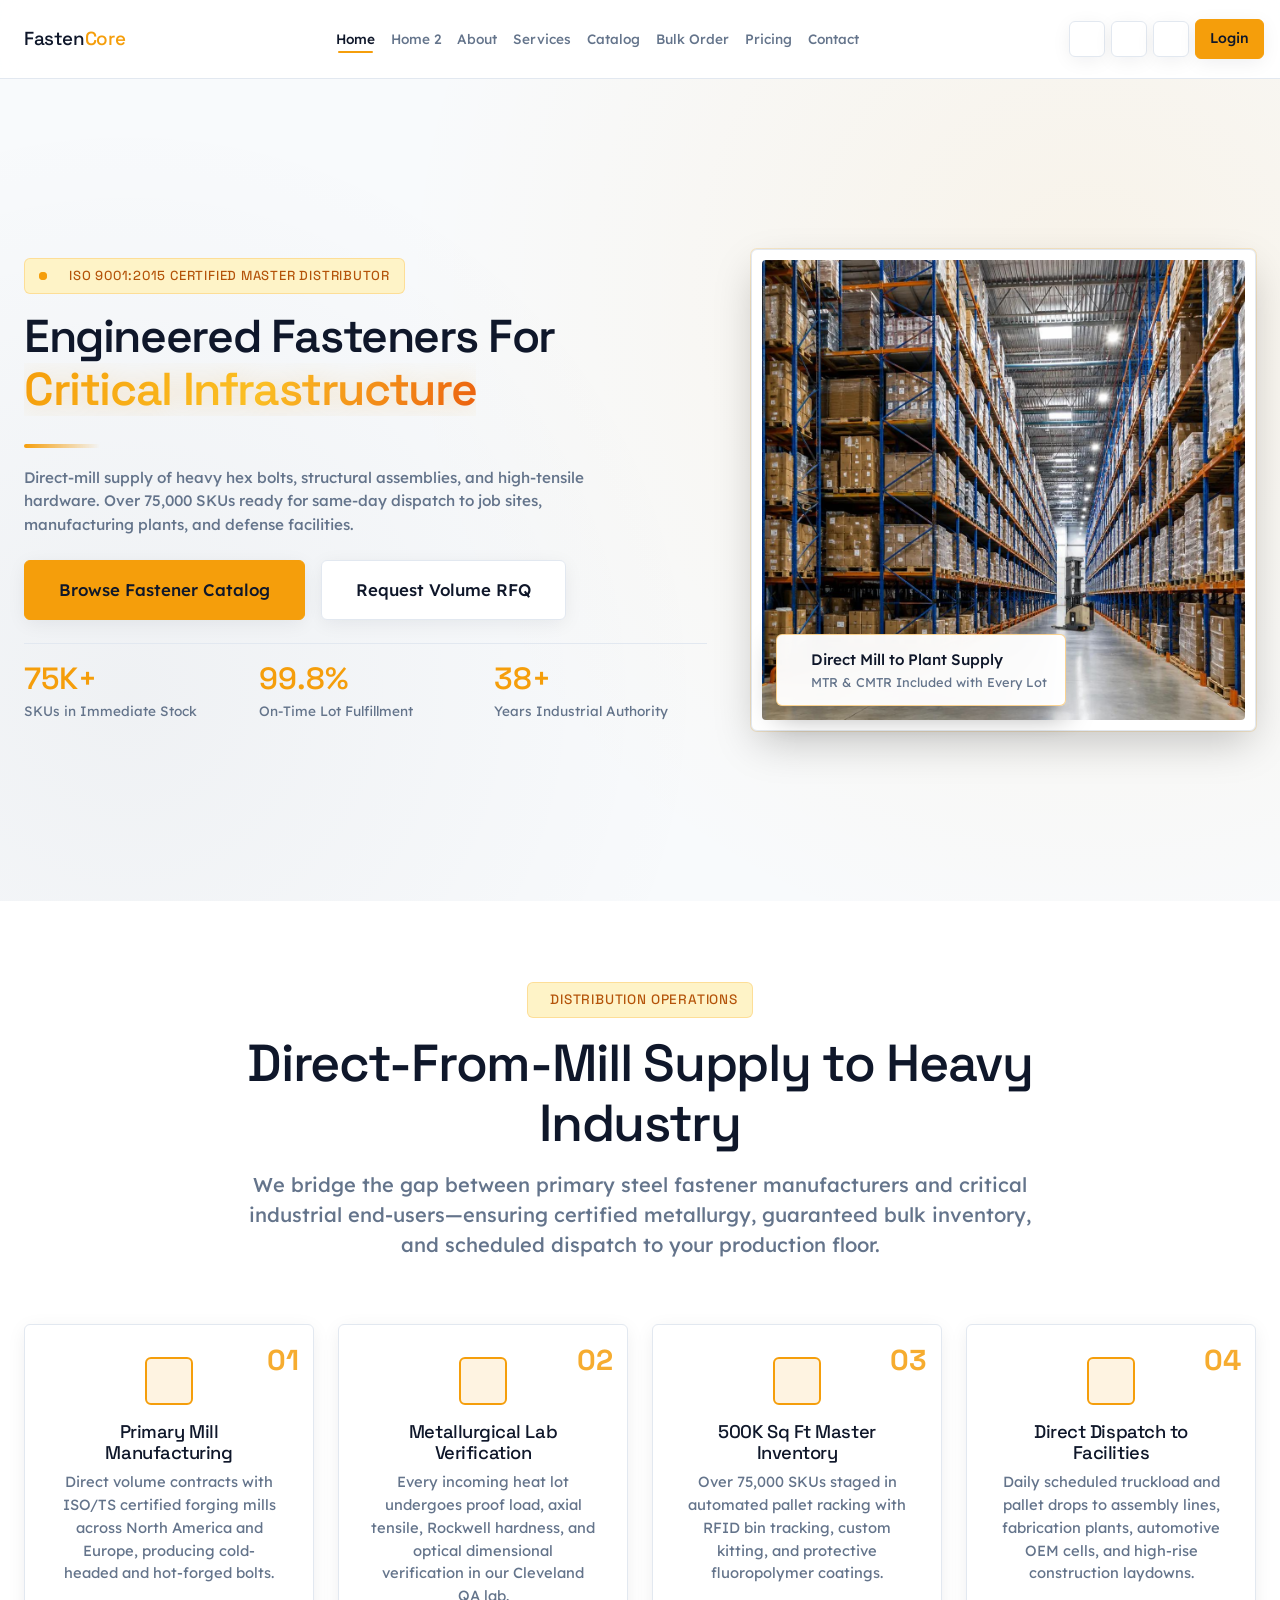
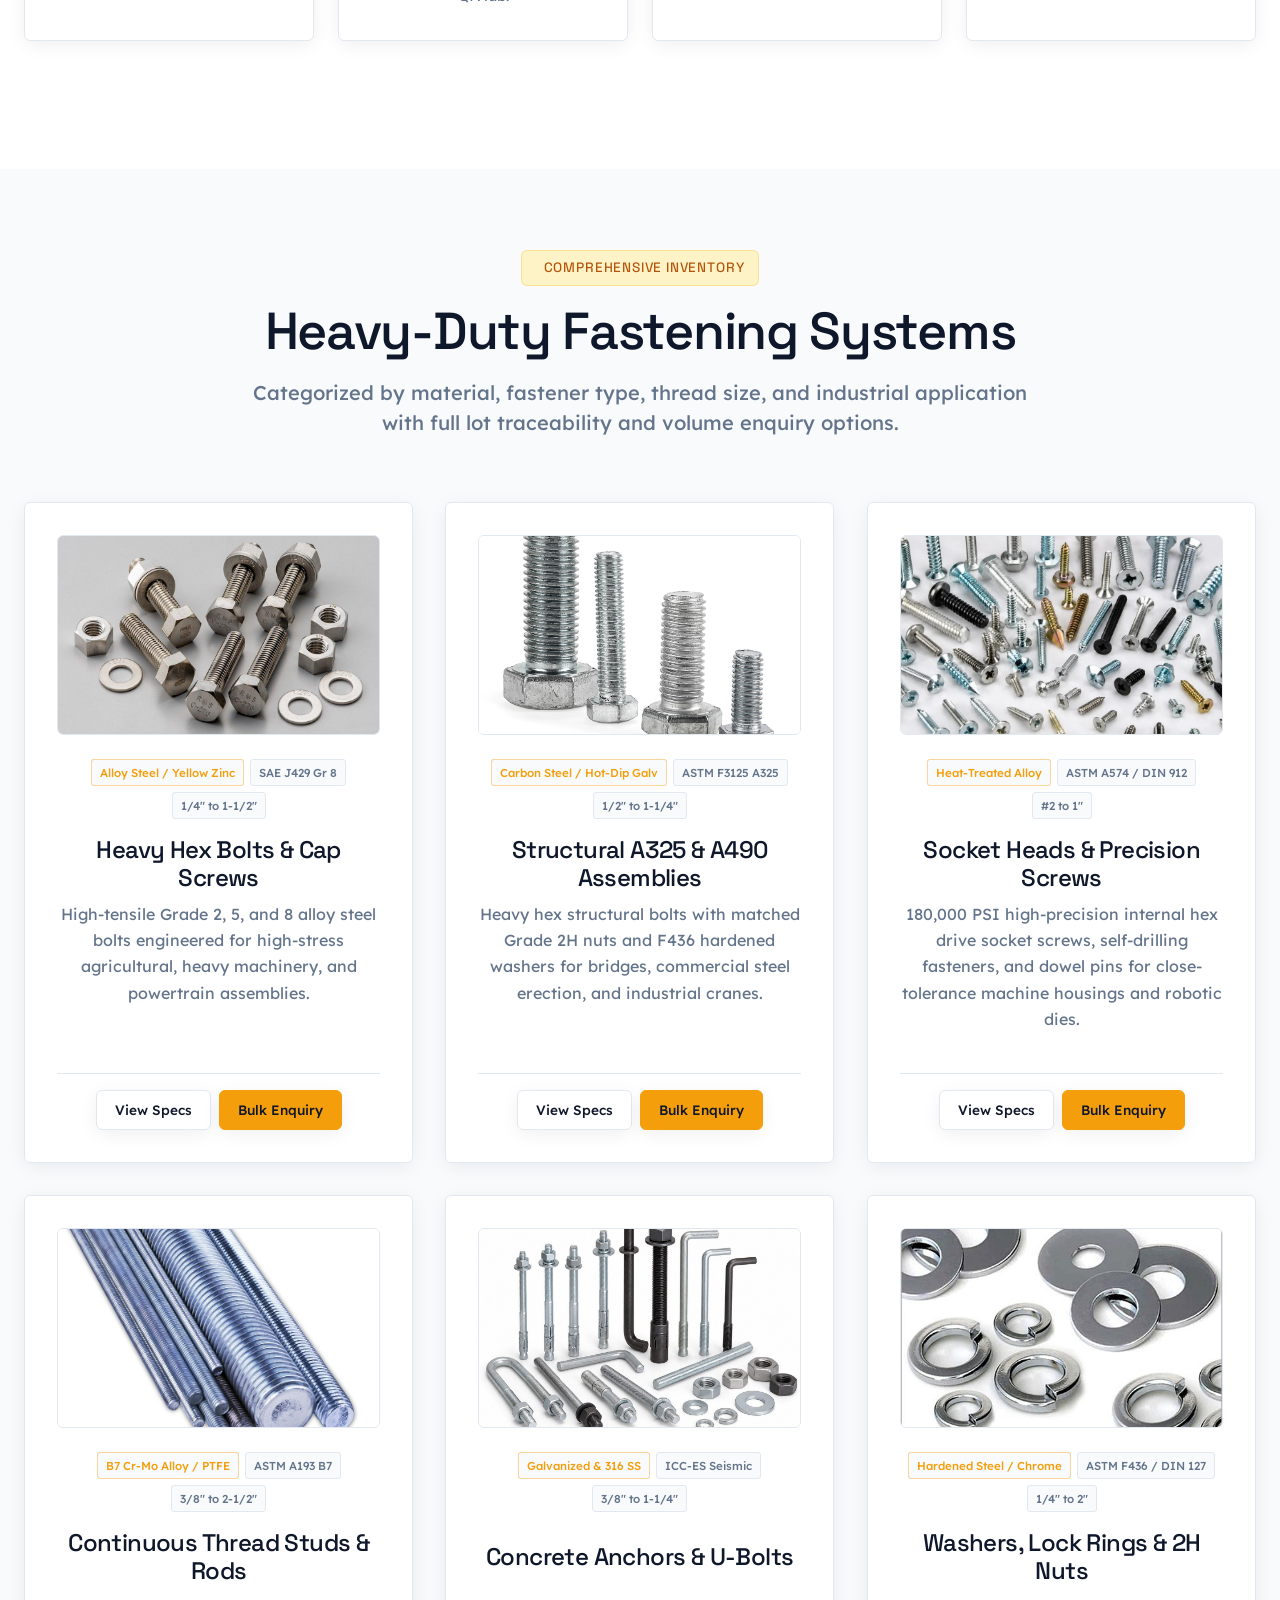
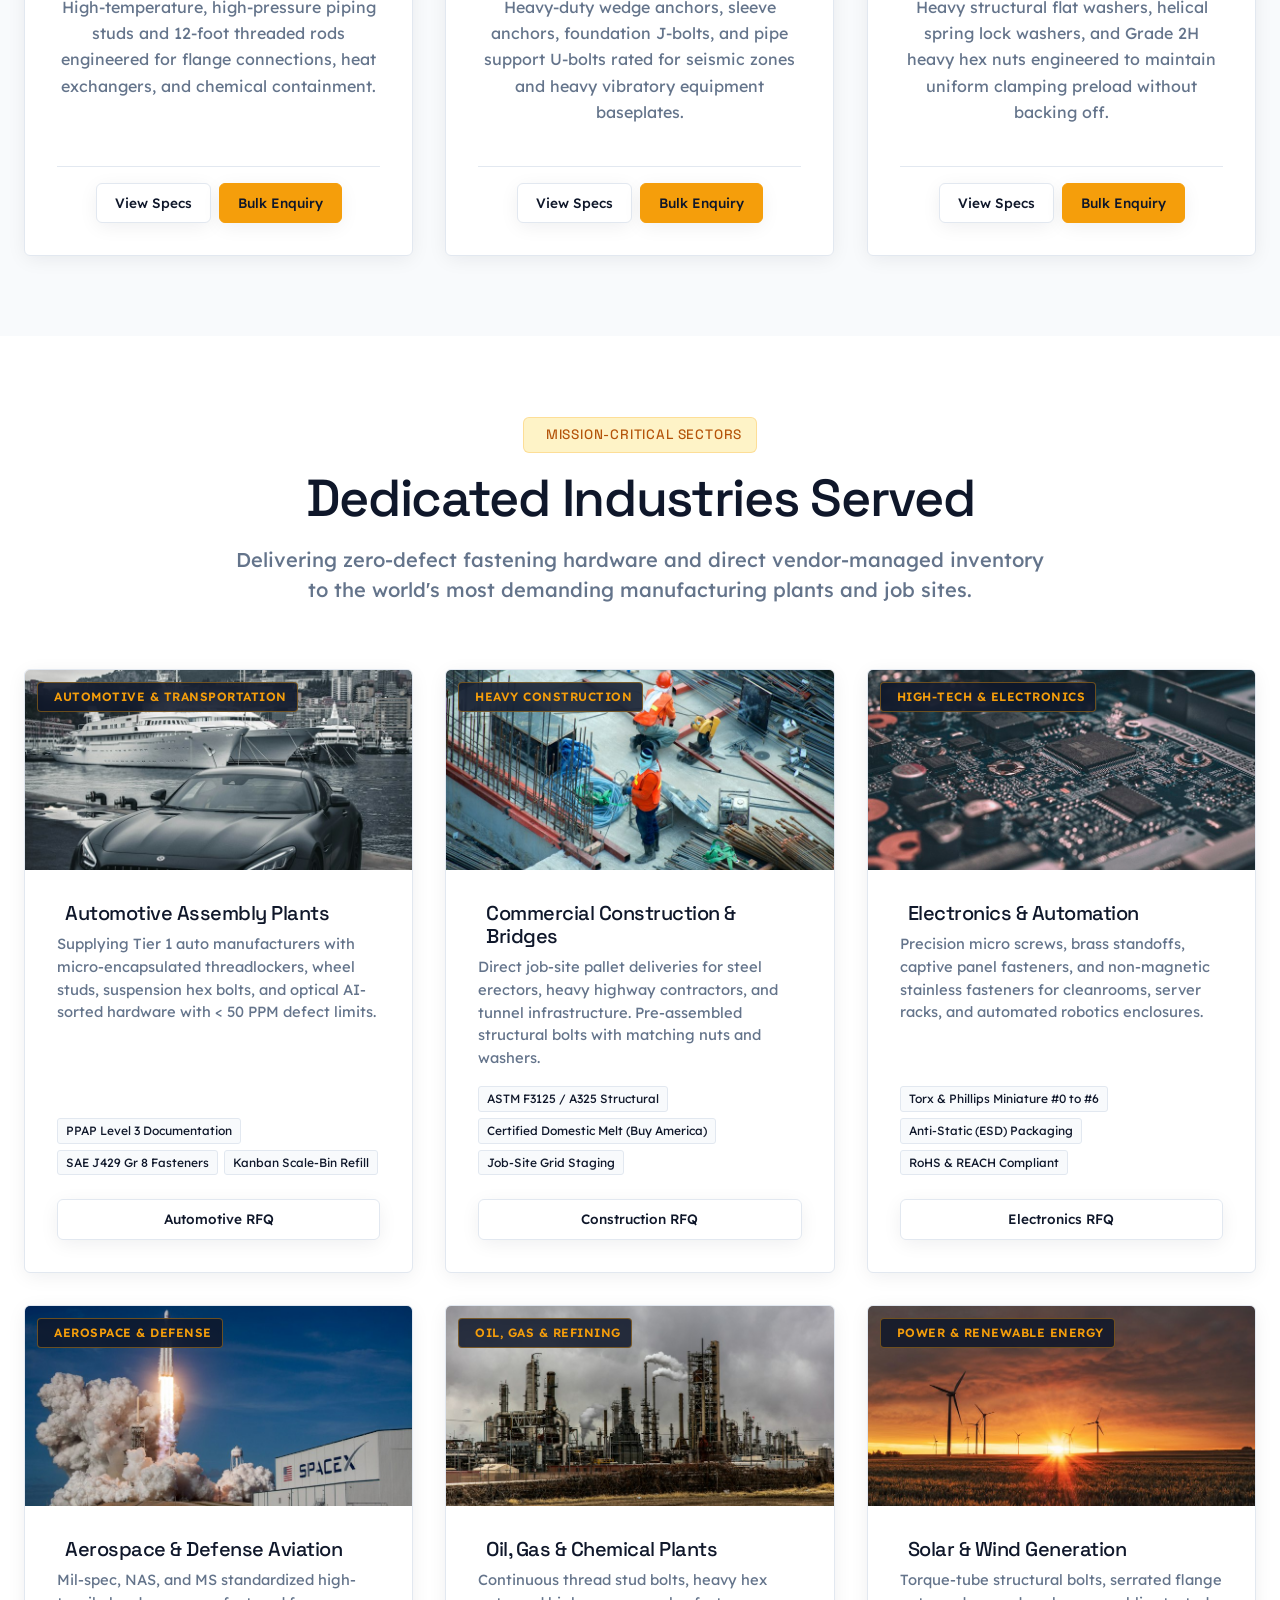
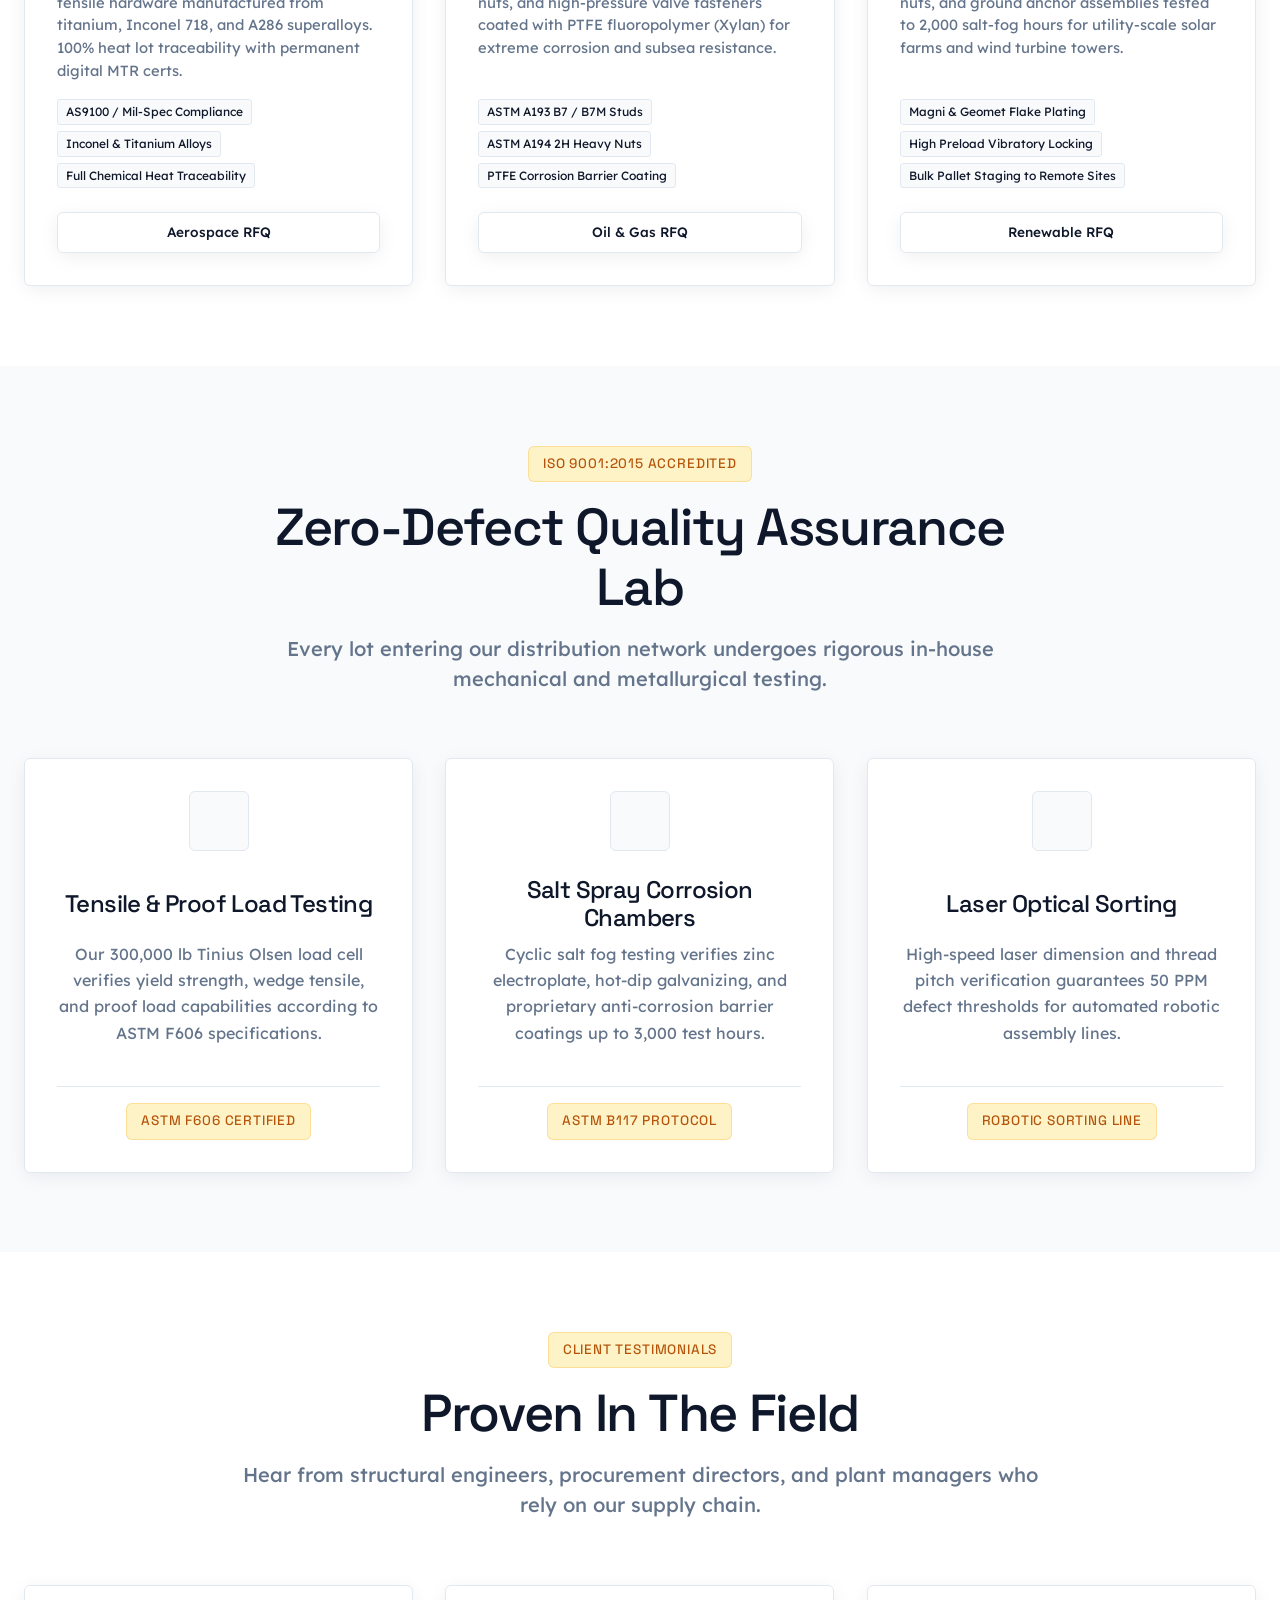
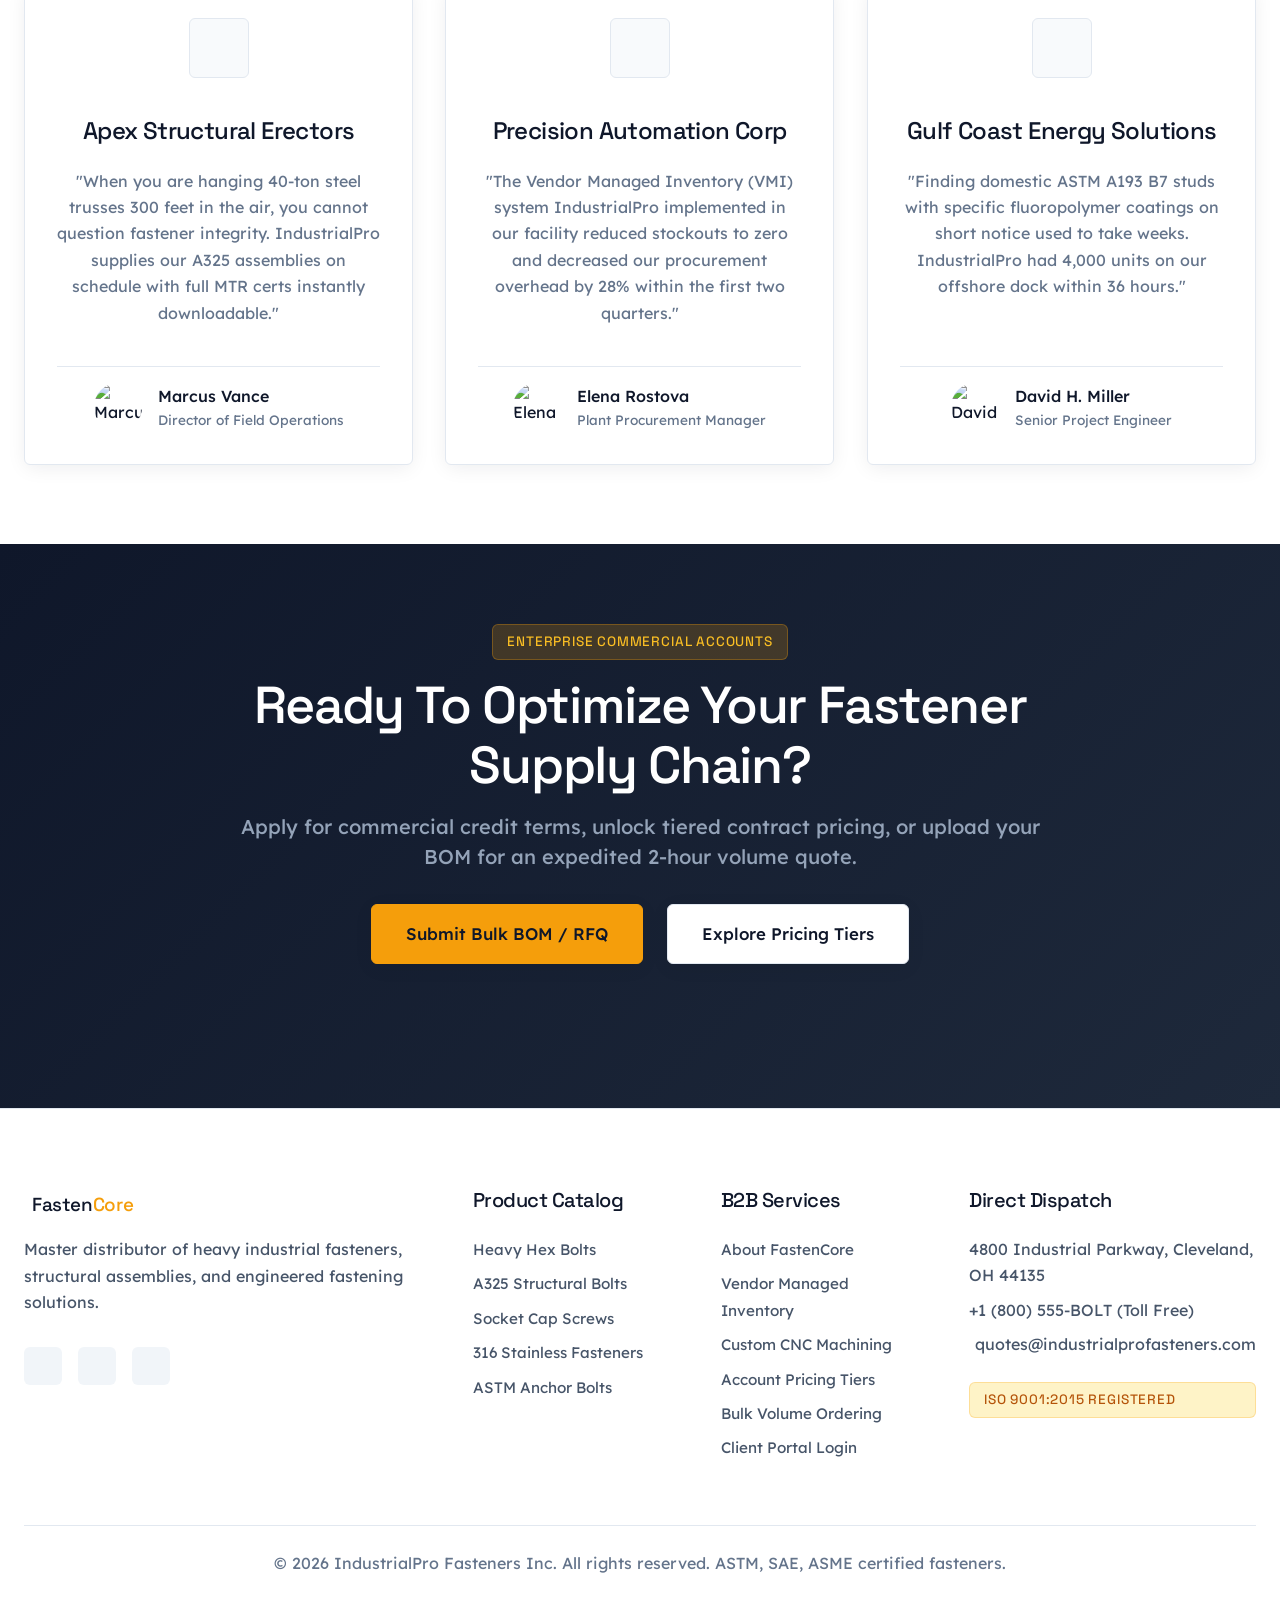
==== commit 46d42f81: "3rd comit" ====
--- a/index.html
+++ b/index.html
@@ -61,15 +61,15 @@
         <ul class="nav-links">
           <li><a href="index.html" class="nav-link active">Home</a></li>
           <li><a href="home2.html" class="nav-link">Home 2</a></li>
+          <li><a href="about.html" class="nav-link">About</a></li>
           <li><a href="services.html" class="nav-link">Services</a></li>
           <li><a href="catalog.html" class="nav-link">Catalog</a></li>
           <li><a href="bulk-ordering.html" class="nav-link">Bulk Order</a></li>
           <li><a href="pricing.html" class="nav-link">Pricing</a></li>
           <li><a href="contact.html" class="nav-link">Contact</a></li>
-          <li><a href="dashboard.html" class="nav-link">Dashboard</a></li>
         </ul>
 
-        <!-- Action Items (RTL + Theme + Login) -->
+        <!-- Action Items (RTL + Theme + Dashboard Icon + Login) -->
         <div class="nav-actions">
           <button type="button" class="btn-icon-toggle btn-rtl-toggle" aria-label="Toggle RTL Layout" title="Toggle RTL Layout">
             <i class="ri-arrow-left-right-line"></i>
@@ -77,6 +77,9 @@
           <button type="button" class="btn-icon-toggle btn-theme-toggle" aria-label="Toggle Dark/Light Mode" title="Toggle Theme">
             <i class="ri-moon-line"></i>
           </button>
+          <a href="dashboard.html" class="btn-icon-toggle btn-dashboard-icon" aria-label="Client Dashboard" title="Dashboard">
+            <i class="ri-apps-2-line"></i>
+          </a>
           <a href="login.html" class="btn-login-nav">Login</a>
           <button type="button" class="hamburger-btn" aria-label="Open Mobile Menu">
             <i class="ri-menu-line"></i>
@@ -101,17 +104,20 @@
     <ul class="drawer-links">
       <li><a href="index.html" class="active"><i class="ri-home-4-line"></i> Home</a></li>
       <li><a href="home2.html"><i class="ri-layout-masonry-line"></i> Home 2</a></li>
+      <li><a href="about.html"><i class="ri-information-line"></i> About</a></li>
       <li><a href="services.html"><i class="ri-tools-line"></i> Services</a></li>
       <li><a href="catalog.html"><i class="ri-archive-stack-line"></i> Catalog</a></li>
       <li><a href="bulk-ordering.html"><i class="ri-shopping-cart-2-line"></i> Bulk Order</a></li>
       <li><a href="pricing.html"><i class="ri-price-tag-3-line"></i> Pricing</a></li>
       <li><a href="contact.html"><i class="ri-mail-line"></i> Contact</a></li>
-      <li><a href="dashboard.html"><i class="ri-dashboard-3-line"></i> Dashboard</a></li>
     </ul>
     <div class="drawer-footer">
       <div class="drawer-toggles">
         <span style="font-size: var(--size-caption); color: var(--color-text-muted);">Preferences</span>
         <div style="display: flex; gap: var(--space-2);">
+          <a href="dashboard.html" class="btn-icon-toggle" aria-label="Dashboard" title="Dashboard">
+            <i class="ri-apps-2-line"></i>
+          </a>
           <button type="button" class="btn-icon-toggle btn-rtl-toggle" aria-label="Toggle RTL Layout">
             <i class="ri-arrow-left-right-line"></i>
           </button>
@@ -634,6 +640,7 @@
         <div class="footer-col">
           <h4>B2B Services</h4>
           <ul class="footer-links">
+            <li><a href="about.html">About FastenCore</a></li>
             <li><a href="services.html">Vendor Managed Inventory</a></li>
             <li><a href="services.html">Custom CNC Machining</a></li>
             <li><a href="pricing.html">Account Pricing Tiers</a></li>
--- a/assets/css/style.css
+++ b/assets/css/style.css
@@ -546,11 +546,18 @@
   cursor: pointer;
   box-shadow: var(--shadow-global);
   transition: all var(--transition-fast);
+  text-decoration: none;
 }
 
 .btn-icon-toggle:hover {
   border-color: var(--color-accent);
   color: var(--color-accent);
+}
+
+.btn-icon-toggle.active {
+  border-color: var(--color-accent);
+  color: var(--color-accent);
+  background-color: rgba(245, 158, 11, 0.12);
 }
 
 .btn-login-nav {
@@ -1275,13 +1282,38 @@
 }
 
 .auth-card .brand-logo {
-  margin-block-end: var(--space-4);
+  display: inline-flex;
+  align-items: center;
+  gap: 10px;
+  font-family: var(--font-heading);
+  font-size: 2rem;
+  font-weight: var(--weight-h3);
+  color: var(--color-text);
+  letter-spacing: -0.02em;
+  text-decoration: none;
+  cursor: pointer;
+  margin-block-end: var(--space-2);
+  transition: transform var(--transition-fast), opacity var(--transition-fast);
+}
+
+.auth-card .brand-logo:hover {
+  opacity: 0.9;
+  transform: translateY(-1px);
+}
+
+.auth-card .brand-logo i {
+  color: var(--color-accent);
+  font-size: 2.35rem;
+}
+
+.auth-card .brand-logo span.accent {
+  color: var(--color-accent);
 }
 
 .auth-card h2 {
-  font-size: 1.85rem;
-  font-weight: var(--weight-h3);
-  margin-block-end: var(--space-2);
+  font-size: 1.25rem;
+  font-weight: 500;
+  margin-block-end: var(--space-1);
 }
 
 .auth-card p {
@@ -1705,6 +1737,9 @@
   }
   .nav-actions .btn-rtl-toggle {
     display: none; /* Already inside hamburger drawer on mobile/tablet */
+  }
+  .nav-actions .btn-dashboard-icon {
+    display: none; /* Accessible inside mobile drawer */
   }
   .nav-actions .btn-login-nav {
     display: none; /* Already inside hamburger drawer on mobile/tablet */
@@ -3702,9 +3737,21 @@
 /* Supply Chain Grid (index.html) */
 .supply-chain-grid {
   display: grid;
-  grid-template-columns: repeat(auto-fit, minmax(240px, 1fr));
+  grid-template-columns: repeat(4, 1fr);
   gap: var(--space-4);
   position: relative;
+}
+
+@media (max-width: 1024px) {
+  .supply-chain-grid {
+    grid-template-columns: repeat(2, 1fr);
+  }
+}
+
+@media (max-width: 560px) {
+  .supply-chain-grid {
+    grid-template-columns: 1fr;
+  }
 }
 
 .supply-step-card {
@@ -4085,3 +4132,750 @@
     align-items: stretch;
   }
 }
+
+/* ==========================================================================
+   ABOUT PAGE – Master Showcase Design System
+   ========================================================================== */
+
+/* ==========================================================================
+   PAGE HERO COMPACT – Shared Separate Small Hero Section
+   Used on: About, Services, Catalog, Bulk Order, Pricing, Contact
+   ========================================================================== */
+.page-hero-compact {
+  padding-block: var(--space-6);
+  background-color: var(--color-surface);
+  border-block-end: 1px solid var(--color-border);
+  position: relative;
+  width: 100%;
+  min-height: 260px;
+  display: flex;
+  align-items: center;
+  justify-content: center;
+  box-sizing: border-box;
+}
+
+.page-hero-compact .container {
+  width: 100%;
+}
+
+.page-hero-compact .section-header {
+  margin-block-end: 0;
+  max-width: 820px;
+  margin-inline: auto;
+  text-align: center;
+}
+
+.page-hero-compact h1 {
+  font-size: clamp(1.8rem, 2.6vw, 2.45rem);
+  font-weight: var(--weight-h2);
+  line-height: 1.25;
+  margin-block-end: 10px;
+  color: var(--color-text);
+  letter-spacing: -0.02em;
+}
+
+.page-hero-compact .lead {
+  font-size: 1rem;
+  color: var(--color-text-muted);
+  line-height: 1.6;
+  margin-block-end: 0;
+  max-width: 720px;
+  margin-inline: auto;
+}
+
+.page-hero-compact .tag-badge {
+  display: inline-flex;
+  align-items: center;
+  gap: 6px;
+  font-size: 0.78rem;
+  font-weight: 600;
+  padding: 3px 12px;
+  margin-block-end: 6px;
+}
+
+@media (max-width: 768px) {
+  .page-hero-compact {
+    min-height: 220px;
+    padding-block: var(--space-5);
+  }
+  .page-hero-compact h1 {
+    font-size: 1.7rem;
+    margin-block-end: 8px;
+  }
+  .page-hero-compact .lead {
+    font-size: 0.92rem;
+    line-height: 1.5;
+  }
+}
+
+/* Metrics / KPI Strip */
+.about-stats-grid {
+  display: grid;
+  grid-template-columns: repeat(4, 1fr);
+  gap: var(--space-4);
+  margin-block-start: var(--space-6);
+}
+
+.about-stat-card {
+  background-color: var(--color-surface);
+  border: 1px solid var(--color-border);
+  border-radius: var(--radius-global);
+  padding: var(--space-4) var(--space-3);
+  text-align: center;
+  box-shadow: var(--shadow-global);
+  transition: transform var(--transition-fast), border-color var(--transition-fast);
+}
+
+.about-stat-card:hover {
+  transform: translateY(-3px);
+  border-color: var(--color-accent);
+}
+
+.about-stat-number {
+  font-family: var(--font-heading);
+  font-size: clamp(1.8rem, 2.6vw, 2.4rem);
+  font-weight: 580;
+  color: var(--color-accent);
+  line-height: 1.1;
+  margin-block-end: var(--space-1);
+}
+
+.about-stat-label {
+  font-size: var(--size-caption);
+  color: var(--color-text-muted);
+  font-weight: 460;
+  letter-spacing: 0.02em;
+}
+
+/* Elegant 2-Column Heritage Story */
+.heritage-story-grid {
+  display: grid;
+  grid-template-columns: 1.15fr 0.85fr;
+  gap: var(--space-7);
+  align-items: center;
+  margin-block-start: var(--space-2);
+}
+
+.heritage-text-col {
+  display: flex;
+  flex-direction: column;
+  gap: var(--space-3);
+  text-align: left;
+}
+
+.heritage-text-col .tag-badge {
+  margin-block-end: 0;
+  width: fit-content;
+}
+
+.heritage-text-col h2 {
+  font-size: clamp(1.75rem, 2.4vw, 2.2rem);
+  font-weight: var(--weight-h2);
+  line-height: 1.25;
+  color: var(--color-text);
+  margin-block-end: 2px;
+}
+
+.heritage-lead {
+  font-size: 1.02rem;
+  font-weight: 500;
+  color: var(--color-text);
+  line-height: 1.6;
+}
+
+.heritage-text-col p {
+  font-size: 0.92rem;
+  color: var(--color-text-muted);
+  line-height: 1.65;
+  margin: 0;
+}
+
+.heritage-quote-card {
+  margin-block-start: var(--space-2);
+  padding: var(--space-4) var(--space-5);
+  background: var(--color-surface);
+  border: 1px solid var(--color-border);
+  border-inline-start: 4px solid var(--color-accent);
+  border-radius: var(--radius-md);
+  position: relative;
+  box-shadow: var(--shadow-sm);
+}
+
+.heritage-quote-card .quote-mark {
+  font-size: 1.5rem;
+  color: var(--color-accent);
+  line-height: 1;
+  margin-block-end: 4px;
+  display: block;
+}
+
+.heritage-quote-card p {
+  font-style: italic;
+  font-size: 0.92rem;
+  color: var(--color-text);
+  line-height: 1.5;
+  margin-block-end: var(--space-2);
+}
+
+.heritage-quote-card .quote-author {
+  font-size: 0.82rem;
+  color: var(--color-text-muted);
+}
+
+.heritage-quote-card .quote-author strong {
+  color: var(--color-text);
+  font-weight: 600;
+}
+
+/* Right Column: Featured Visual with Floating Badges */
+.heritage-visual-wrap {
+  position: relative;
+  border-radius: var(--radius-lg);
+  margin-inline: auto;
+  max-width: 480px;
+  width: 100%;
+}
+
+.heritage-visual-img {
+  width: 100%;
+  height: 420px;
+  object-fit: cover;
+  border-radius: var(--radius-lg);
+  border: 1px solid var(--color-border);
+  box-shadow: 0 16px 36px -12px rgba(0, 0, 0, 0.25);
+  display: block;
+}
+
+.badge-float {
+  position: absolute;
+  background: rgba(15, 23, 42, 0.92);
+  color: #FFFFFF;
+  border: 1px solid rgba(255, 255, 255, 0.16);
+  backdrop-filter: blur(8px);
+  border-radius: var(--radius-md);
+  padding: 8px 14px;
+  box-shadow: 0 10px 25px -5px rgba(0, 0, 0, 0.35);
+  display: flex;
+  align-items: center;
+  gap: 10px;
+  z-index: 2;
+  transition: transform var(--transition-fast);
+}
+
+.badge-float:hover {
+  transform: translateY(-2px);
+}
+
+.badge-float i {
+  font-size: 1.3rem;
+  color: var(--color-accent);
+  flex-shrink: 0;
+}
+
+.badge-float .badge-float-text {
+  display: flex;
+  flex-direction: column;
+  line-height: 1.25;
+}
+
+.badge-float strong {
+  font-size: 0.9rem;
+  font-weight: 700;
+  color: #F8FAFC;
+}
+
+.badge-float span {
+  font-size: 0.74rem;
+  color: #94A3B8;
+}
+
+.badge-float-bottom {
+  bottom: 20px;
+  left: 20px;
+  right: 20px;
+  box-sizing: border-box;
+  justify-content: flex-start;
+  padding: 10px 16px;
+}
+
+@media (max-width: 992px) {
+  .heritage-story-grid {
+    grid-template-columns: 1fr;
+    gap: var(--space-6);
+  }
+  .heritage-visual-wrap {
+    max-width: 100%;
+  }
+  .heritage-visual-img {
+    height: 320px;
+  }
+  .badge-float-bottom {
+    bottom: 14px;
+    left: 14px;
+    right: 14px;
+    padding: 8px 12px;
+  }
+}
+
+/* Mission & Vision Dual Showcase */
+/* Modern Mission & Vision 2026 Tech Showcase */
+.mv-modern-grid {
+  display: grid;
+  grid-template-columns: repeat(2, 1fr);
+  gap: var(--space-6);
+  align-items: stretch;
+  margin-block-start: var(--space-4);
+}
+
+.mv-modern-card {
+  position: relative;
+  background: var(--color-surface);
+  border: 1px solid var(--color-border);
+  border-radius: var(--radius-lg);
+  padding: var(--space-6);
+  display: flex;
+  flex-direction: column;
+  overflow: hidden;
+  transition: transform var(--transition-fast), border-color var(--transition-fast), box-shadow var(--transition-fast);
+}
+
+.mv-modern-card::before {
+  content: "";
+  position: absolute;
+  top: 0;
+  left: 0;
+  right: 0;
+  height: 3px;
+  background: linear-gradient(90deg, var(--color-accent), transparent);
+  opacity: 0.9;
+  transition: opacity var(--transition-fast);
+}
+
+.mv-modern-card:hover {
+  transform: translateY(-4px);
+  border-color: rgba(245, 158, 11, 0.45);
+  box-shadow: 0 16px 36px -12px rgba(0, 0, 0, 0.3);
+}
+
+.mv-card-header {
+  display: flex;
+  align-items: center;
+  justify-content: space-between;
+  margin-block-end: var(--space-4);
+  flex-wrap: wrap;
+  gap: var(--space-2);
+}
+
+.mv-icon-badge {
+  width: 52px;
+  height: 52px;
+  border-radius: var(--radius-md);
+  background: rgba(245, 158, 11, 0.12);
+  border: 1px solid rgba(245, 158, 11, 0.3);
+  color: var(--color-accent);
+  display: flex;
+  align-items: center;
+  justify-content: center;
+  font-size: 1.65rem;
+}
+
+.mv-pill-tag {
+  display: inline-flex;
+  align-items: center;
+  gap: 7px;
+  font-size: 0.76rem;
+  font-weight: 600;
+  text-transform: uppercase;
+  letter-spacing: 0.06em;
+  padding: 4px 12px;
+  border-radius: var(--radius-full);
+  background: var(--color-bg);
+  border: 1px solid var(--color-border);
+  color: var(--color-text-muted);
+}
+
+.mv-pill-tag .pulse-dot {
+  width: 7px;
+  height: 7px;
+  border-radius: 50%;
+  background-color: var(--color-accent);
+  box-shadow: 0 0 8px var(--color-accent);
+}
+
+.mv-modern-card h3 {
+  font-size: clamp(1.4rem, 2vw, 1.7rem);
+  font-weight: 500;
+  line-height: 1.3;
+  margin-block-end: var(--space-2);
+  color: var(--color-text);
+}
+
+.mv-lead-quote {
+  font-size: 1.02rem;
+  font-weight: 400;
+  color: var(--color-text-muted);
+  line-height: 1.6;
+  margin-block-end: var(--space-4);
+  padding-block-end: var(--space-3);
+  border-block-end: 1px solid var(--color-border);
+}
+
+.mv-feature-pills {
+  display: grid;
+  grid-template-columns: repeat(2, 1fr);
+  grid-auto-rows: 1fr;
+  gap: var(--space-3);
+  margin-block-start: auto;
+}
+
+.mv-feature-item {
+  display: flex;
+  align-items: flex-start;
+  gap: 10px;
+  background: var(--color-bg);
+  border: 1px solid var(--color-border);
+  border-radius: var(--radius-md);
+  padding: 12px 14px;
+  box-sizing: border-box;
+  height: 100%;
+  min-height: 86px;
+  transition: border-color var(--transition-fast), background-color var(--transition-fast);
+}
+
+.mv-feature-item:hover {
+  border-color: var(--color-accent);
+  background-color: var(--color-surface);
+}
+
+.mv-feature-item i {
+  font-size: 1.25rem;
+  color: var(--color-accent);
+  flex-shrink: 0;
+  margin-top: 1px;
+}
+
+.mv-feature-text {
+  font-size: 0.82rem;
+  line-height: 1.45;
+  color: var(--color-text-muted);
+  display: flex;
+  flex-direction: column;
+}
+
+.mv-feature-text strong {
+  display: block;
+  font-size: 0.88rem;
+  color: var(--color-text);
+  font-weight: 500;
+  margin-bottom: 2px;
+}
+
+@media (max-width: 900px) {
+  .mv-modern-grid {
+    grid-template-columns: 1fr;
+  }
+}
+
+@media (max-width: 600px) {
+  .mv-feature-pills {
+    grid-template-columns: 1fr;
+    grid-auto-rows: auto;
+  }
+  .mv-feature-item {
+    min-height: auto;
+  }
+}
+
+/* Core Values Grid (4 Columns) */
+.values-grid {
+  display: grid;
+  grid-template-columns: repeat(4, 1fr);
+  gap: var(--space-4);
+  align-items: stretch;
+}
+
+.value-card {
+  background: var(--color-surface);
+  border: 1px solid var(--color-border);
+  border-radius: var(--radius-global);
+  padding: var(--space-5);
+  display: flex;
+  flex-direction: column;
+  align-items: flex-start;
+  text-align: left;
+  transition: all var(--transition-base);
+  box-shadow: var(--shadow-global);
+}
+
+.value-card:hover {
+  border-color: var(--color-accent);
+  transform: translateY(-4px);
+}
+
+.value-card .value-icon {
+  width: 50px;
+  height: 50px;
+  border-radius: var(--radius-global);
+  background: rgba(245, 158, 11, 0.12);
+  color: var(--color-accent);
+  display: flex;
+  align-items: center;
+  justify-content: center;
+  font-size: 1.6rem;
+  margin-block-end: var(--space-3);
+}
+
+.value-card h4 {
+  font-size: 1.25rem;
+  margin-block-end: var(--space-2);
+}
+
+.value-card p {
+  font-size: 0.9rem;
+  margin-block-end: 0;
+}
+
+/* Capability Tabs */
+.about-tabs-container {
+  background: var(--color-surface);
+  border: 1px solid var(--color-border);
+  border-radius: var(--radius-global);
+  box-shadow: var(--shadow-global);
+  overflow: hidden;
+  margin-block-start: var(--space-4);
+}
+
+.about-tabs-nav {
+  display: grid;
+  grid-template-columns: repeat(4, 1fr);
+  border-block-end: 1px solid var(--color-border);
+  background: var(--color-bg);
+}
+
+.about-tab-btn {
+  padding: var(--space-3) var(--space-4);
+  border: none;
+  background: transparent;
+  color: var(--color-text-muted);
+  font-family: var(--font-heading);
+  font-size: 0.92rem;
+  font-weight: 520;
+  display: flex;
+  align-items: center;
+  justify-content: center;
+  gap: 8px;
+  cursor: pointer;
+  transition: all var(--transition-fast);
+  border-inline-end: 1px solid var(--color-border);
+}
+
+.about-tab-btn:last-child {
+  border-inline-end: none;
+}
+
+.about-tab-btn:hover {
+  color: var(--color-text);
+  background: rgba(245, 158, 11, 0.08);
+}
+
+.about-tab-btn.active {
+  background: var(--color-surface);
+  color: var(--color-accent);
+  border-bottom: 2px solid var(--color-accent);
+}
+
+.about-tab-panel {
+  display: none;
+  padding: var(--space-6);
+}
+
+.about-tab-panel.active {
+  display: grid;
+  grid-template-columns: 1fr 1fr;
+  gap: var(--space-6);
+  align-items: center;
+  animation: fadeInTab 0.35s ease forwards;
+}
+
+@keyframes fadeInTab {
+  from { opacity: 0; transform: translateY(6px); }
+  to { opacity: 1; transform: translateY(0); }
+}
+
+.about-tab-panel-text {
+  display: flex;
+  flex-direction: column;
+  align-items: flex-start;
+  text-align: left;
+}
+
+.about-tab-panel-text h3 {
+  font-size: 1.55rem;
+  margin-block-end: var(--space-2);
+}
+
+.about-tab-panel-img {
+  border-radius: var(--radius-global);
+  overflow: hidden;
+  border: 1px solid var(--color-border);
+  max-height: 320px;
+}
+
+.about-tab-panel-img img {
+  width: 100%;
+  height: 320px;
+  object-fit: cover;
+}
+
+/* Historical Milestones Horizontal / Vertical Track */
+.timeline-stream {
+  position: relative;
+  display: grid;
+  grid-template-columns: repeat(6, 1fr);
+  gap: var(--space-3);
+  margin-block-start: var(--space-6);
+}
+
+.timeline-step {
+  background: var(--color-surface);
+  border: 1px solid var(--color-border);
+  border-radius: var(--radius-global);
+  padding: var(--space-4) var(--space-3);
+  display: flex;
+  flex-direction: column;
+  align-items: center;
+  text-align: center;
+  position: relative;
+  transition: all var(--transition-fast);
+  box-shadow: var(--shadow-global);
+}
+
+.timeline-step:hover {
+  border-color: var(--color-accent);
+  transform: translateY(-4px);
+}
+
+.timeline-step .t-year {
+  font-family: var(--font-heading);
+  font-size: 1.15rem;
+  font-weight: 580;
+  color: var(--color-accent);
+  background: rgba(245, 158, 11, 0.12);
+  padding: 3px 10px;
+  border-radius: var(--radius-global);
+  margin-block-end: var(--space-2);
+}
+
+.timeline-step h4 {
+  font-size: 1rem;
+  margin-block-end: var(--space-2);
+}
+
+.timeline-step p {
+  font-size: 0.8rem;
+  line-height: 1.5;
+  margin-block-end: 0;
+}
+
+/* Certifications Showcase */
+.cert-grid {
+  display: grid;
+  grid-template-columns: repeat(6, 1fr);
+  gap: var(--space-3);
+  margin-block-start: var(--space-4);
+}
+
+.cert-card {
+  background: var(--color-surface);
+  border: 1px solid var(--color-border);
+  border-radius: var(--radius-global);
+  padding: var(--space-4) var(--space-2);
+  display: flex;
+  flex-direction: column;
+  align-items: center;
+  text-align: center;
+  box-shadow: var(--shadow-global);
+  transition: border-color var(--transition-fast);
+}
+
+.cert-card:hover {
+  border-color: var(--color-accent);
+}
+
+.cert-card i {
+  font-size: 2.2rem;
+  color: var(--color-accent);
+  margin-block-end: var(--space-2);
+}
+
+.cert-card h5 {
+  font-size: 0.9rem;
+  font-weight: 520;
+  margin-block-end: 2px;
+}
+
+.cert-card span {
+  font-size: 0.72rem;
+  color: var(--color-text-muted);
+}
+
+/* Responsive adjustments for About Page */
+@media (max-width: 1024px) {
+  .about-stats-grid {
+    grid-template-columns: repeat(2, 1fr);
+  }
+  .story-chapter,
+  .story-chapter.reverse {
+    grid-template-columns: 1fr;
+    gap: var(--space-4);
+  }
+  .story-img-col img {
+    height: 280px;
+  }
+  .mission-vision-grid {
+    grid-template-columns: 1fr;
+  }
+  .values-grid {
+    grid-template-columns: repeat(2, 1fr);
+  }
+  .about-tabs-nav {
+    grid-template-columns: repeat(2, 1fr);
+  }
+  .about-tab-panel.active {
+    grid-template-columns: 1fr;
+  }
+  .timeline-stream {
+    grid-template-columns: repeat(3, 1fr);
+    gap: var(--space-3);
+  }
+  .cert-grid {
+    grid-template-columns: repeat(3, 1fr);
+  }
+}
+
+@media (max-width: 640px) {
+  .about-stats-grid {
+    grid-template-columns: 1fr 1fr;
+    gap: var(--space-2);
+  }
+  .about-stat-number {
+    font-size: 1.7rem;
+  }
+  .values-grid {
+    grid-template-columns: 1fr;
+  }
+  .about-tabs-nav {
+    grid-template-columns: 1fr;
+  }
+  .about-tabs-nav .about-tab-btn {
+    border-inline-end: none;
+    border-block-end: 1px solid var(--color-border);
+  }
+  .timeline-stream {
+    grid-template-columns: 1fr;
+  }
+  .cert-grid {
+    grid-template-columns: repeat(2, 1fr);
+  }
+}
+
